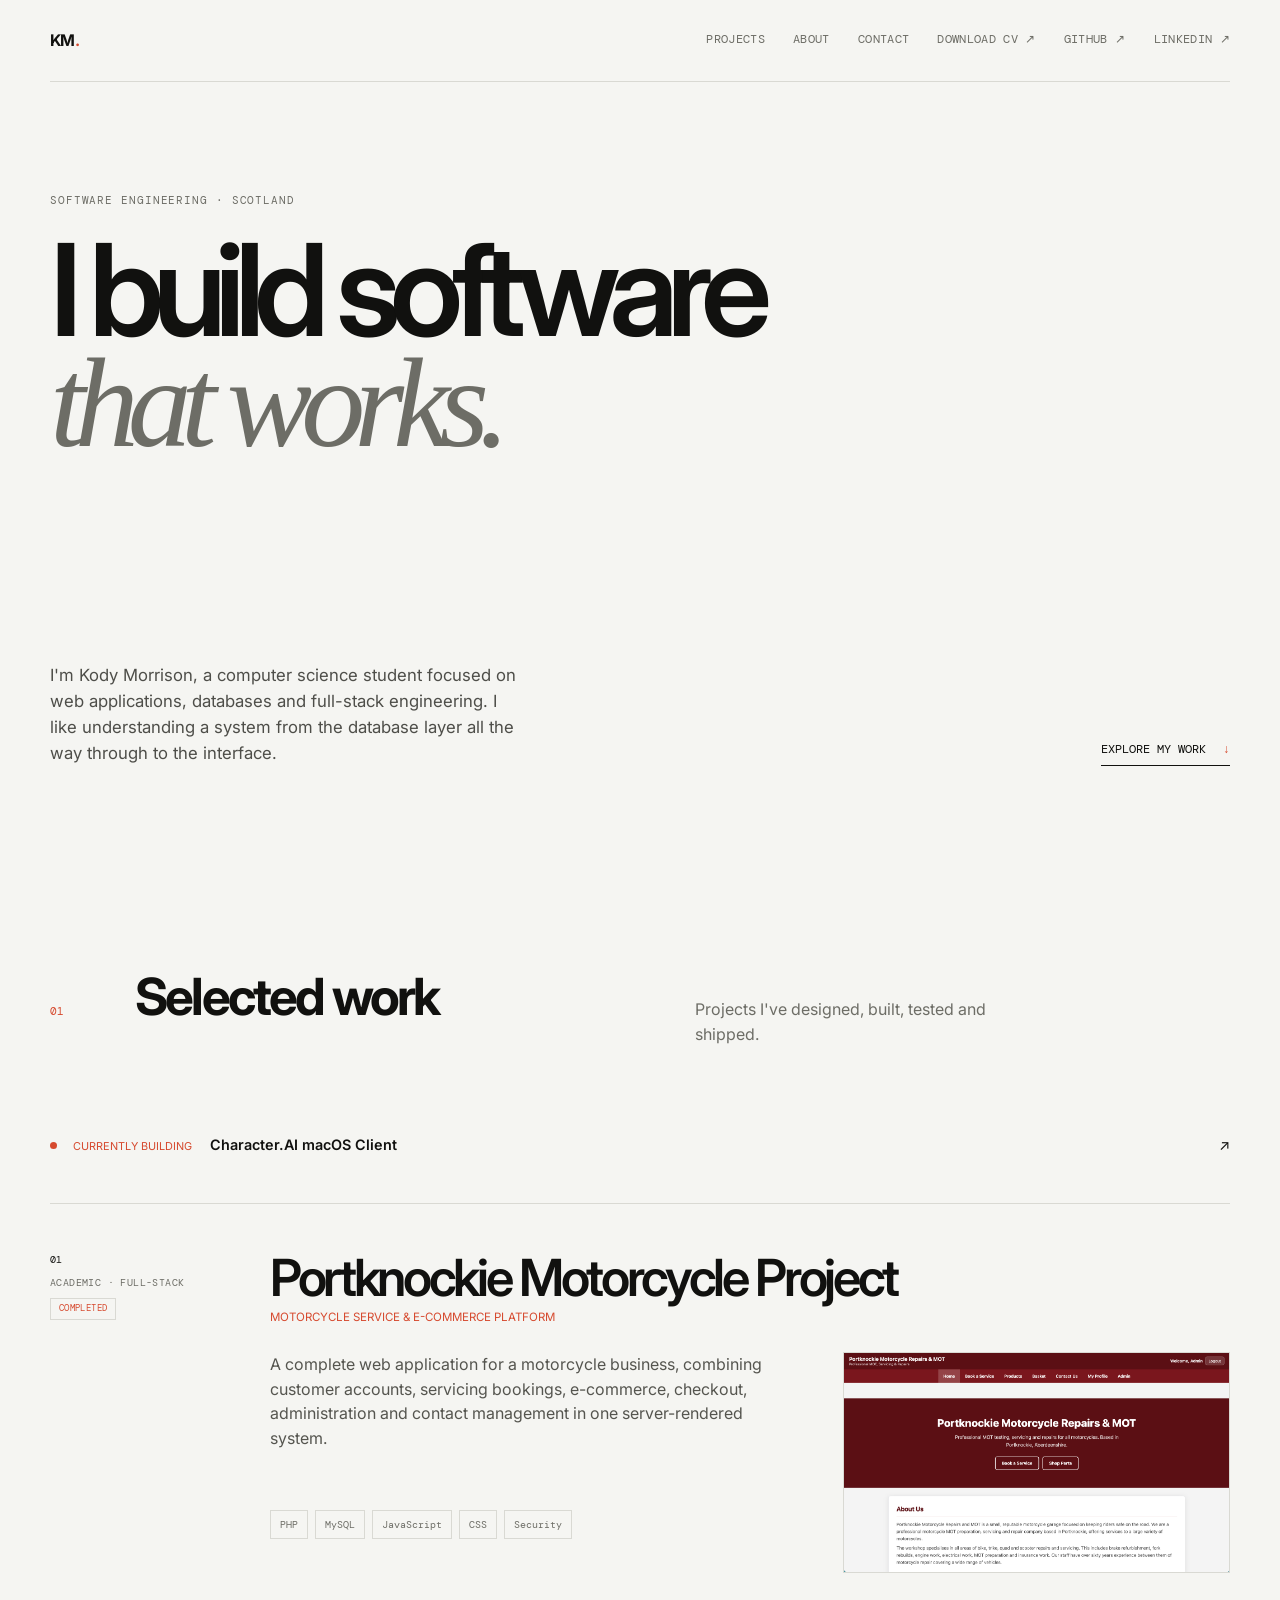
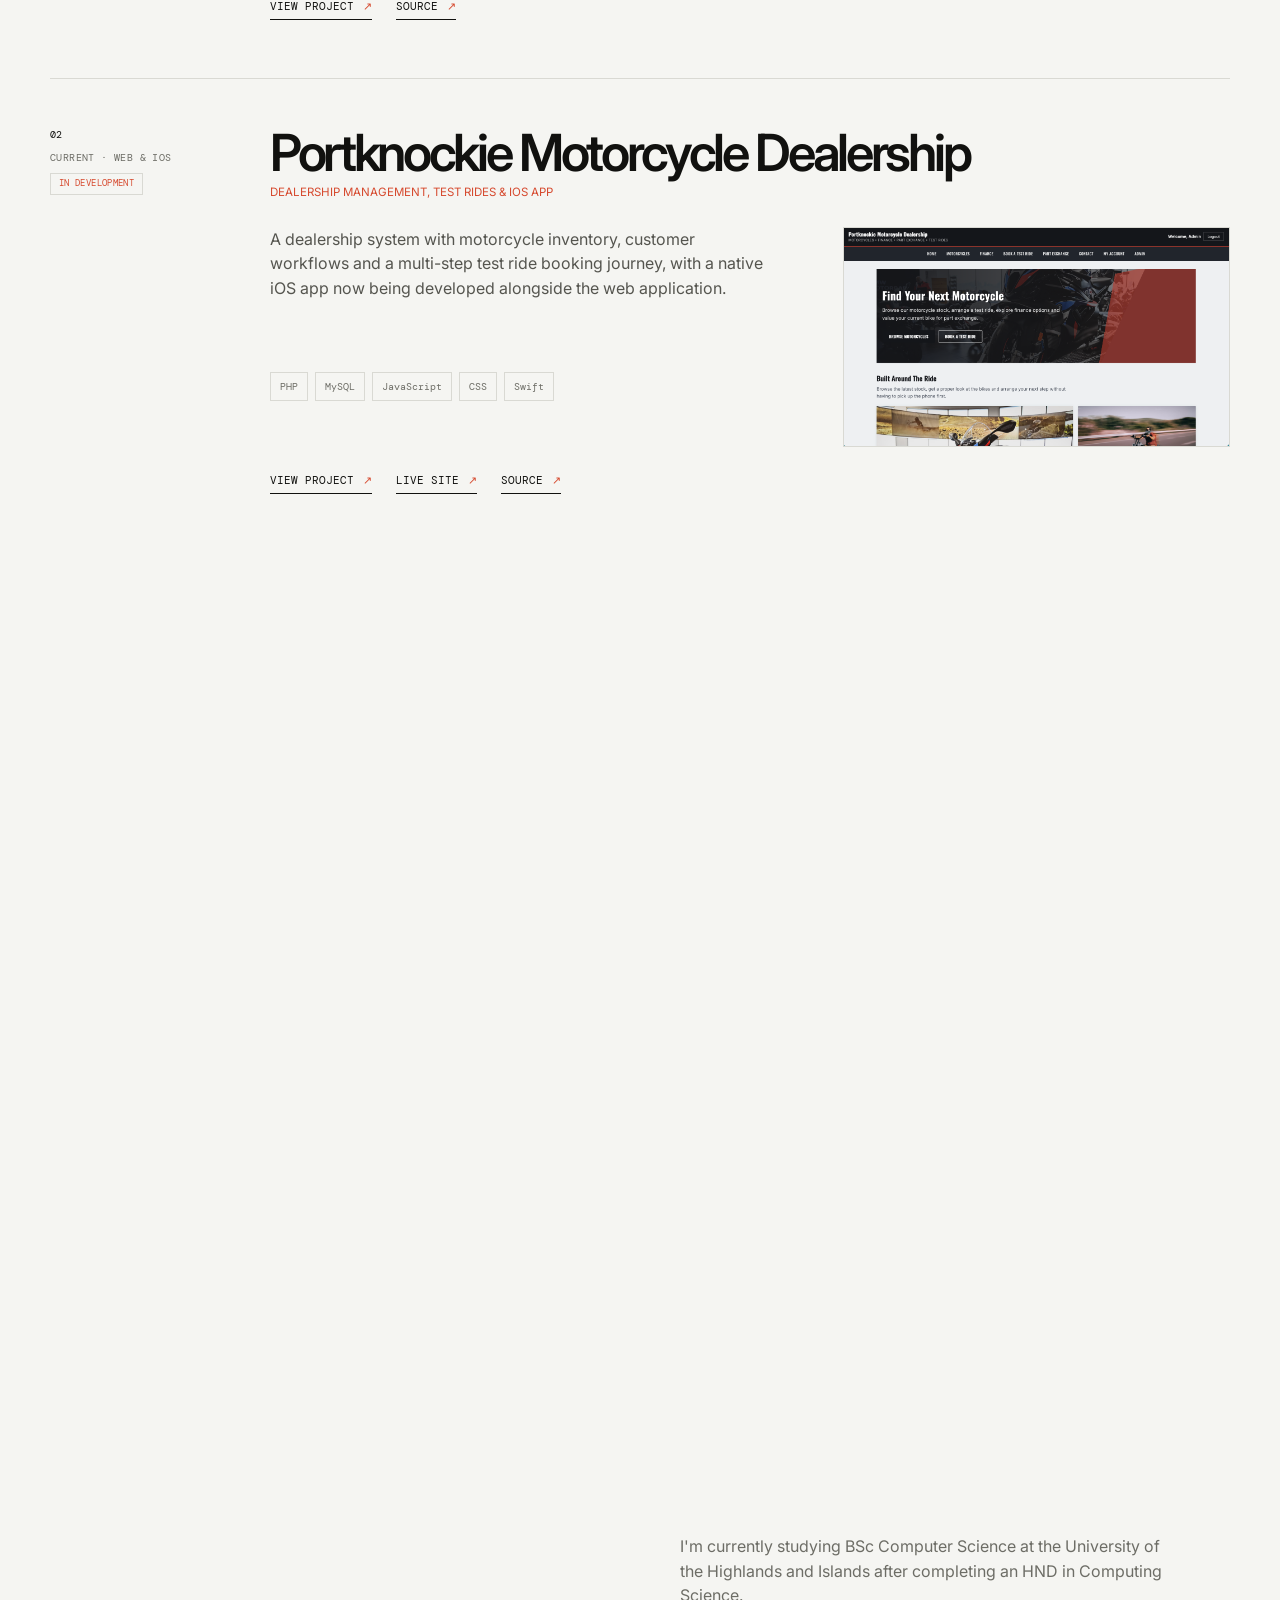
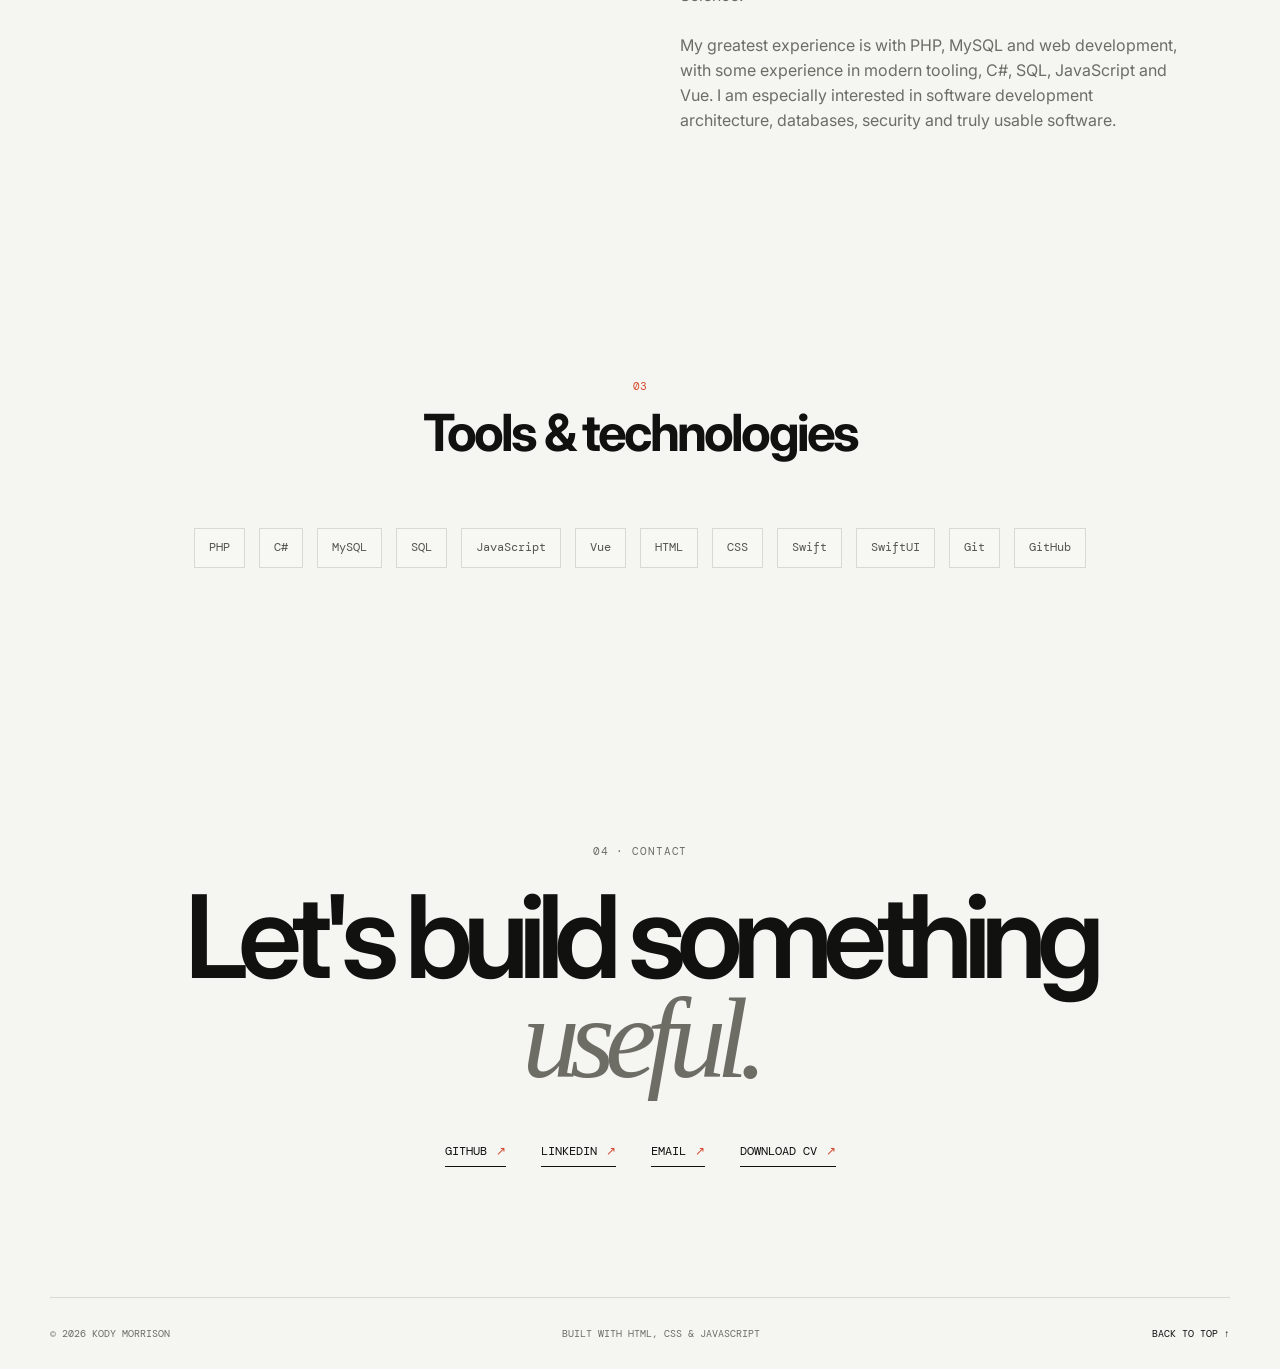
==== index.html @ 8e92238e "Set Character.AI client as current project" ====
<!doctype html>
<html lang="en">
<head>
  <meta charset="UTF-8">
  <meta name="viewport" content="width=device-width, initial-scale=1.0">
  <meta name="description" content="Kody Morrison, software engineering student building practical web applications, databases and full-stack systems.">
  <meta name="theme-color" content="#f5f5f2">
  <meta name="robots" content="index, follow">
  <meta property="og:title" content="Kody Morrison | Software Engineering">
  <meta property="og:description" content="Software engineering student building practical web applications, databases and full-stack systems.">
  <meta property="og:type" content="website">
  <meta name="twitter:card" content="summary">
  <title>Kody Morrison | Software Engineering</title>
  <link rel="icon" href="favicon.svg" type="image/svg+xml">
  <link rel="preconnect" href="https://fonts.googleapis.com">
  <link rel="preconnect" href="https://fonts.gstatic.com" crossorigin>
  <link href="https://fonts.googleapis.com/css2?family=DM+Mono:wght@400;500;600&family=Inter:wght@400;500;600;700&display=swap" rel="stylesheet">
  <link rel="stylesheet" href="styles.css">
  <script src="script.js" defer></script>
</head>
<body>
  <header class="site-header">
    <a class="wordmark" href="#top" aria-label="Kody Morrison home">KM<span>.</span></a>
    <nav aria-label="Primary navigation">
      <a href="#projects">Projects</a>
      <a href="#about">About</a>
      <a href="#contact">Contact</a>
      <a href="CV.pdf" download>Download CV ↗</a>
      <a href="https://github.com/KodyMorrison3" target="_blank" rel="noopener noreferrer">GitHub ↗</a>
      <a href="https://www.linkedin.com/in/kody-morrison-03897b329/" target="_blank" rel="noopener noreferrer">LinkedIn ↗</a>
    </nav>
  </header>

  <main id="top">
    <section class="hero" aria-labelledby="intro-title">
      <div>
        <p class="eyebrow reveal reveal-delay-1">Software Engineering · Scotland</p>
        <h1 id="intro-title" class="hero-title">
          <span class="line-reveal"><span>I build software</span></span>
          <span class="line-reveal"><em>that works.</em></span>
        </h1>
      </div>
      <div class="hero-bottom reveal reveal-delay-3">
        <p class="intro">I'm Kody Morrison, a computer science student focused on web applications, databases and full-stack engineering. I like understanding a system from the database layer all the way through to the interface.</p>
        <a class="text-link magnetic" href="#projects">Explore my work <span aria-hidden="true">↓</span></a>
      </div>
    </section>

    <section id="projects" class="projects" aria-labelledby="projects-title">
      <div class="section-heading reveal">
        <span class="section-number">01</span>
        <h2 id="projects-title">Selected work</h2>
        <p>Projects I've designed, built, tested and shipped.</p>
      </div>

      <a class="current-project reveal" href="projects/character-ai-macos-client.html" aria-label="View current project: Character.AI macOS Client">
        <span class="current-dot" aria-hidden="true"></span>
        <div><span class="current-label">Currently building</span><strong>Character.AI macOS Client</strong></div>
        <span class="current-arrow" aria-hidden="true">↗</span>
      </a>

      <div class="project-list">
        <article class="project project-featured reveal">
          <div class="project-meta"><span>01</span><span>Academic · Full-stack</span><span class="project-status">Completed</span></div>
          <div class="project-content">
            <div class="project-heading"><h3>Portknockie Motorcycle Project</h3><p class="project-type">Motorcycle service &amp; e-commerce platform</p></div>
            <div class="project-preview"><img src="screenshots/portknockiemotorcycleproject.png" alt="Screenshot of the Portknockie Motorcycle Project web application" loading="lazy"></div>
            <p class="project-description">A complete web application for a motorcycle business, combining customer accounts, servicing bookings, e-commerce, checkout, administration and contact management in one server-rendered system.</p>
            <div class="tags"><span>PHP</span><span>MySQL</span><span>JavaScript</span><span>CSS</span><span>Security</span></div>
            <div class="project-links"><a class="magnetic" href="projects/portknockie-motorcycle-project.html">View project <span aria-hidden="true">↗</span></a><a href="https://github.com/KodyMorrison3/PortknockieMotorcycleProject" target="_blank" rel="noopener noreferrer">Source <span aria-hidden="true">↗</span></a></div>
          </div>
        </article>

        <article class="project reveal">
          <div class="project-meta"><span>02</span><span>Current · Web &amp; iOS</span><span class="project-status">In development</span></div>
          <div class="project-content">
            <div class="project-heading"><h3>Portknockie Motorcycle Dealership</h3><p class="project-type">Dealership management, test rides &amp; iOS app</p></div>
            <div class="project-preview"><img src="screenshots/Screenshot%202026-09-04%20at%2019.36.52.png" alt="Screenshot of the Portknockie Motorcycle Dealership web application" loading="lazy"></div>
            <p class="project-description">A dealership system with motorcycle inventory, customer workflows and a multi-step test ride booking journey, with a native iOS app now being developed alongside the web application.</p>
            <div class="tags"><span>PHP</span><span>MySQL</span><span>JavaScript</span><span>CSS</span><span>Swift</span></div>
            <div class="project-links"><a class="magnetic" href="projects/portknockie-motorcycle-dealership.html">View project <span aria-hidden="true">↗</span></a><a href="https://portknockiemotorcycledealership.freedev.app" target="_blank" rel="noopener noreferrer">Live site <span aria-hidden="true">↗</span></a><a href="https://github.com/KodyMorrison3/PortknockieMotorcycleDealership" target="_blank" rel="noopener noreferrer">Source <span aria-hidden="true">↗</span></a></div>
          </div>
        </article>

        <article class="project reveal">
          <div class="project-meta"><span>03</span><span>Current · Native macOS</span><span class="project-status">In development</span></div>
          <div class="project-content">
            <div class="project-heading"><h3>Character.AI macOS Client</h3><p class="project-type">Native Swift / SwiftUI desktop client</p></div>
            <div class="project-preview"><div class="screenshot-placeholder"><span>Native macOS client</span><small>Currently in development</small></div></div>
            <p class="project-description">A native macOS client for Character.AI, built in Swift and SwiftUI with a separate networking and data layer. The project is focused on understanding and implementing the current backend protocol rather than wrapping the web client.</p>
            <div class="tags"><span>Swift</span><span>SwiftUI</span><span>macOS</span><span>Networking</span></div>
            <div class="project-links"><a class="magnetic" href="projects/character-ai-macos-client.html">View project <span aria-hidden="true">↗</span></a></div>
          </div>
        </article>
      </div>
    </section>

    <section id="about" class="about" aria-labelledby="about-title">
      <div class="section-heading reveal"><span class="section-number">02</span><h2 id="about-title">About</h2></div>
      <div class="about-grid"><p class="about-lead reveal">Computer science student with a practical approach to software engineering.</p><div class="about-copy reveal reveal-delay-1"><p>I'm currently studying BSc Computer Science at the University of the Highlands and Islands after completing an HND in Computing Science.</p><p>My greatest experience is with PHP, MySQL and web development, with some experience in modern tooling, C#, SQL, JavaScript and Vue. I am especially interested in software development architecture, databases, security and truly usable software.</p></div></div>
    </section>

    <section class="stack" aria-labelledby="stack-title">
      <div class="section-heading reveal"><span class="section-number">03</span><h2 id="stack-title">Tools &amp; technologies</h2></div>
      <div class="stack-list reveal"><span>PHP</span><span>C#</span><span>MySQL</span><span>SQL</span><span>JavaScript</span><span>Vue</span><span>HTML</span><span>CSS</span><span>Swift</span><span>SwiftUI</span><span>Git</span><span>GitHub</span></div>
    </section>

    <section id="contact" class="contact" aria-labelledby="contact-title">
      <p class="eyebrow reveal">04 · Contact</p>
      <h2 id="contact-title" class="reveal">Let's build something<br><em>useful.</em></h2>
      <div class="contact-links reveal"><a class="magnetic" href="https://github.com/KodyMorrison3" target="_blank" rel="noopener noreferrer">GitHub <span aria-hidden="true">↗</span></a><a class="magnetic" href="https://www.linkedin.com/in/kody-morrison-03897b329/" target="_blank" rel="noopener noreferrer">LinkedIn <span aria-hidden="true">↗</span></a><a class="magnetic" href="mailto:kodymorrison3@gmail.com">Email <span aria-hidden="true">↗</span></a><a class="magnetic" href="CV.pdf" download>Download CV <span aria-hidden="true">↗</span></a></div>
    </section>
  </main>

  <footer><span>© 2026 Kody Morrison</span><span>Built with HTML, CSS &amp; JavaScript</span><a href="#top">Back to top ↑</a></footer>
</body>
</html>
---- styles.css ----
:root {
  --bg: #f5f5f2;
  --surface: #fff;
  --text: #11110f;
  --muted: #6d6d66;
  --line: #d9d9d3;
  --accent: #d64a2f;
  --max: 1180px;
  --ease: cubic-bezier(.22, 1, .36, 1);
}

* { box-sizing: border-box; }
html { scroll-behavior: smooth; }
body { margin: 0; overflow-x: hidden; background: var(--bg); color: var(--text); font-family: Inter, system-ui, sans-serif; line-height: 1.55; }
a { color: inherit; text-decoration: none; }
a:focus-visible { outline: 2px solid var(--accent); outline-offset: 5px; }
img { max-width: 100%; }
.site-header { position: relative; z-index: 10; width: min(var(--max), calc(100% - 48px)); margin: 0 auto; padding: 28px 0; display: flex; justify-content: space-between; align-items: center; border-bottom: 1px solid var(--line); }
.wordmark { font-size: 1rem; font-weight: 700; letter-spacing: -.04em; transition: opacity .3s ease; }.wordmark:hover { opacity: .55; }.wordmark span,.text-link span,.project-type,.project-links span,.section-number,.contact-links span { color: var(--accent); }
nav { display: flex; gap: 28px; font-family: "DM Mono", monospace; font-size: .72rem; text-transform: uppercase; letter-spacing: .03em; } nav a { position: relative; color: var(--muted); transition: color .3s ease; } nav a::after { content: ""; position: absolute; right: 0; bottom: -7px; left: 0; height: 1px; background: var(--accent); transform: scaleX(0); transform-origin: right; transition: transform .4s var(--ease); } nav a:hover { color: var(--text); } nav a:hover::after { transform: scaleX(1); transform-origin: left; }
main { width: min(var(--max), calc(100% - 48px)); margin: 0 auto; }.hero { min-height: 86vh; padding: 110px 0 90px; display: flex; flex-direction: column; justify-content: space-between; }.eyebrow,.section-number,.project-meta,.tags,.stack-list,.text-link,.project-links,.contact-links { font-family: "DM Mono", monospace; }.eyebrow { margin: 0 0 26px; color: var(--muted); font-size: .7rem; text-transform: uppercase; letter-spacing: .08em; }.hero-title { max-width: 1000px; margin: 0 0 80px; font-size: clamp(4rem, 10vw, 9.5rem); line-height: .86; letter-spacing: -.085em; font-weight: 600; }.hero-title em,.contact h2 em { color: var(--muted); font-family: Georgia, serif; font-weight: 400; }.line-reveal { display: block; overflow: hidden; }.line-reveal > span,.line-reveal > em { display: inline-block; transform: translateY(60%); animation: title-in .65s .25s var(--ease) forwards; }.line-reveal:nth-child(2) > em { animation-delay: .35s; }.hero-bottom { display: grid; grid-template-columns: minmax(280px, 480px) auto; gap: 40px; align-items: end; }.intro { max-width: 470px; margin: 0; color: #4e4e49; font-size: 1.05rem; }.text-link { justify-self: end; border-bottom: 1px solid var(--text); padding-bottom: 6px; font-size: .75rem; text-transform: uppercase; transition: opacity .3s ease; }.text-link:hover { opacity: .55; }.text-link span { display: inline-block; margin-left: 10px; transition: transform .3s var(--ease); }.text-link:hover span { transform: translateY(2px); }
.projects,.about,.stack { padding: 115px 0; }.section-heading { display: grid; grid-template-columns: 60px 1fr 1fr; gap: 25px; align-items: baseline; margin-bottom: 70px; }.section-number { font-size: .68rem; }.section-heading h2 { margin: 0; font-size: clamp(2rem, 4vw, 3.4rem); line-height: 1; letter-spacing: -.055em; }.section-heading > p { max-width: 310px; margin: 0; color: var(--muted); }
.stack .section-heading { grid-template-columns: 1fr; gap: 12px; text-align: center; }
.stack .section-heading .section-number { display: inline-block; }
.project { position: relative; padding: 48px 0 58px; display: grid; grid-template-columns: 180px 1fr; gap: 40px; border-top: 1px solid var(--line); transition: padding-left .65s var(--ease); }.project::before { content: ""; position: absolute; top: -1px; left: 0; width: 0; height: 1px; background: var(--accent); transition: width .65s var(--ease); }.project:hover { padding-left: 14px; }.project:hover::before { width: 100%; }.project:last-child { border-bottom: 1px solid var(--line); }.project-meta { display: flex; flex-direction: column; gap: 8px; color: var(--muted); font-size: .62rem; text-transform: uppercase; letter-spacing: .04em; transition: transform .65s var(--ease); }.project:hover .project-meta { transform: translateX(3px); }.project-meta span:first-child { color: var(--text); }.project-content { display: grid; grid-template-columns: 1.3fr 1fr; gap: 25px 70px; }.project-heading { grid-column: 1 / -1; }.project h3 { margin: 0 0 7px; font-size: clamp(2rem, 4vw, 3.5rem); line-height: .98; letter-spacing: -.065em; font-weight: 600; transition: transform .65s var(--ease); }.project:hover h3 { transform: translateX(4px); }.project-type { margin: 0; font-size: .72rem; text-transform: uppercase; }.project-description { max-width: 500px; margin: 0; color: #55554f; }.tags { display: flex; flex-wrap: wrap; gap: 7px; align-content: start; }.tags span { padding: 6px 9px; border: 1px solid var(--line); color: var(--muted); font-size: .62rem; transition: color .45s ease, background-color .45s ease, border-color .45s ease, transform .55s var(--ease); cursor: default; }.tags span:hover { color: var(--bg); background-color: var(--text); border-color: var(--text); transform: translateY(-2px); }.project-links { align-self: end; }.project-links a { display: inline-flex; gap: 9px; border-bottom: 1px solid var(--text); padding-bottom: 4px; font-size: .68rem; text-transform: uppercase; transition: opacity .35s ease; }.project-links a:hover { opacity: .55; }.project-links span { display: inline-block; transition: transform .5s var(--ease); }.project-links a:hover span { transform: translate(3px, -3px); }
.about-grid { display: grid; grid-template-columns: 1fr 1fr; gap: 80px; }.about-lead { max-width: 520px; margin: 0; font-size: clamp(1.8rem, 3.2vw, 3rem); line-height: 1.08; letter-spacing: -.045em; }.about-copy { max-width: 500px; color: var(--muted); }.about-copy p + p { margin-top: 25px; }.stack-list { display: flex; flex-wrap: wrap; gap: 10px 14px; justify-content: center; padding-top: 0; border-top: none; }.stack-list span { position: relative; margin: 0; padding: 10px 14px; color: #55554f; font-size: .72rem; transition: color .3s ease, transform .3s ease; cursor: default; border: 1px solid var(--line); background: rgba(255,255,255,0.2); }.stack-list span::after { content: none; }.stack-list span:hover { color: var(--text); transform: translateY(-2px); }
.contact { padding: 160px 0 130px; text-align: center; }.contact h2 { margin: 0 auto 55px; font-size: clamp(3.8rem, 9vw, 8.5rem); line-height: .86; letter-spacing: -.085em; font-weight: 600; }.contact-links { display: flex; justify-content: center; gap: 35px; font-size: .72rem; text-transform: uppercase; }.contact-links a { display: inline-flex; gap: 9px; border-bottom: 1px solid var(--text); padding-bottom: 5px; transition: opacity .3s ease; }.contact-links a:hover { opacity: .55; }.contact-links span { display: inline-block; transition: transform .25s var(--ease); }.contact-links a:hover span { transform: translate(1px, -1px); }footer { width: min(var(--max), calc(100% - 48px)); margin: 0 auto; padding: 28px 0; display: flex; justify-content: space-between; border-top: 1px solid var(--line); color: var(--muted); font-family: "DM Mono", monospace; font-size: .62rem; text-transform: uppercase; }footer a { color: var(--text); transition: opacity .35s ease; }footer a:hover { opacity: .55; }
.reveal { opacity: 0; transform: translateY(12px); transition: opacity .45s var(--ease), transform .45s var(--ease); }.reveal.is-visible { opacity: 1; transform: translateY(0); }.reveal-delay-1 { animation: fade-up .45s .12s var(--ease) forwards; }.reveal-delay-3 { animation: fade-up .45s .28s var(--ease) forwards; }@keyframes title-in { to { transform: translateY(0); } }@keyframes fade-up { to { opacity: 1; transform: translateY(0); } }
.current-project { display:flex; align-items:center; gap:16px; margin-bottom:28px; padding:18px 0; font-size:.68rem; text-transform:uppercase; }.current-dot{width:7px;height:7px;border-radius:50%;background:var(--accent);flex:none}.current-project div{display:flex;align-items:baseline;gap:18px;flex:1}.current-label{color:var(--accent)}.current-project strong{font-family:Inter,sans-serif;font-size:.9rem;font-weight:600;text-transform:none}.current-arrow{font-size:.9rem}.project-preview{grid-column:2;grid-row:2/4;overflow:hidden;background:var(--surface)}.project-preview img{display:block;width:100%;height:100%;min-height:220px;max-height:360px;object-fit:cover;object-position:center;border:1px solid var(--line);transition:transform .45s var(--ease)}.project:hover .project-preview img{transform:scale(1.01)}.screenshot-placeholder{min-height:360px;border:1px dashed #bdbdb5;background:var(--surface);display:flex;flex-direction:column;align-items:center;justify-content:center;text-align:center;color:var(--muted);font-family:"DM Mono",monospace;font-size:.7rem;letter-spacing:.05em}.screenshot-placeholder.small{min-height:220px}.screenshot-placeholder small{margin-top:8px;font-size:.58rem;color:#999991}.project-links{display:flex;gap:24px}
.case-study{width:min(var(--max),calc(100% - 48px));margin:0 auto}.case-hero{padding:120px 0 90px}.case-hero h1{max-width:1000px;margin:0 0 45px;font-size:clamp(4rem,9vw,8.5rem);line-height:.88;letter-spacing:-.08em;font-weight:600}.case-hero h1 em{color:var(--muted);font-family:Georgia,serif;font-weight:400}.case-intro{max-width:650px;margin:0 0 35px;font-size:1.15rem;color:#4e4e49}.case-meta{display:flex;flex-wrap:wrap;gap:8px}.case-meta span{padding:7px 10px;border:1px solid var(--line);color:var(--muted);font-size:.62rem}.case-screenshot{padding:0 0 110px}.case-screenshot .case-image{display:block;width:100%;height:auto;max-height:680px;object-fit:cover;border:1px solid var(--line);background:var(--surface)}.case-section{padding:115px 0}.case-grid{display:grid;grid-template-columns:1fr 1fr;gap:80px}.case-lead{max-width:520px;margin:0;font-size:clamp(1.8rem,3.2vw,3rem);line-height:1.08;letter-spacing:-.045em}.case-grid>div{max-width:540px;color:var(--muted)}.case-grid p{margin-top:0}.case-grid p+p{margin-top:25px}.case-list{margin:0;padding:0;list-style:none;border-top:1px solid var(--line)}.case-list li{padding:15px 0;border-bottom:1px solid var(--line);font-family:"DM Mono",monospace;font-size:.72rem;text-transform:uppercase}.case-actions{display:flex;gap:30px;margin-top:65px}.case-actions a{border-bottom:1px solid var(--text);padding-bottom:5px;font-size:.68rem;text-transform:uppercase}.case-end{padding-bottom:150px}
.case-status,.project-status{display:inline-flex;align-items:center;width:max-content;border:1px solid var(--line);padding:5px 8px;color:var(--accent);font-family:"DM Mono",monospace;font-size:.58rem;line-height:1;text-transform:uppercase;letter-spacing:.04em}.case-status{margin-top:25px}.case-status-active{background:var(--text);border-color:var(--text)}
@media (prefers-reduced-motion:reduce){html{scroll-behavior:auto}*,*::before,*::after{animation-duration:.01ms!important;animation-iteration-count:1!important;transition-duration:.01ms!important}.reveal{opacity:1;transform:none}}
@media (hover:none){.project:hover{padding-left:0}.project:hover::before{width:0}.project:hover h3,.project:hover .project-meta{transform:none}.project:hover .project-preview img{transform:none}.tags span:hover,.stack-list span:hover{transform:none}.tags span:hover{color:var(--muted);background:transparent;border-color:var(--line)} }
@media (max-width:760px){.site-header,main,footer,.case-study{width:min(100% - 32px,var(--max))}.site-header{align-items:flex-start}.site-header nav{gap:10px;flex-wrap:wrap;justify-content:flex-end;max-width:78%;font-size:.62rem}.hero{min-height:84vh;padding:75px 0 60px}.hero-title{margin-bottom:55px;font-size:clamp(3.5rem,17vw,6.3rem)}.hero-bottom,.about-grid,.case-grid{grid-template-columns:1fr;gap:30px}.text-link{justify-self:start}.projects,.about,.stack,.case-section{padding:75px 0}.section-heading{grid-template-columns:42px 1fr;gap:12px;margin-bottom:45px}.section-heading>p{grid-column:2}.current-project{align-items:flex-start}.current-project div{display:block}.current-project strong{display:block;margin-top:4px}.project{grid-template-columns:1fr;gap:20px;padding:35px 0 45px}.project-content{grid-template-columns:1fr;gap:22px}.project-heading{grid-column:auto}.project h3{font-size:2.45rem}.project-preview{grid-column:auto;grid-row:auto}.project-preview img{width:100%;height:auto;min-height:0;max-height:none;object-fit:contain}.project-status{margin-top:2px}.project-links{align-self:start}.contact{padding:100px 0 80px}.contact h2{font-size:clamp(3.5rem,15vw,6rem)}.contact-links{flex-wrap:wrap;gap:22px}.contact-links a,.case-actions a{min-height:36px;align-items:center}.footer{flex-wrap:wrap}.case-hero{padding:75px 0 60px}.case-hero h1{font-size:clamp(3.5rem,15vw,6rem);margin-bottom:35px}.case-screenshot{padding-bottom:75px}.case-screenshot .case-image{max-height:none}.case-actions{flex-wrap:wrap;margin-top:45px}.case-end{padding-bottom:95px}footer{flex-wrap:wrap;gap:14px}}
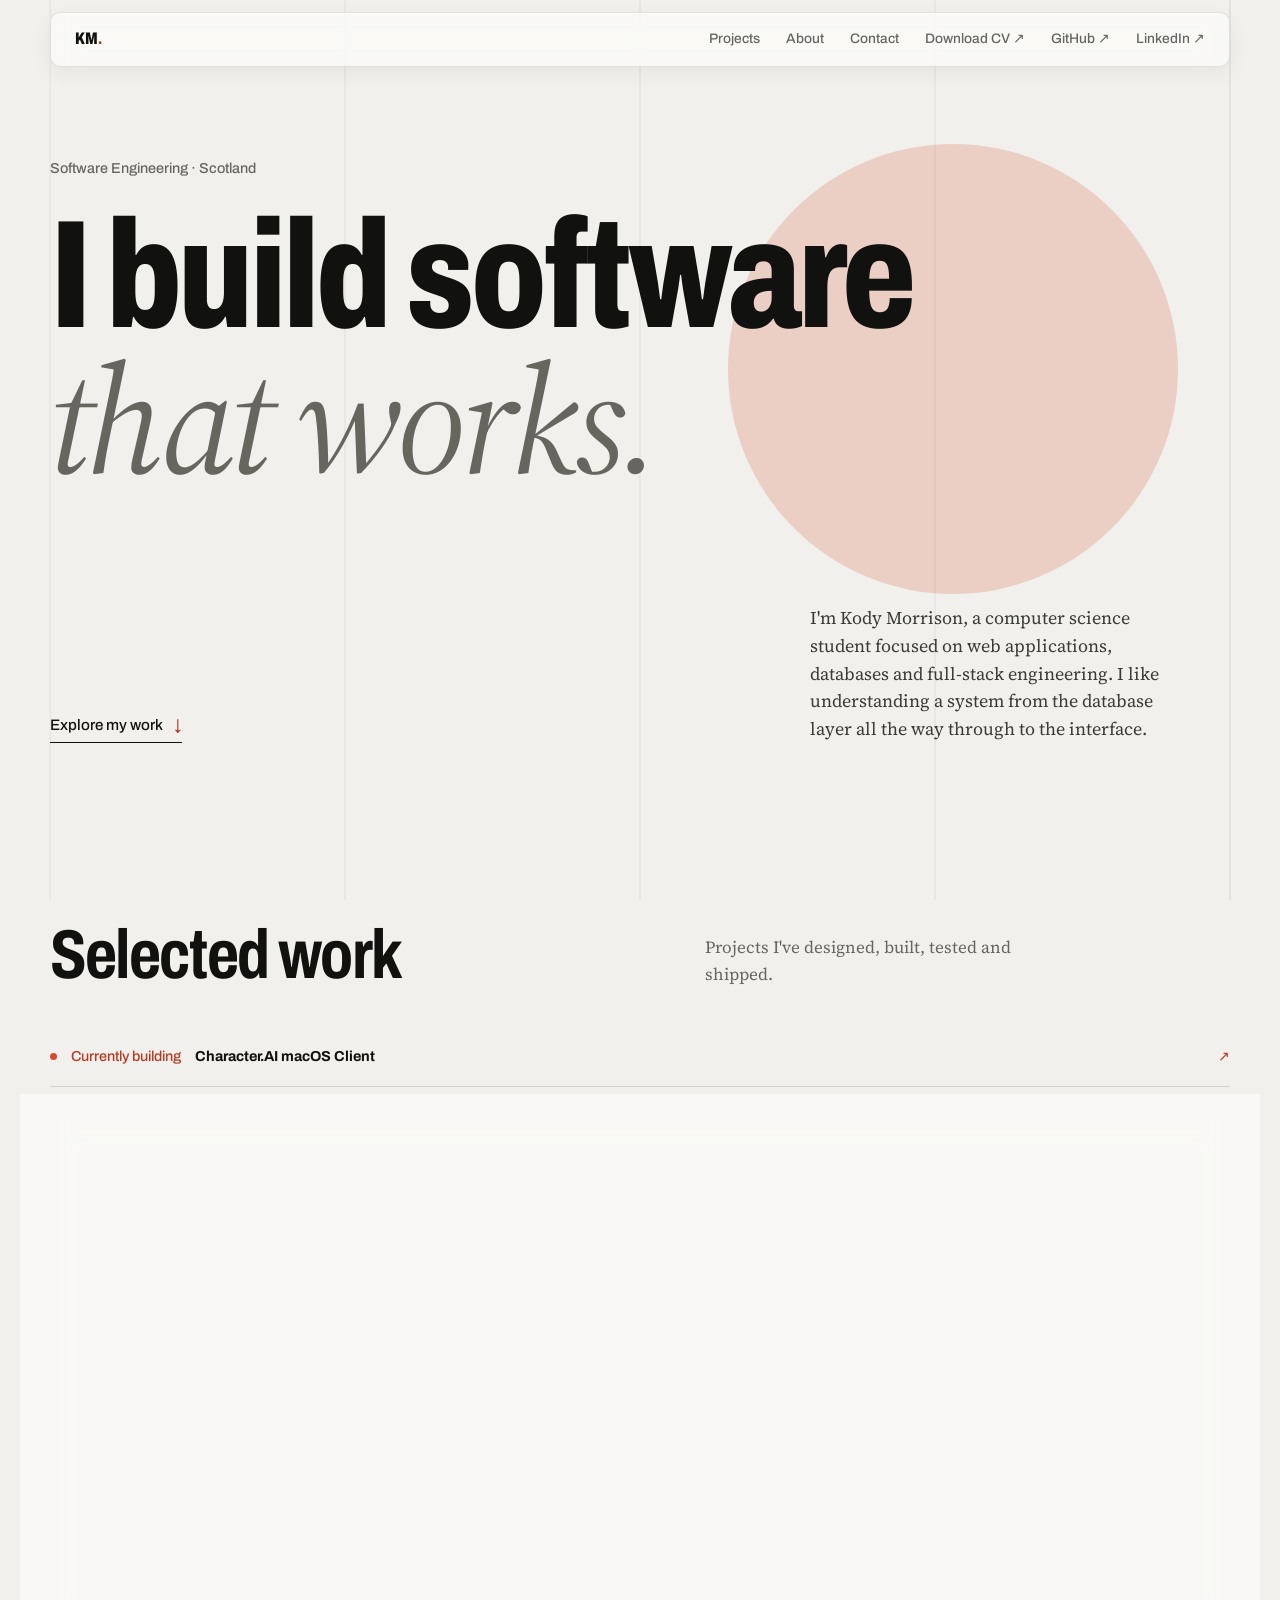
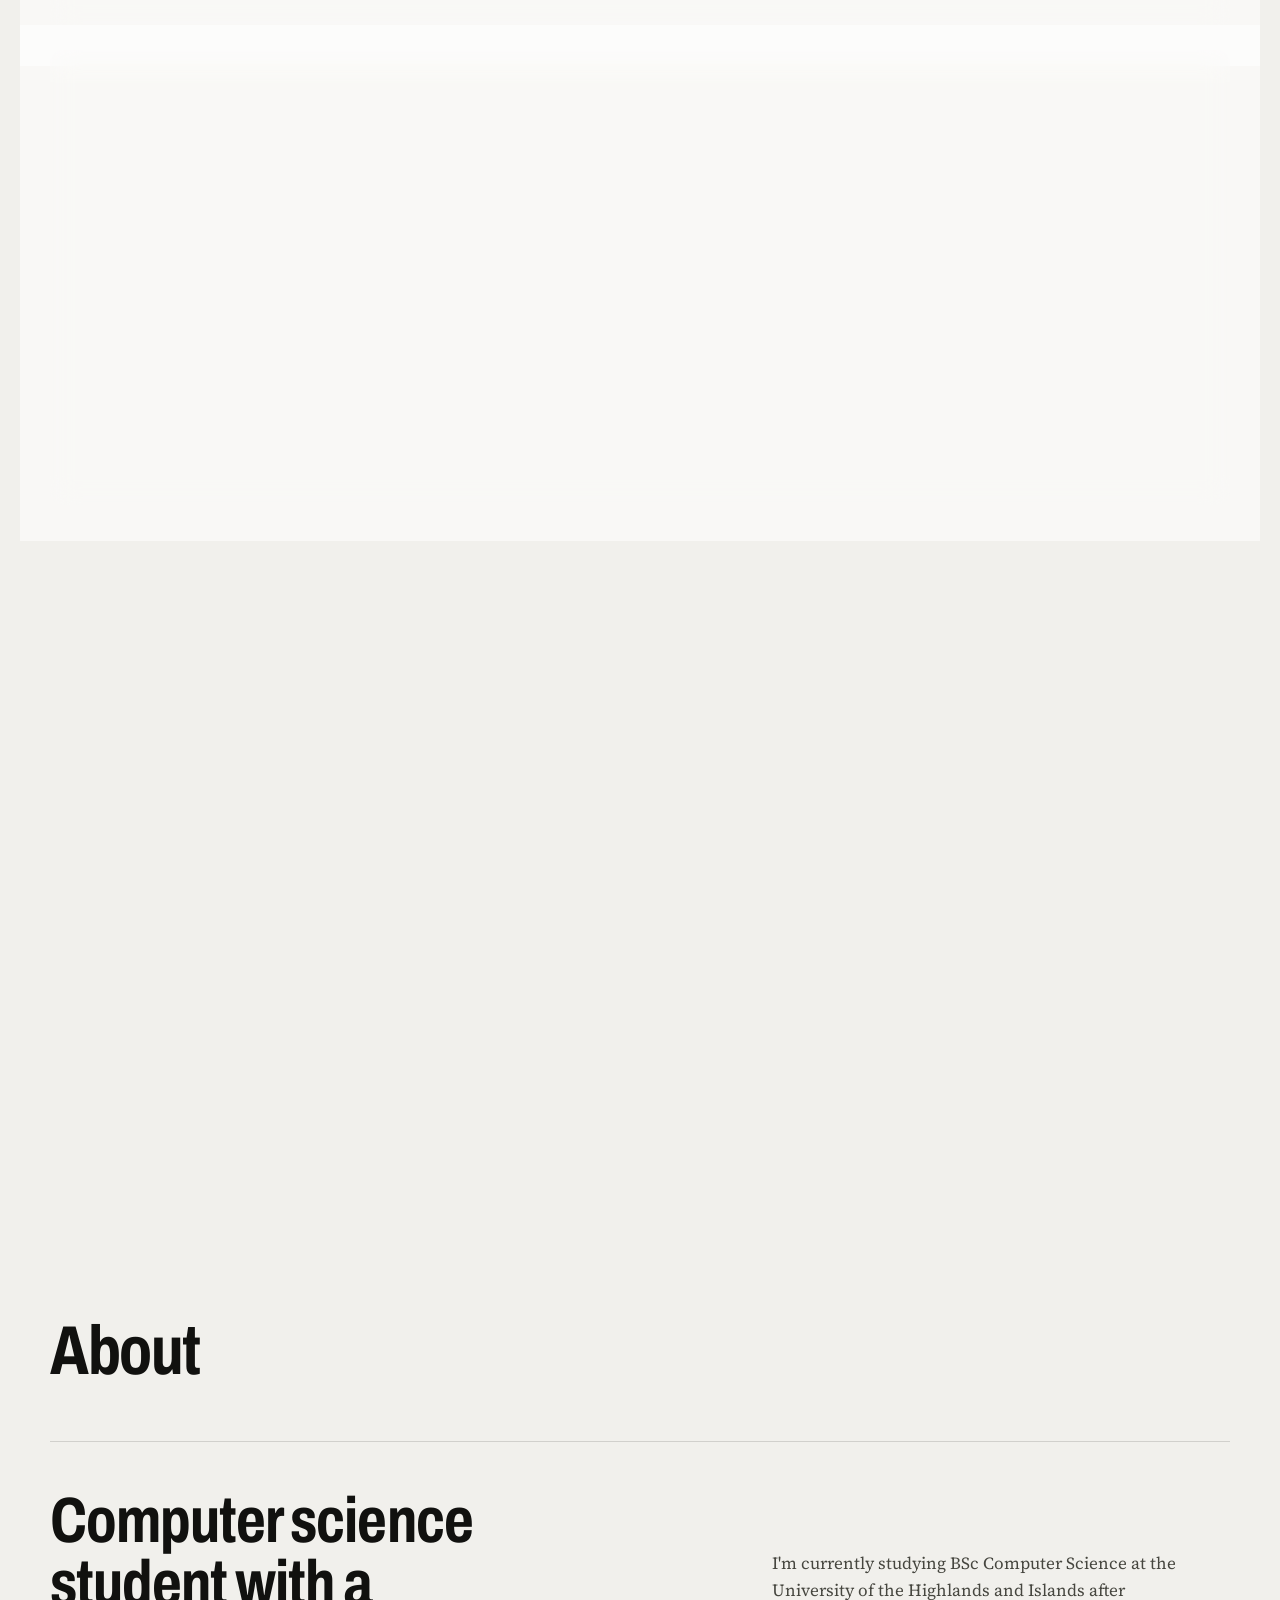
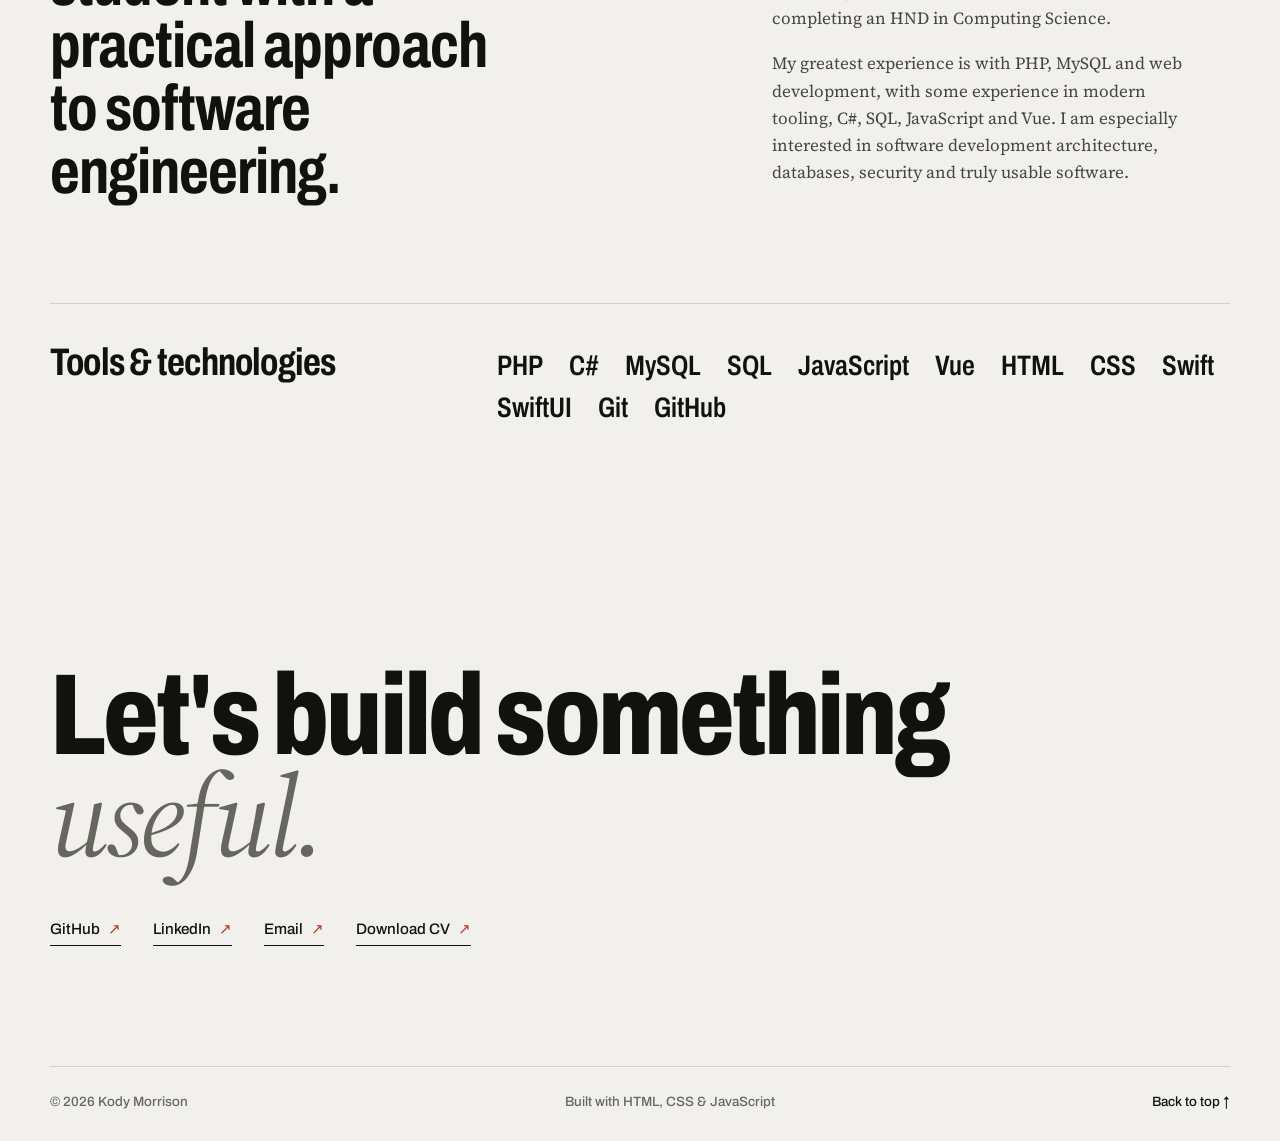
==== commit 89f2d27c: "Refresh portfolio visual system This commit updates the portfolio with a softer neutral palette, new" ====
--- a/index.html
+++ b/index.html
@@ -4,7 +4,7 @@
   <meta charset="UTF-8">
   <meta name="viewport" content="width=device-width, initial-scale=1.0">
   <meta name="description" content="Kody Morrison, software engineering student building practical web applications, databases and full-stack systems.">
-  <meta name="theme-color" content="#f5f5f2">
+  <meta name="theme-color" content="#f1f0ec">
   <meta name="robots" content="index, follow">
   <meta property="og:title" content="Kody Morrison | Software Engineering">
   <meta property="og:description" content="Software engineering student building practical web applications, databases and full-stack systems.">
@@ -14,7 +14,7 @@
   <link rel="icon" href="favicon.svg" type="image/svg+xml">
   <link rel="preconnect" href="https://fonts.googleapis.com">
   <link rel="preconnect" href="https://fonts.gstatic.com" crossorigin>
-  <link href="https://fonts.googleapis.com/css2?family=DM+Mono:wght@400;500;600&family=Inter:wght@400;500;600;700&display=swap" rel="stylesheet">
+  <link href="https://fonts.googleapis.com/css2?family=Archivo:wdth,wght@62..125,400..900&family=Source+Serif+4:opsz,wght@8..60,400&display=swap" rel="stylesheet">
   <link rel="stylesheet" href="styles.css">
   <script src="script.js" defer></script>
 </head>
@@ -42,13 +42,12 @@
       </div>
       <div class="hero-bottom reveal reveal-delay-3">
         <p class="intro">I'm Kody Morrison, a computer science student focused on web applications, databases and full-stack engineering. I like understanding a system from the database layer all the way through to the interface.</p>
-        <a class="text-link magnetic" href="#projects">Explore my work <span aria-hidden="true">↓</span></a>
+        <a class="text-link" href="#projects">Explore my work <span aria-hidden="true">↓</span></a>
       </div>
     </section>
 
     <section id="projects" class="projects" aria-labelledby="projects-title">
       <div class="section-heading reveal">
-        <span class="section-number">01</span>
         <h2 id="projects-title">Selected work</h2>
         <p>Projects I've designed, built, tested and shipped.</p>
       </div>
@@ -61,54 +60,53 @@
 
       <div class="project-list">
         <article class="project project-featured reveal">
-          <div class="project-meta"><span>01</span><span>Academic · Full-stack</span><span class="project-status">Completed</span></div>
+          <div class="project-meta"><span>Academic · Full-stack</span><span class="project-status">Completed</span></div>
           <div class="project-content">
             <div class="project-heading"><h3>Portknockie Motorcycle Project</h3><p class="project-type">Motorcycle service &amp; e-commerce platform</p></div>
             <div class="project-preview"><img src="screenshots/portknockiemotorcycleproject.png" alt="Screenshot of the Portknockie Motorcycle Project web application" loading="lazy"></div>
             <p class="project-description">A complete web application for a motorcycle business, combining customer accounts, servicing bookings, e-commerce, checkout, administration and contact management in one server-rendered system.</p>
             <div class="tags"><span>PHP</span><span>MySQL</span><span>JavaScript</span><span>CSS</span><span>Security</span></div>
-            <div class="project-links"><a class="magnetic" href="projects/portknockie-motorcycle-project.html">View project <span aria-hidden="true">↗</span></a><a href="https://github.com/KodyMorrison3/PortknockieMotorcycleProject" target="_blank" rel="noopener noreferrer">Source <span aria-hidden="true">↗</span></a></div>
+            <div class="project-links"><a href="projects/portknockie-motorcycle-project.html">View project <span aria-hidden="true">↗</span></a><a href="https://github.com/KodyMorrison3/PortknockieMotorcycleProject" target="_blank" rel="noopener noreferrer">Source <span aria-hidden="true">↗</span></a></div>
           </div>
         </article>
 
         <article class="project reveal">
-          <div class="project-meta"><span>02</span><span>Current · Web &amp; iOS</span><span class="project-status">In development</span></div>
+          <div class="project-meta"><span>Current · Web &amp; iOS</span><span class="project-status">In development</span></div>
           <div class="project-content">
             <div class="project-heading"><h3>Portknockie Motorcycle Dealership</h3><p class="project-type">Dealership management, test rides &amp; iOS app</p></div>
             <div class="project-preview"><img src="screenshots/Screenshot%202026-09-04%20at%2019.36.52.png" alt="Screenshot of the Portknockie Motorcycle Dealership web application" loading="lazy"></div>
             <p class="project-description">A dealership system with motorcycle inventory, customer workflows and a multi-step test ride booking journey, with a native iOS app now being developed alongside the web application.</p>
             <div class="tags"><span>PHP</span><span>MySQL</span><span>JavaScript</span><span>CSS</span><span>Swift</span></div>
-            <div class="project-links"><a class="magnetic" href="projects/portknockie-motorcycle-dealership.html">View project <span aria-hidden="true">↗</span></a><a href="https://portknockiemotorcycledealership.freedev.app" target="_blank" rel="noopener noreferrer">Live site <span aria-hidden="true">↗</span></a><a href="https://github.com/KodyMorrison3/PortknockieMotorcycleDealership" target="_blank" rel="noopener noreferrer">Source <span aria-hidden="true">↗</span></a></div>
+            <div class="project-links"><a href="projects/portknockie-motorcycle-dealership.html">View project <span aria-hidden="true">↗</span></a><a href="https://portknockiemotorcycledealership.freedev.app" target="_blank" rel="noopener noreferrer">Live site <span aria-hidden="true">↗</span></a><a href="https://github.com/KodyMorrison3/PortknockieMotorcycleDealership" target="_blank" rel="noopener noreferrer">Source <span aria-hidden="true">↗</span></a></div>
           </div>
         </article>
 
         <article class="project reveal">
-          <div class="project-meta"><span>03</span><span>Current · Native macOS</span><span class="project-status">In development</span></div>
+          <div class="project-meta"><span>Current · Native macOS</span><span class="project-status">In development</span></div>
           <div class="project-content">
             <div class="project-heading"><h3>Character.AI macOS Client</h3><p class="project-type">Native Swift / SwiftUI desktop client</p></div>
             <div class="project-preview"><div class="screenshot-placeholder"><span>Native macOS client</span><small>Currently in development</small></div></div>
             <p class="project-description">A native macOS client for Character.AI, built in Swift and SwiftUI with a separate networking and data layer. The project is focused on understanding and implementing the current backend protocol rather than wrapping the web client.</p>
             <div class="tags"><span>Swift</span><span>SwiftUI</span><span>macOS</span><span>Networking</span></div>
-            <div class="project-links"><a class="magnetic" href="projects/character-ai-macos-client.html">View project <span aria-hidden="true">↗</span></a></div>
+            <div class="project-links"><a href="projects/character-ai-macos-client.html">View project <span aria-hidden="true">↗</span></a></div>
           </div>
         </article>
       </div>
     </section>
 
     <section id="about" class="about" aria-labelledby="about-title">
-      <div class="section-heading reveal"><span class="section-number">02</span><h2 id="about-title">About</h2></div>
+      <div class="section-heading reveal"><h2 id="about-title">About</h2></div>
       <div class="about-grid"><p class="about-lead reveal">Computer science student with a practical approach to software engineering.</p><div class="about-copy reveal reveal-delay-1"><p>I'm currently studying BSc Computer Science at the University of the Highlands and Islands after completing an HND in Computing Science.</p><p>My greatest experience is with PHP, MySQL and web development, with some experience in modern tooling, C#, SQL, JavaScript and Vue. I am especially interested in software development architecture, databases, security and truly usable software.</p></div></div>
     </section>
 
     <section class="stack" aria-labelledby="stack-title">
-      <div class="section-heading reveal"><span class="section-number">03</span><h2 id="stack-title">Tools &amp; technologies</h2></div>
+      <div class="section-heading reveal"><h2 id="stack-title">Tools &amp; technologies</h2></div>
       <div class="stack-list reveal"><span>PHP</span><span>C#</span><span>MySQL</span><span>SQL</span><span>JavaScript</span><span>Vue</span><span>HTML</span><span>CSS</span><span>Swift</span><span>SwiftUI</span><span>Git</span><span>GitHub</span></div>
     </section>
 
     <section id="contact" class="contact" aria-labelledby="contact-title">
-      <p class="eyebrow reveal">04 · Contact</p>
       <h2 id="contact-title" class="reveal">Let's build something<br><em>useful.</em></h2>
-      <div class="contact-links reveal"><a class="magnetic" href="https://github.com/KodyMorrison3" target="_blank" rel="noopener noreferrer">GitHub <span aria-hidden="true">↗</span></a><a class="magnetic" href="https://www.linkedin.com/in/kody-morrison-03897b329/" target="_blank" rel="noopener noreferrer">LinkedIn <span aria-hidden="true">↗</span></a><a class="magnetic" href="mailto:kodymorrison3@gmail.com">Email <span aria-hidden="true">↗</span></a><a class="magnetic" href="CV.pdf" download>Download CV <span aria-hidden="true">↗</span></a></div>
+      <div class="contact-links reveal"><a href="https://github.com/KodyMorrison3" target="_blank" rel="noopener noreferrer">GitHub <span aria-hidden="true">↗</span></a><a href="https://www.linkedin.com/in/kody-morrison-03897b329/" target="_blank" rel="noopener noreferrer">LinkedIn <span aria-hidden="true">↗</span></a><a href="mailto:kodymorrison3@gmail.com">Email <span aria-hidden="true">↗</span></a><a href="CV.pdf" download>Download CV <span aria-hidden="true">↗</span></a></div>
     </section>
   </main>
 
--- a/styles.css
+++ b/styles.css
@@ -1,34 +1,347 @@
+/* ==========================================================================
+   Kody Morrison — portfolio
+   Direction: restrained glass as a material, used in two places only
+   (the header and the project cards). Everything else is flat type on a
+   ruled page.
+
+   Type:    Archivo (condensed, bold) for headings and interface text,
+            Source Serif 4 for reading text.
+   Backdrop: a fixed ruled grid plus one flat tinted disc. The grid is what
+            makes the glass legible: lines stay crisp outside a panel and
+            dissolve inside it.
+   ========================================================================== */
+
 :root {
-  --bg: #f5f5f2;
+  --bg: #f1f0ec;
   --surface: #fff;
   --text: #11110f;
-  --muted: #6d6d66;
-  --line: #d9d9d3;
-  --accent: #d64a2f;
+  --muted: #66665f;
+  --line: rgba(17, 17, 15, .14);
+  --grid: rgba(17, 17, 15, .07);
+  --accent: #d64a2f;       /* fills, dot, underlines */
+  --accent-ink: #b53a22;   /* accent for small text (AA on the page background) */
+  --accent-tint: rgba(214, 74, 47, .2);
   --max: 1180px;
   --ease: cubic-bezier(.22, 1, .36, 1);
+
+  --display: "Archivo", "Helvetica Neue", Arial, sans-serif;
+  --body: "Source Serif 4", Georgia, "Times New Roman", serif;
+
+  /* glass: low contrast, thin edge, barely-there shadow */
+  --glass-bg: rgba(255, 255, 255, .55);
+  --glass-edge: rgba(17, 17, 15, .1);
+  --glass-blur: blur(14px) saturate(120%);
+  --glass-shadow: inset 0 1px 0 rgba(255, 255, 255, .5), 0 6px 20px rgba(17, 17, 15, .05);
+
+  --r-panel: 14px;
+  --r-media: 8px;
+  --r-chip: 3px;
 }
 
 * { box-sizing: border-box; }
-html { scroll-behavior: smooth; }
-body { margin: 0; overflow-x: hidden; background: var(--bg); color: var(--text); font-family: Inter, system-ui, sans-serif; line-height: 1.55; }
+html { scroll-behavior: smooth; scroll-padding-top: 90px; }
+body {
+  margin: 0;
+  overflow-x: hidden;
+  background: var(--bg);
+  color: var(--text);
+  font-family: var(--body);
+  font-size: 1.0625rem;
+  line-height: 1.6;
+}
 a { color: inherit; text-decoration: none; }
 a:focus-visible { outline: 2px solid var(--accent); outline-offset: 5px; }
 img { max-width: 100%; }
-.site-header { position: relative; z-index: 10; width: min(var(--max), calc(100% - 48px)); margin: 0 auto; padding: 28px 0; display: flex; justify-content: space-between; align-items: center; border-bottom: 1px solid var(--line); }
-.wordmark { font-size: 1rem; font-weight: 700; letter-spacing: -.04em; transition: opacity .3s ease; }.wordmark:hover { opacity: .55; }.wordmark span,.text-link span,.project-type,.project-links span,.section-number,.contact-links span { color: var(--accent); }
-nav { display: flex; gap: 28px; font-family: "DM Mono", monospace; font-size: .72rem; text-transform: uppercase; letter-spacing: .03em; } nav a { position: relative; color: var(--muted); transition: color .3s ease; } nav a::after { content: ""; position: absolute; right: 0; bottom: -7px; left: 0; height: 1px; background: var(--accent); transform: scaleX(0); transform-origin: right; transition: transform .4s var(--ease); } nav a:hover { color: var(--text); } nav a:hover::after { transform: scaleX(1); transform-origin: left; }
-main { width: min(var(--max), calc(100% - 48px)); margin: 0 auto; }.hero { min-height: 86vh; padding: 110px 0 90px; display: flex; flex-direction: column; justify-content: space-between; }.eyebrow,.section-number,.project-meta,.tags,.stack-list,.text-link,.project-links,.contact-links { font-family: "DM Mono", monospace; }.eyebrow { margin: 0 0 26px; color: var(--muted); font-size: .7rem; text-transform: uppercase; letter-spacing: .08em; }.hero-title { max-width: 1000px; margin: 0 0 80px; font-size: clamp(4rem, 10vw, 9.5rem); line-height: .86; letter-spacing: -.085em; font-weight: 600; }.hero-title em,.contact h2 em { color: var(--muted); font-family: Georgia, serif; font-weight: 400; }.line-reveal { display: block; overflow: hidden; }.line-reveal > span,.line-reveal > em { display: inline-block; transform: translateY(60%); animation: title-in .65s .25s var(--ease) forwards; }.line-reveal:nth-child(2) > em { animation-delay: .35s; }.hero-bottom { display: grid; grid-template-columns: minmax(280px, 480px) auto; gap: 40px; align-items: end; }.intro { max-width: 470px; margin: 0; color: #4e4e49; font-size: 1.05rem; }.text-link { justify-self: end; border-bottom: 1px solid var(--text); padding-bottom: 6px; font-size: .75rem; text-transform: uppercase; transition: opacity .3s ease; }.text-link:hover { opacity: .55; }.text-link span { display: inline-block; margin-left: 10px; transition: transform .3s var(--ease); }.text-link:hover span { transform: translateY(2px); }
-.projects,.about,.stack { padding: 115px 0; }.section-heading { display: grid; grid-template-columns: 60px 1fr 1fr; gap: 25px; align-items: baseline; margin-bottom: 70px; }.section-number { font-size: .68rem; }.section-heading h2 { margin: 0; font-size: clamp(2rem, 4vw, 3.4rem); line-height: 1; letter-spacing: -.055em; }.section-heading > p { max-width: 310px; margin: 0; color: var(--muted); }
-.stack .section-heading { grid-template-columns: 1fr; gap: 12px; text-align: center; }
-.stack .section-heading .section-number { display: inline-block; }
-.project { position: relative; padding: 48px 0 58px; display: grid; grid-template-columns: 180px 1fr; gap: 40px; border-top: 1px solid var(--line); transition: padding-left .65s var(--ease); }.project::before { content: ""; position: absolute; top: -1px; left: 0; width: 0; height: 1px; background: var(--accent); transition: width .65s var(--ease); }.project:hover { padding-left: 14px; }.project:hover::before { width: 100%; }.project:last-child { border-bottom: 1px solid var(--line); }.project-meta { display: flex; flex-direction: column; gap: 8px; color: var(--muted); font-size: .62rem; text-transform: uppercase; letter-spacing: .04em; transition: transform .65s var(--ease); }.project:hover .project-meta { transform: translateX(3px); }.project-meta span:first-child { color: var(--text); }.project-content { display: grid; grid-template-columns: 1.3fr 1fr; gap: 25px 70px; }.project-heading { grid-column: 1 / -1; }.project h3 { margin: 0 0 7px; font-size: clamp(2rem, 4vw, 3.5rem); line-height: .98; letter-spacing: -.065em; font-weight: 600; transition: transform .65s var(--ease); }.project:hover h3 { transform: translateX(4px); }.project-type { margin: 0; font-size: .72rem; text-transform: uppercase; }.project-description { max-width: 500px; margin: 0; color: #55554f; }.tags { display: flex; flex-wrap: wrap; gap: 7px; align-content: start; }.tags span { padding: 6px 9px; border: 1px solid var(--line); color: var(--muted); font-size: .62rem; transition: color .45s ease, background-color .45s ease, border-color .45s ease, transform .55s var(--ease); cursor: default; }.tags span:hover { color: var(--bg); background-color: var(--text); border-color: var(--text); transform: translateY(-2px); }.project-links { align-self: end; }.project-links a { display: inline-flex; gap: 9px; border-bottom: 1px solid var(--text); padding-bottom: 4px; font-size: .68rem; text-transform: uppercase; transition: opacity .35s ease; }.project-links a:hover { opacity: .55; }.project-links span { display: inline-block; transition: transform .5s var(--ease); }.project-links a:hover span { transform: translate(3px, -3px); }
-.about-grid { display: grid; grid-template-columns: 1fr 1fr; gap: 80px; }.about-lead { max-width: 520px; margin: 0; font-size: clamp(1.8rem, 3.2vw, 3rem); line-height: 1.08; letter-spacing: -.045em; }.about-copy { max-width: 500px; color: var(--muted); }.about-copy p + p { margin-top: 25px; }.stack-list { display: flex; flex-wrap: wrap; gap: 10px 14px; justify-content: center; padding-top: 0; border-top: none; }.stack-list span { position: relative; margin: 0; padding: 10px 14px; color: #55554f; font-size: .72rem; transition: color .3s ease, transform .3s ease; cursor: default; border: 1px solid var(--line); background: rgba(255,255,255,0.2); }.stack-list span::after { content: none; }.stack-list span:hover { color: var(--text); transform: translateY(-2px); }
-.contact { padding: 160px 0 130px; text-align: center; }.contact h2 { margin: 0 auto 55px; font-size: clamp(3.8rem, 9vw, 8.5rem); line-height: .86; letter-spacing: -.085em; font-weight: 600; }.contact-links { display: flex; justify-content: center; gap: 35px; font-size: .72rem; text-transform: uppercase; }.contact-links a { display: inline-flex; gap: 9px; border-bottom: 1px solid var(--text); padding-bottom: 5px; transition: opacity .3s ease; }.contact-links a:hover { opacity: .55; }.contact-links span { display: inline-block; transition: transform .25s var(--ease); }.contact-links a:hover span { transform: translate(1px, -1px); }footer { width: min(var(--max), calc(100% - 48px)); margin: 0 auto; padding: 28px 0; display: flex; justify-content: space-between; border-top: 1px solid var(--line); color: var(--muted); font-family: "DM Mono", monospace; font-size: .62rem; text-transform: uppercase; }footer a { color: var(--text); transition: opacity .35s ease; }footer a:hover { opacity: .55; }
-.reveal { opacity: 0; transform: translateY(12px); transition: opacity .45s var(--ease), transform .45s var(--ease); }.reveal.is-visible { opacity: 1; transform: translateY(0); }.reveal-delay-1 { animation: fade-up .45s .12s var(--ease) forwards; }.reveal-delay-3 { animation: fade-up .45s .28s var(--ease) forwards; }@keyframes title-in { to { transform: translateY(0); } }@keyframes fade-up { to { opacity: 1; transform: translateY(0); } }
-.current-project { display:flex; align-items:center; gap:16px; margin-bottom:28px; padding:18px 0; font-size:.68rem; text-transform:uppercase; }.current-dot{width:7px;height:7px;border-radius:50%;background:var(--accent);flex:none}.current-project div{display:flex;align-items:baseline;gap:18px;flex:1}.current-label{color:var(--accent)}.current-project strong{font-family:Inter,sans-serif;font-size:.9rem;font-weight:600;text-transform:none}.current-arrow{font-size:.9rem}.project-preview{grid-column:2;grid-row:2/4;overflow:hidden;background:var(--surface)}.project-preview img{display:block;width:100%;height:100%;min-height:220px;max-height:360px;object-fit:cover;object-position:center;border:1px solid var(--line);transition:transform .45s var(--ease)}.project:hover .project-preview img{transform:scale(1.01)}.screenshot-placeholder{min-height:360px;border:1px dashed #bdbdb5;background:var(--surface);display:flex;flex-direction:column;align-items:center;justify-content:center;text-align:center;color:var(--muted);font-family:"DM Mono",monospace;font-size:.7rem;letter-spacing:.05em}.screenshot-placeholder.small{min-height:220px}.screenshot-placeholder small{margin-top:8px;font-size:.58rem;color:#999991}.project-links{display:flex;gap:24px}
-.case-study{width:min(var(--max),calc(100% - 48px));margin:0 auto}.case-hero{padding:120px 0 90px}.case-hero h1{max-width:1000px;margin:0 0 45px;font-size:clamp(4rem,9vw,8.5rem);line-height:.88;letter-spacing:-.08em;font-weight:600}.case-hero h1 em{color:var(--muted);font-family:Georgia,serif;font-weight:400}.case-intro{max-width:650px;margin:0 0 35px;font-size:1.15rem;color:#4e4e49}.case-meta{display:flex;flex-wrap:wrap;gap:8px}.case-meta span{padding:7px 10px;border:1px solid var(--line);color:var(--muted);font-size:.62rem}.case-screenshot{padding:0 0 110px}.case-screenshot .case-image{display:block;width:100%;height:auto;max-height:680px;object-fit:cover;border:1px solid var(--line);background:var(--surface)}.case-section{padding:115px 0}.case-grid{display:grid;grid-template-columns:1fr 1fr;gap:80px}.case-lead{max-width:520px;margin:0;font-size:clamp(1.8rem,3.2vw,3rem);line-height:1.08;letter-spacing:-.045em}.case-grid>div{max-width:540px;color:var(--muted)}.case-grid p{margin-top:0}.case-grid p+p{margin-top:25px}.case-list{margin:0;padding:0;list-style:none;border-top:1px solid var(--line)}.case-list li{padding:15px 0;border-bottom:1px solid var(--line);font-family:"DM Mono",monospace;font-size:.72rem;text-transform:uppercase}.case-actions{display:flex;gap:30px;margin-top:65px}.case-actions a{border-bottom:1px solid var(--text);padding-bottom:5px;font-size:.68rem;text-transform:uppercase}.case-end{padding-bottom:150px}
-.case-status,.project-status{display:inline-flex;align-items:center;width:max-content;border:1px solid var(--line);padding:5px 8px;color:var(--accent);font-family:"DM Mono",monospace;font-size:.58rem;line-height:1;text-transform:uppercase;letter-spacing:.04em}.case-status{margin-top:25px}.case-status-active{background:var(--text);border-color:var(--text)}
-@media (prefers-reduced-motion:reduce){html{scroll-behavior:auto}*,*::before,*::after{animation-duration:.01ms!important;animation-iteration-count:1!important;transition-duration:.01ms!important}.reveal{opacity:1;transform:none}}
-@media (hover:none){.project:hover{padding-left:0}.project:hover::before{width:0}.project:hover h3,.project:hover .project-meta{transform:none}.project:hover .project-preview img{transform:none}.tags span:hover,.stack-list span:hover{transform:none}.tags span:hover{color:var(--muted);background:transparent;border-color:var(--line)} }
-@media (max-width:760px){.site-header,main,footer,.case-study{width:min(100% - 32px,var(--max))}.site-header{align-items:flex-start}.site-header nav{gap:10px;flex-wrap:wrap;justify-content:flex-end;max-width:78%;font-size:.62rem}.hero{min-height:84vh;padding:75px 0 60px}.hero-title{margin-bottom:55px;font-size:clamp(3.5rem,17vw,6.3rem)}.hero-bottom,.about-grid,.case-grid{grid-template-columns:1fr;gap:30px}.text-link{justify-self:start}.projects,.about,.stack,.case-section{padding:75px 0}.section-heading{grid-template-columns:42px 1fr;gap:12px;margin-bottom:45px}.section-heading>p{grid-column:2}.current-project{align-items:flex-start}.current-project div{display:block}.current-project strong{display:block;margin-top:4px}.project{grid-template-columns:1fr;gap:20px;padding:35px 0 45px}.project-content{grid-template-columns:1fr;gap:22px}.project-heading{grid-column:auto}.project h3{font-size:2.45rem}.project-preview{grid-column:auto;grid-row:auto}.project-preview img{width:100%;height:auto;min-height:0;max-height:none;object-fit:contain}.project-status{margin-top:2px}.project-links{align-self:start}.contact{padding:100px 0 80px}.contact h2{font-size:clamp(3.5rem,15vw,6rem)}.contact-links{flex-wrap:wrap;gap:22px}.contact-links a,.case-actions a{min-height:36px;align-items:center}.footer{flex-wrap:wrap}.case-hero{padding:75px 0 60px}.case-hero h1{font-size:clamp(3.5rem,15vw,6rem);margin-bottom:35px}.case-screenshot{padding-bottom:75px}.case-screenshot .case-image{max-height:none}.case-actions{flex-wrap:wrap;margin-top:45px}.case-end{padding-bottom:95px}footer{flex-wrap:wrap;gap:14px}}
+::selection { background: var(--accent); color: #fff; }
+
+/* interface text: Archivo, sentence case, no monospace */
+.wordmark, nav, .eyebrow, .text-link, .current-project, .project-meta, .project-status,
+.tags, .project-links, .contact-links, footer, .case-meta, .case-list, .case-actions, .case-status {
+  font-family: var(--display);
+  font-stretch: 100%;
+}
+
+/* --------------------------------------------------------------------------
+   Backdrop: column rules + one flat tinted disc
+   -------------------------------------------------------------------------- */
+body::before,
+body::after { content: ""; position: fixed; z-index: -1; pointer-events: none; }
+
+/* Column rules that match the content column (four equal columns), so the
+   structure behind the glass is the page's own layout. */
+body::before {
+  top: 0;
+  bottom: 0;
+  left: 50%;
+  width: min(var(--max), calc(100% - 48px));
+  transform: translateX(-50%);
+  background-image: linear-gradient(90deg, var(--grid) 1px, transparent 1px);
+  background-size: 25% 100%;
+  border-right: 1px solid var(--grid);
+}
+body::after {
+  width: min(50vmin, 520px);
+  aspect-ratio: 1;
+  top: 16vh;
+  right: 8vw;
+  border-radius: 50%;
+  background: var(--accent-tint);
+}
+
+/* --------------------------------------------------------------------------
+   Glass (header + project cards only)
+   -------------------------------------------------------------------------- */
+.site-header,
+.project {
+  background: var(--glass-bg);
+  border: 1px solid var(--glass-edge);
+  -webkit-backdrop-filter: var(--glass-blur);
+  backdrop-filter: var(--glass-blur);
+  box-shadow: var(--glass-shadow);
+}
+@supports not ((backdrop-filter: blur(1px)) or (-webkit-backdrop-filter: blur(1px))) {
+  .site-header, .project { background: rgba(249, 249, 246, .94); }
+}
+
+/* --------------------------------------------------------------------------
+   Header
+   -------------------------------------------------------------------------- */
+.site-header {
+  position: sticky;
+  top: 12px;
+  z-index: 50;
+  width: min(var(--max), calc(100% - 48px));
+  margin: 12px auto 0;
+  padding: 13px 24px;
+  display: flex;
+  justify-content: space-between;
+  align-items: center;
+  border-radius: 10px;
+}
+.wordmark { font-size: 1.05rem; font-weight: 800; font-stretch: 75%; letter-spacing: -.01em; transition: opacity .3s ease; }
+.wordmark:hover { opacity: .55; }
+.wordmark span, .text-link span, .project-type, .project-links span, .contact-links span, .case-actions span { color: var(--accent-ink); }
+
+nav { display: flex; gap: 26px; font-size: .86rem; font-weight: 500; }
+nav a { position: relative; color: var(--muted); transition: color .3s ease; }
+nav a::after { content: ""; position: absolute; right: 0; bottom: -6px; left: 0; height: 1px; background: var(--accent); transform: scaleX(0); transform-origin: right; transition: transform .4s var(--ease); }
+nav a:hover { color: var(--text); }
+nav a:hover::after { transform: scaleX(1); transform-origin: left; }
+
+main { width: min(var(--max), calc(100% - 48px)); margin: 0 auto; }
+
+/* --------------------------------------------------------------------------
+   Headings
+   -------------------------------------------------------------------------- */
+h1, h2, h3, .about-lead, .case-lead { font-family: var(--display); font-stretch: 75%; font-weight: 700; }
+
+/* --------------------------------------------------------------------------
+   Hero: title left, link bottom-left, intro bottom-right
+   -------------------------------------------------------------------------- */
+.hero { min-height: 84vh; padding: 90px 0 80px; display: flex; flex-direction: column; justify-content: space-between; }
+.eyebrow { margin: 0 0 28px; color: var(--muted); font-size: .9rem; font-weight: 500; }
+.hero-title { max-width: 1000px; margin: 0 0 80px; font-size: clamp(4.4rem, 12vw, 10.5rem); line-height: .88; letter-spacing: -.025em; font-weight: 800; }
+.hero-title em,
+.contact h2 em { color: var(--muted); font-family: var(--body); font-stretch: 100%; font-weight: 400; letter-spacing: -.03em; }
+.line-reveal { display: block; overflow: hidden; padding-bottom: .06em; }
+.line-reveal > span,
+.line-reveal > em { display: inline-block; transform: translateY(60%); animation: title-in .65s .25s var(--ease) forwards; }
+.line-reveal:nth-child(2) > em { animation-delay: .35s; }
+
+.hero-bottom { display: grid; grid-template-columns: minmax(0, 1fr) minmax(260px, 420px); gap: 40px; align-items: end; }
+.intro { max-width: 40ch; margin: 0; color: #3b3b36; font-size: 1.12rem; line-height: 1.55; }
+.text-link { order: -1; justify-self: start; border-bottom: 1px solid var(--text); padding-bottom: 5px; font-size: .95rem; font-weight: 500; transition: opacity .3s ease; }
+.text-link:hover { opacity: .55; }
+.text-link span { display: inline-block; margin-left: 8px; }
+
+/* --------------------------------------------------------------------------
+   Section scaffolding
+   -------------------------------------------------------------------------- */
+.projects, .about { padding: 100px 0; }
+
+.section-heading { display: grid; grid-template-columns: minmax(0, 1.2fr) minmax(0, 1fr); gap: 25px; align-items: end; margin-bottom: 56px; }
+.section-heading h2 { margin: 0; font-size: clamp(2.6rem, 5.4vw, 4.8rem); line-height: .95; letter-spacing: -.02em; }
+.section-heading > p { max-width: 34ch; margin: 0; color: var(--muted); }
+
+/* --------------------------------------------------------------------------
+   Projects
+   -------------------------------------------------------------------------- */
+.current-project { display: flex; align-items: center; gap: 14px; margin-bottom: 32px; padding: 0 0 18px; border-bottom: 1px solid var(--line); font-size: .9rem; transition: opacity .3s ease; }
+.current-project:hover { opacity: .65; }
+.current-dot { width: 7px; height: 7px; border-radius: 50%; background: var(--accent); flex: none; }
+.current-project div { display: flex; align-items: baseline; gap: 14px; flex: 1; }
+.current-label { color: var(--accent-ink); font-weight: 500; }
+.current-project strong { font-weight: 700; }
+.current-arrow { color: var(--accent-ink); }
+
+.project-list { display: flex; flex-direction: column; gap: 20px; }
+
+.project {
+  display: grid;
+  grid-template-columns: 150px 1fr;
+  gap: 36px;
+  padding: 36px;
+  border-radius: var(--r-panel);
+}
+.project-meta { display: flex; flex-direction: column; align-items: flex-start; gap: 10px; color: var(--muted); font-size: .84rem; font-weight: 500; }
+
+.project-content { display: grid; grid-template-columns: 1.3fr 1fr; gap: 24px 48px; }
+.project-featured .project-content { grid-template-columns: 1fr 1.25fr; }
+.project-heading { grid-column: 1 / -1; }
+.project h3 { margin: 0 0 8px; font-size: clamp(2.2rem, 4.4vw, 3.6rem); line-height: .98; letter-spacing: -.015em; }
+.project-type { margin: 0; font-family: var(--display); font-size: .9rem; font-weight: 500; }
+.project-description { max-width: 46ch; margin: 0; color: #46463f; }
+
+/* chips: flat, hairline, not interactive so no hover */
+.tags { display: flex; flex-wrap: wrap; gap: 6px; align-content: start; }
+.tags span { padding: 4px 9px; border: 1px solid var(--line); border-radius: var(--r-chip); color: var(--muted); font-size: .78rem; font-weight: 500; }
+
+.project-links { display: flex; flex-wrap: wrap; gap: 24px; align-self: end; }
+.project-links a { display: inline-flex; gap: 8px; border-bottom: 1px solid var(--text); padding-bottom: 3px; font-size: .88rem; font-weight: 500; transition: opacity .3s ease; }
+.project-links a:hover { opacity: .55; }
+
+.project-preview { grid-column: 2; grid-row: 2 / 4; overflow: hidden; border-radius: var(--r-media); background: var(--surface); }
+.project-preview img { display: block; width: 100%; height: 100%; min-height: 220px; max-height: 360px; object-fit: cover; object-position: center; border: 1px solid var(--line); border-radius: var(--r-media); }
+
+.project-status { display: inline-flex; align-items: center; width: max-content; border: 1px solid var(--line); border-radius: var(--r-chip); padding: 4px 8px; color: var(--accent-ink); font-size: .76rem; font-weight: 600; line-height: 1.2; }
+
+.screenshot-placeholder { min-height: 360px; border: 1px dashed rgba(17, 17, 15, .28); border-radius: var(--r-media); background: rgba(255, 255, 255, .5); display: flex; flex-direction: column; align-items: center; justify-content: center; text-align: center; color: var(--muted); font-family: var(--display); font-size: .9rem; font-weight: 500; }
+.screenshot-placeholder.small { min-height: 220px; }
+.screenshot-placeholder small { margin-top: 6px; font-size: .78rem; color: #8d8d85; }
+
+/* --------------------------------------------------------------------------
+   About: lead takes the wide column, copy sits low in the narrow one
+   -------------------------------------------------------------------------- */
+.about-grid { display: grid; grid-template-columns: minmax(0, 7fr) minmax(0, 5fr); gap: 80px; align-items: end; padding-top: 48px; border-top: 1px solid var(--line); }
+.about-lead { max-width: 15ch; margin: 0; font-size: clamp(2.4rem, 5vw, 4.4rem); line-height: .98; letter-spacing: -.015em; font-weight: 700; }
+.about-copy { max-width: 48ch; color: #46463f; }
+.about-copy p { margin-top: 0; }
+.about-copy p + p { margin-top: 1.1em; }
+
+/* --------------------------------------------------------------------------
+   Stack: set as type, not as boxes. Heading left, list right.
+   -------------------------------------------------------------------------- */
+.stack { display: grid; grid-template-columns: minmax(0, 1fr) minmax(0, 2fr); gap: 25px 80px; align-items: baseline; padding: 40px 0 100px; border-top: 1px solid var(--line); margin-top: 0; }
+.stack .section-heading { display: block; margin: 0; }
+.stack .section-heading h2 { font-size: clamp(1.8rem, 3vw, 2.6rem); }
+.stack-list { display: flex; flex-wrap: wrap; gap: 8px 26px; font-family: var(--display); font-stretch: 75%; font-size: clamp(1.35rem, 2.2vw, 1.8rem); font-weight: 600; line-height: 1.2; letter-spacing: 0; color: var(--text); }
+
+/* --------------------------------------------------------------------------
+   Contact + footer: left-aligned, no panel
+   -------------------------------------------------------------------------- */
+.contact { padding: 140px 0 120px; }
+.contact h2 { margin: 0 0 48px; font-size: clamp(3.6rem, 9vw, 8rem); line-height: .88; letter-spacing: -.025em; font-weight: 800; }
+.contact-links { display: flex; flex-wrap: wrap; gap: 14px 32px; font-size: .95rem; font-weight: 500; }
+.contact-links a { display: inline-flex; gap: 8px; border-bottom: 1px solid var(--text); padding-bottom: 4px; transition: opacity .3s ease; }
+.contact-links a:hover { opacity: .55; }
+
+footer { width: min(var(--max), calc(100% - 48px)); margin: 0 auto; padding: 24px 0 28px; display: flex; justify-content: space-between; gap: 14px; border-top: 1px solid var(--line); color: var(--muted); font-size: .84rem; font-weight: 500; }
+footer a { color: var(--text); transition: opacity .3s ease; }
+footer a:hover { opacity: .55; }
+
+/* --------------------------------------------------------------------------
+   Reveal (class names used by script.js)
+   -------------------------------------------------------------------------- */
+.reveal { opacity: 0; transform: translateY(12px); transition: opacity .45s var(--ease), transform .45s var(--ease); }
+.reveal.is-visible { opacity: 1; transform: translateY(0); }
+.reveal-delay-1 { animation: fade-up .45s .12s var(--ease) forwards; }
+.reveal-delay-3 { animation: fade-up .45s .28s var(--ease) forwards; }
+@keyframes title-in { to { transform: translateY(0); } }
+@keyframes fade-up { to { opacity: 1; transform: translateY(0); } }
+
+/* --------------------------------------------------------------------------
+   Case-study pages (flat; the header is the only glass)
+   -------------------------------------------------------------------------- */
+.case-study { width: min(var(--max), calc(100% - 48px)); margin: 0 auto; }
+.case-hero { padding: 100px 0 70px; }
+.case-hero h1 { max-width: 1000px; margin: 0 0 40px; font-size: clamp(4rem, 10vw, 9rem); line-height: .88; letter-spacing: -.025em; font-weight: 800; }
+.case-hero h1 em { color: var(--muted); font-family: var(--body); font-stretch: 100%; font-weight: 400; letter-spacing: -.03em; }
+.case-intro { max-width: 46ch; margin: 0 0 32px; font-size: 1.2rem; color: #3b3b36; }
+.case-meta { display: flex; flex-wrap: wrap; gap: 6px; }
+.case-meta span { padding: 4px 9px; border: 1px solid var(--line); border-radius: var(--r-chip); color: var(--muted); font-size: .78rem; font-weight: 500; }
+
+.case-screenshot { padding: 0 0 100px; }
+.case-screenshot .case-image { display: block; width: 100%; height: auto; max-height: 680px; object-fit: cover; border: 1px solid var(--line); border-radius: var(--r-media); background: var(--surface); }
+
+.case-section { padding: 90px 0; }
+.case-grid { display: grid; grid-template-columns: minmax(0, 7fr) minmax(0, 5fr); gap: 80px; }
+.case-lead { max-width: 16ch; margin: 0; font-size: clamp(2.2rem, 4.4vw, 3.8rem); line-height: 1; letter-spacing: -.015em; }
+.case-grid > div { max-width: 48ch; color: #46463f; }
+.case-grid p { margin-top: 0; }
+.case-grid p + p { margin-top: 1.1em; }
+
+.case-list { margin: 0; padding: 0; list-style: none; border-top: 1px solid var(--line); }
+.case-list li { padding: 14px 0; border-bottom: 1px solid var(--line); font-size: .92rem; font-weight: 500; }
+
+.case-actions { display: flex; gap: 28px; margin-top: 60px; }
+.case-actions a { border-bottom: 1px solid var(--text); padding-bottom: 4px; font-size: .9rem; font-weight: 500; }
+.case-end { padding-bottom: 140px; }
+
+.case-status { display: inline-flex; align-items: center; width: max-content; margin-top: 24px; border: 1px solid var(--line); border-radius: var(--r-chip); padding: 4px 8px; color: var(--accent-ink); font-size: .76rem; font-weight: 600; line-height: 1.2; }
+.case-status-active { background: var(--text); border-color: var(--text); }
+
+/* --------------------------------------------------------------------------
+   Preferences + fallbacks
+   -------------------------------------------------------------------------- */
+@media (prefers-reduced-motion: reduce) {
+  html { scroll-behavior: auto; }
+  *, *::before, *::after { animation-duration: .01ms !important; animation-iteration-count: 1 !important; transition-duration: .01ms !important; }
+  .reveal { opacity: 1; transform: none; }
+}
+@media (prefers-reduced-transparency: reduce) {
+  .site-header, .project { background: rgba(249, 249, 246, .96); -webkit-backdrop-filter: none; backdrop-filter: none; }
+}
+
+/* --------------------------------------------------------------------------
+   Responsive
+   -------------------------------------------------------------------------- */
+@media (max-width: 980px) {
+  .project { grid-template-columns: 1fr; gap: 20px; }
+  .project-meta { flex-direction: row; flex-wrap: wrap; align-items: center; gap: 12px; }
+  .about-grid, .case-grid { gap: 40px; }
+  .stack { grid-template-columns: 1fr; }
+}
+
+@media (max-width: 760px) {
+  body::after { top: 12vh; right: -14vw; width: 56vmin; }
+
+  .site-header, main, footer, .case-study { width: min(100% - 32px, var(--max)); }
+  .site-header { position: relative; top: 0; margin-top: 8px; padding: 13px 16px; align-items: flex-start; }
+  .site-header nav { gap: 8px 16px; flex-wrap: wrap; justify-content: flex-end; max-width: 78%; font-size: .8rem; }
+
+  .hero { min-height: 80vh; padding: 64px 0 50px; }
+  .hero-title { margin-bottom: 55px; font-size: clamp(3.8rem, 20vw, 7rem); }
+  .hero-bottom, .about-grid, .case-grid { grid-template-columns: 1fr; gap: 28px; }
+  .text-link { order: 0; }
+
+  .projects, .about { padding: 64px 0; }
+  .case-section { padding: 56px 0; }
+  .section-heading { grid-template-columns: 1fr; gap: 14px; margin-bottom: 36px; }
+
+  .current-project { align-items: flex-start; }
+  .current-dot { margin-top: 7px; }
+  .current-project div { display: block; }
+  .current-project strong { display: block; margin-top: 2px; }
+
+  .project { padding: 24px 20px 28px; }
+  .project-content, .project-featured .project-content { grid-template-columns: 1fr; gap: 22px; }
+  .project-heading { grid-column: auto; }
+  .project h3 { font-size: 2.6rem; }
+  .project-preview { grid-column: auto; grid-row: auto; }
+  .project-preview img { width: 100%; height: auto; min-height: 0; max-height: none; object-fit: contain; }
+  .project-links { align-self: start; }
+
+  .stack { padding-bottom: 64px; }
+  .contact { padding: 90px 0 80px; }
+  .contact h2 { font-size: clamp(3.8rem, 19vw, 6.5rem); }
+  .contact-links a, .case-actions a { min-height: 36px; align-items: center; }
+
+  footer { flex-wrap: wrap; }
+
+  .case-hero { padding: 64px 0 46px; }
+  .case-hero h1 { font-size: clamp(3.8rem, 19vw, 6.5rem); margin-bottom: 32px; }
+  .case-screenshot { padding-bottom: 60px; }
+  .case-screenshot .case-image { max-height: none; }
+  .case-actions { flex-wrap: wrap; margin-top: 40px; }
+  .case-end { padding-bottom: 90px; }
+}
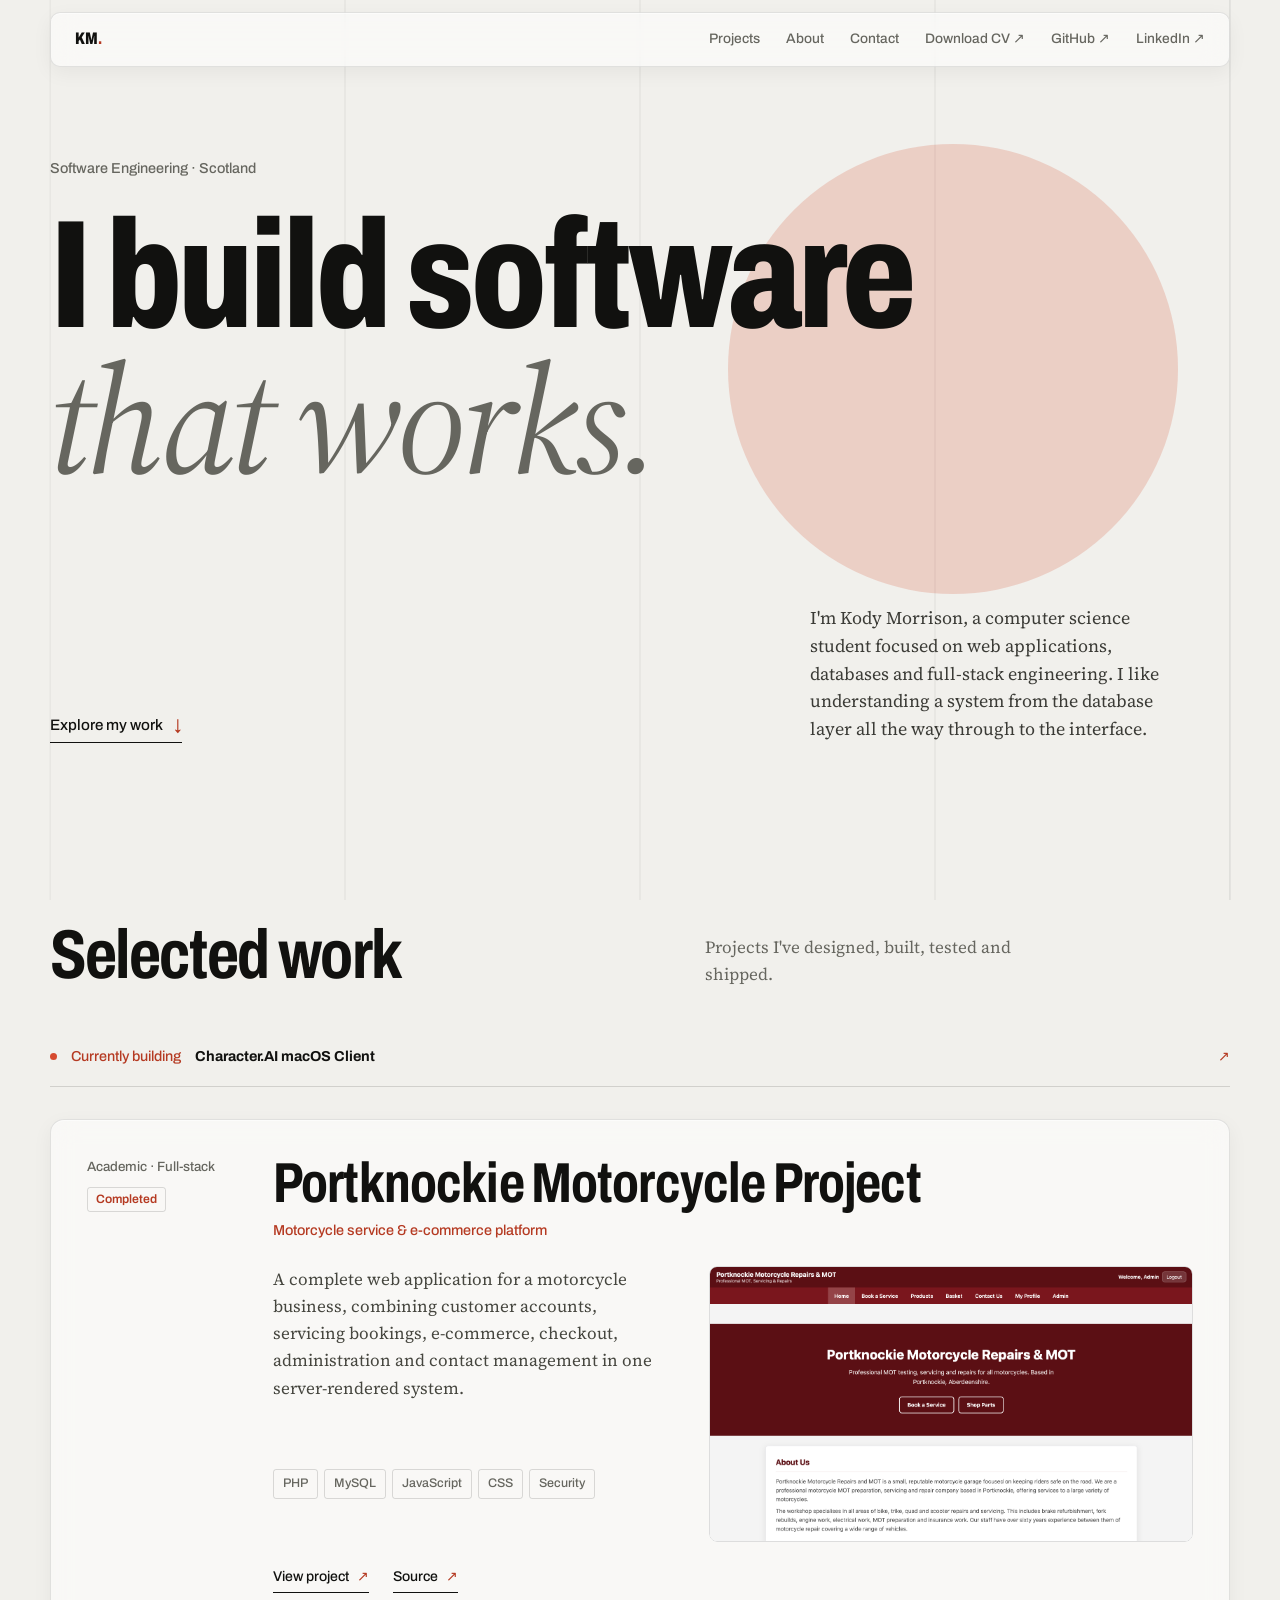
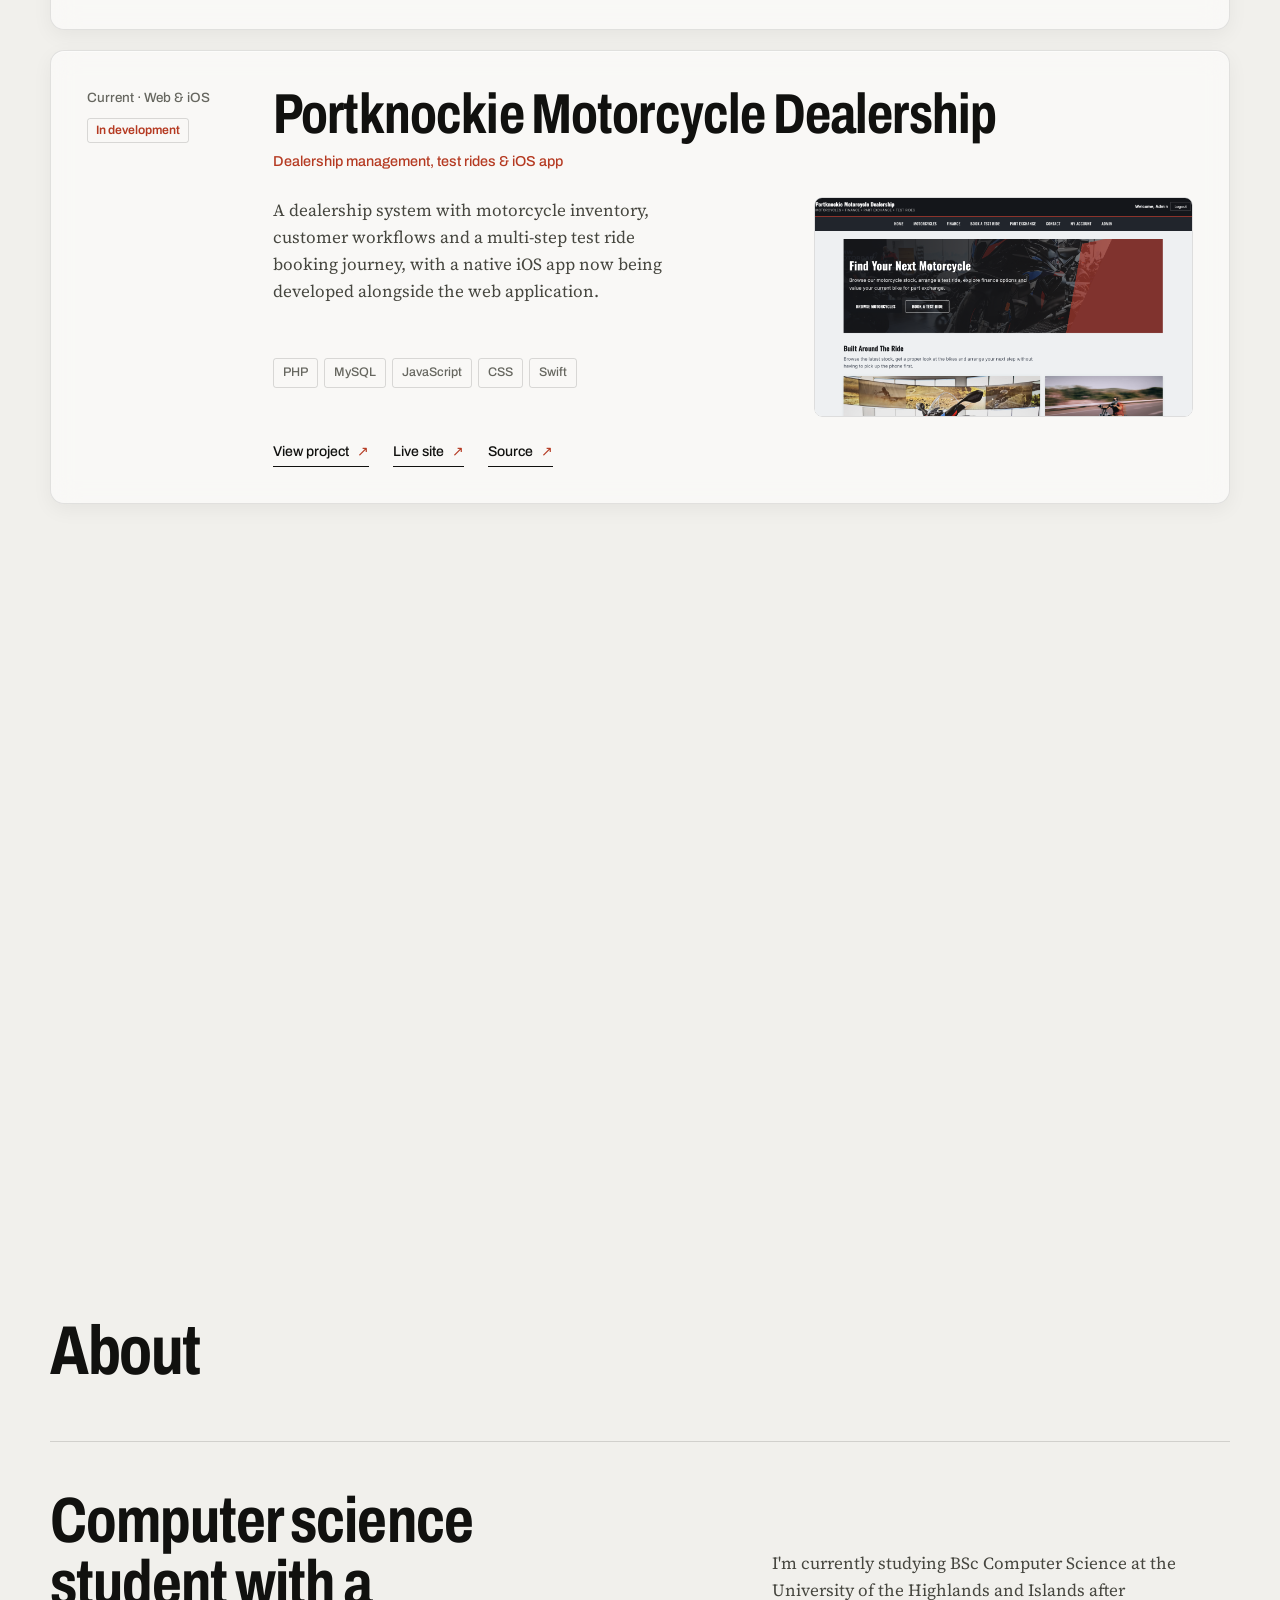
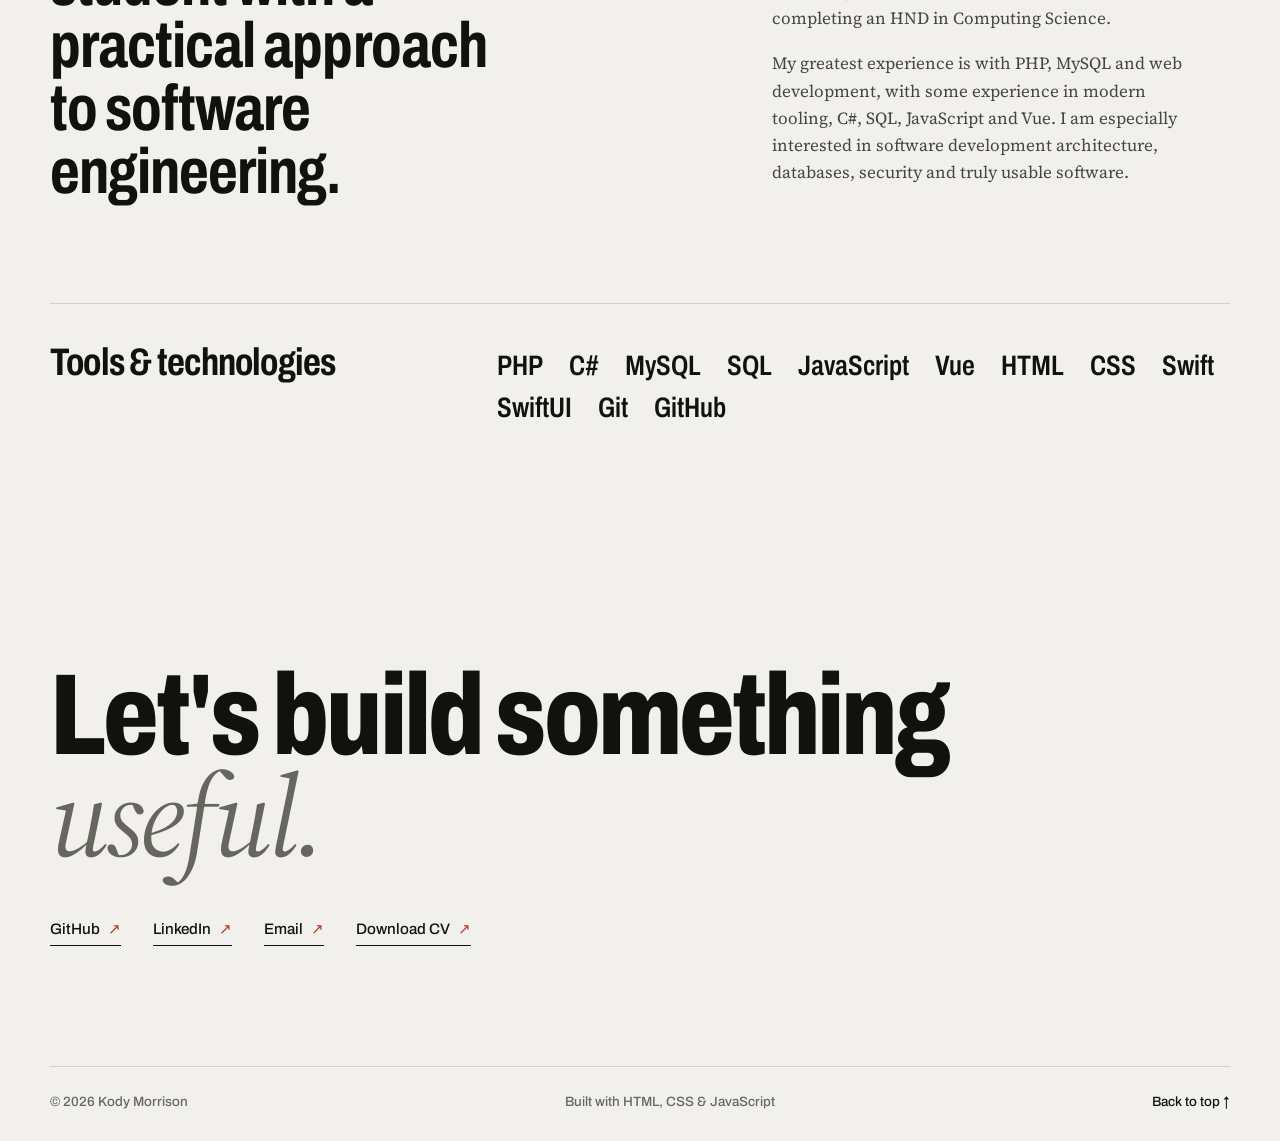
==== commit e60a068b: "Update Character.AI client portfolio summary" ====
--- a/index.html
+++ b/index.html
@@ -86,8 +86,8 @@
           <div class="project-content">
             <div class="project-heading"><h3>Character.AI macOS Client</h3><p class="project-type">Native Swift / SwiftUI desktop client</p></div>
             <div class="project-preview"><div class="screenshot-placeholder"><span>Native macOS client</span><small>Currently in development</small></div></div>
-            <p class="project-description">A native macOS client for Character.AI, built in Swift and SwiftUI with a separate networking and data layer. The project is focused on understanding and implementing the current backend protocol rather than wrapping the web client.</p>
-            <div class="tags"><span>Swift</span><span>SwiftUI</span><span>macOS</span><span>Networking</span></div>
+            <p class="project-description">A native SwiftUI client for Character.AI with streamed conversations, message candidates, editing and pinning, character discovery, profiles and feed features. REST and WebSocket services sit behind a separate networking layer, with ongoing work focused on reliability, rendering and image performance.</p>
+            <div class="tags"><span>Swift</span><span>SwiftUI</span><span>REST</span><span>WebSockets</span><span>Swift Concurrency</span></div>
             <div class="project-links"><a href="projects/character-ai-macos-client.html">View project <span aria-hidden="true">↗</span></a></div>
           </div>
         </article>
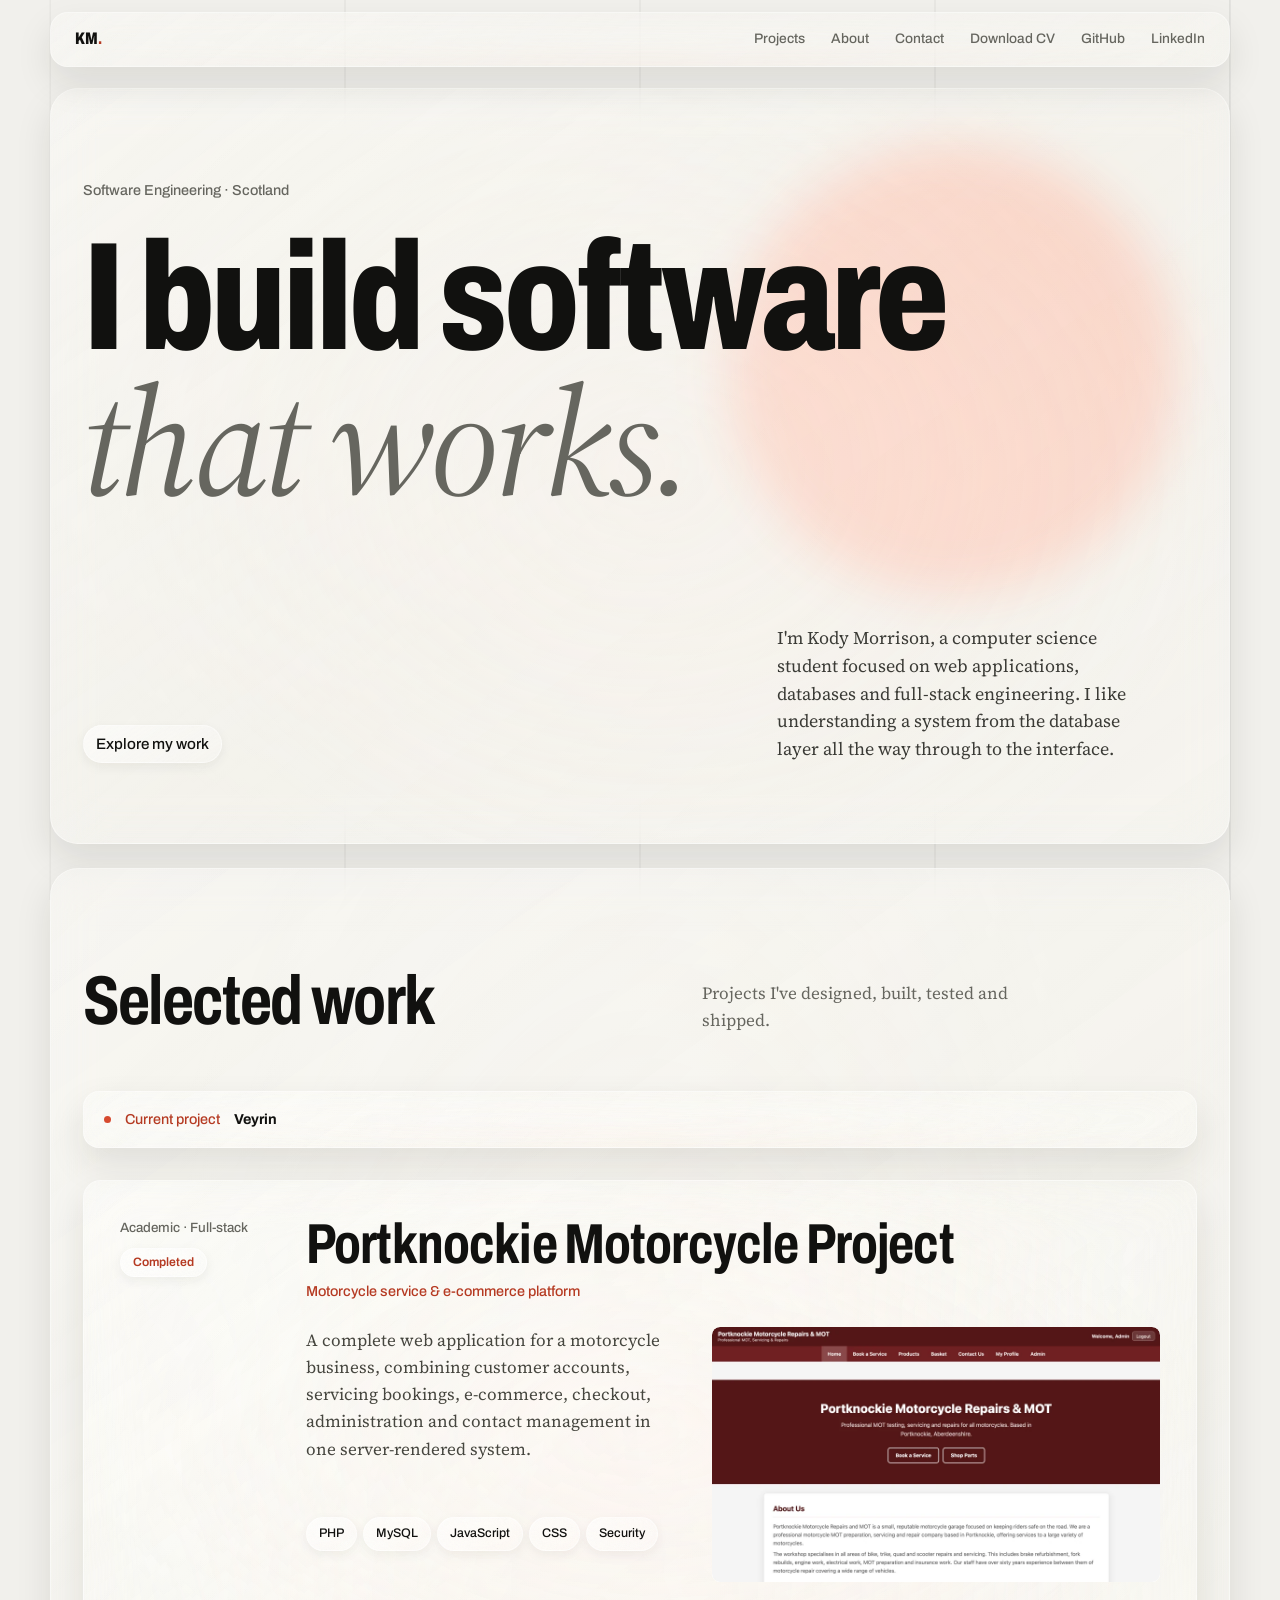
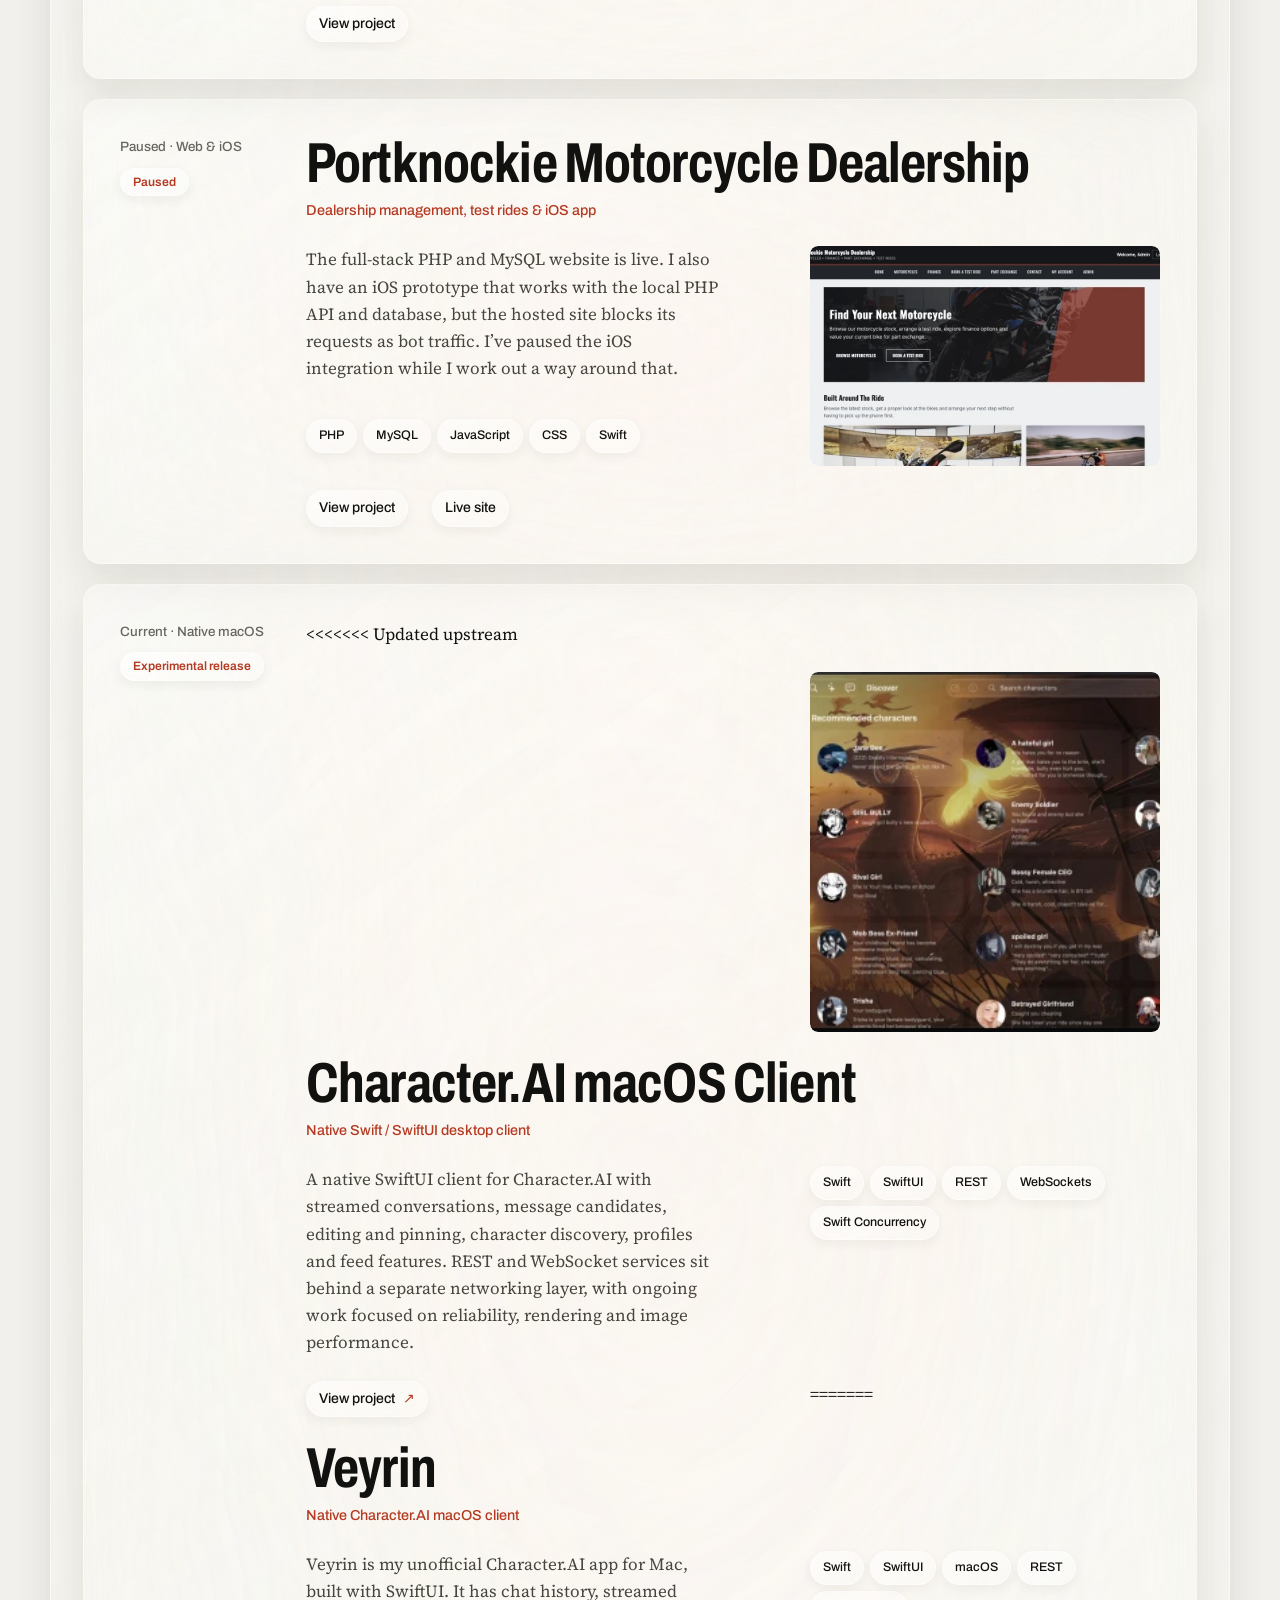
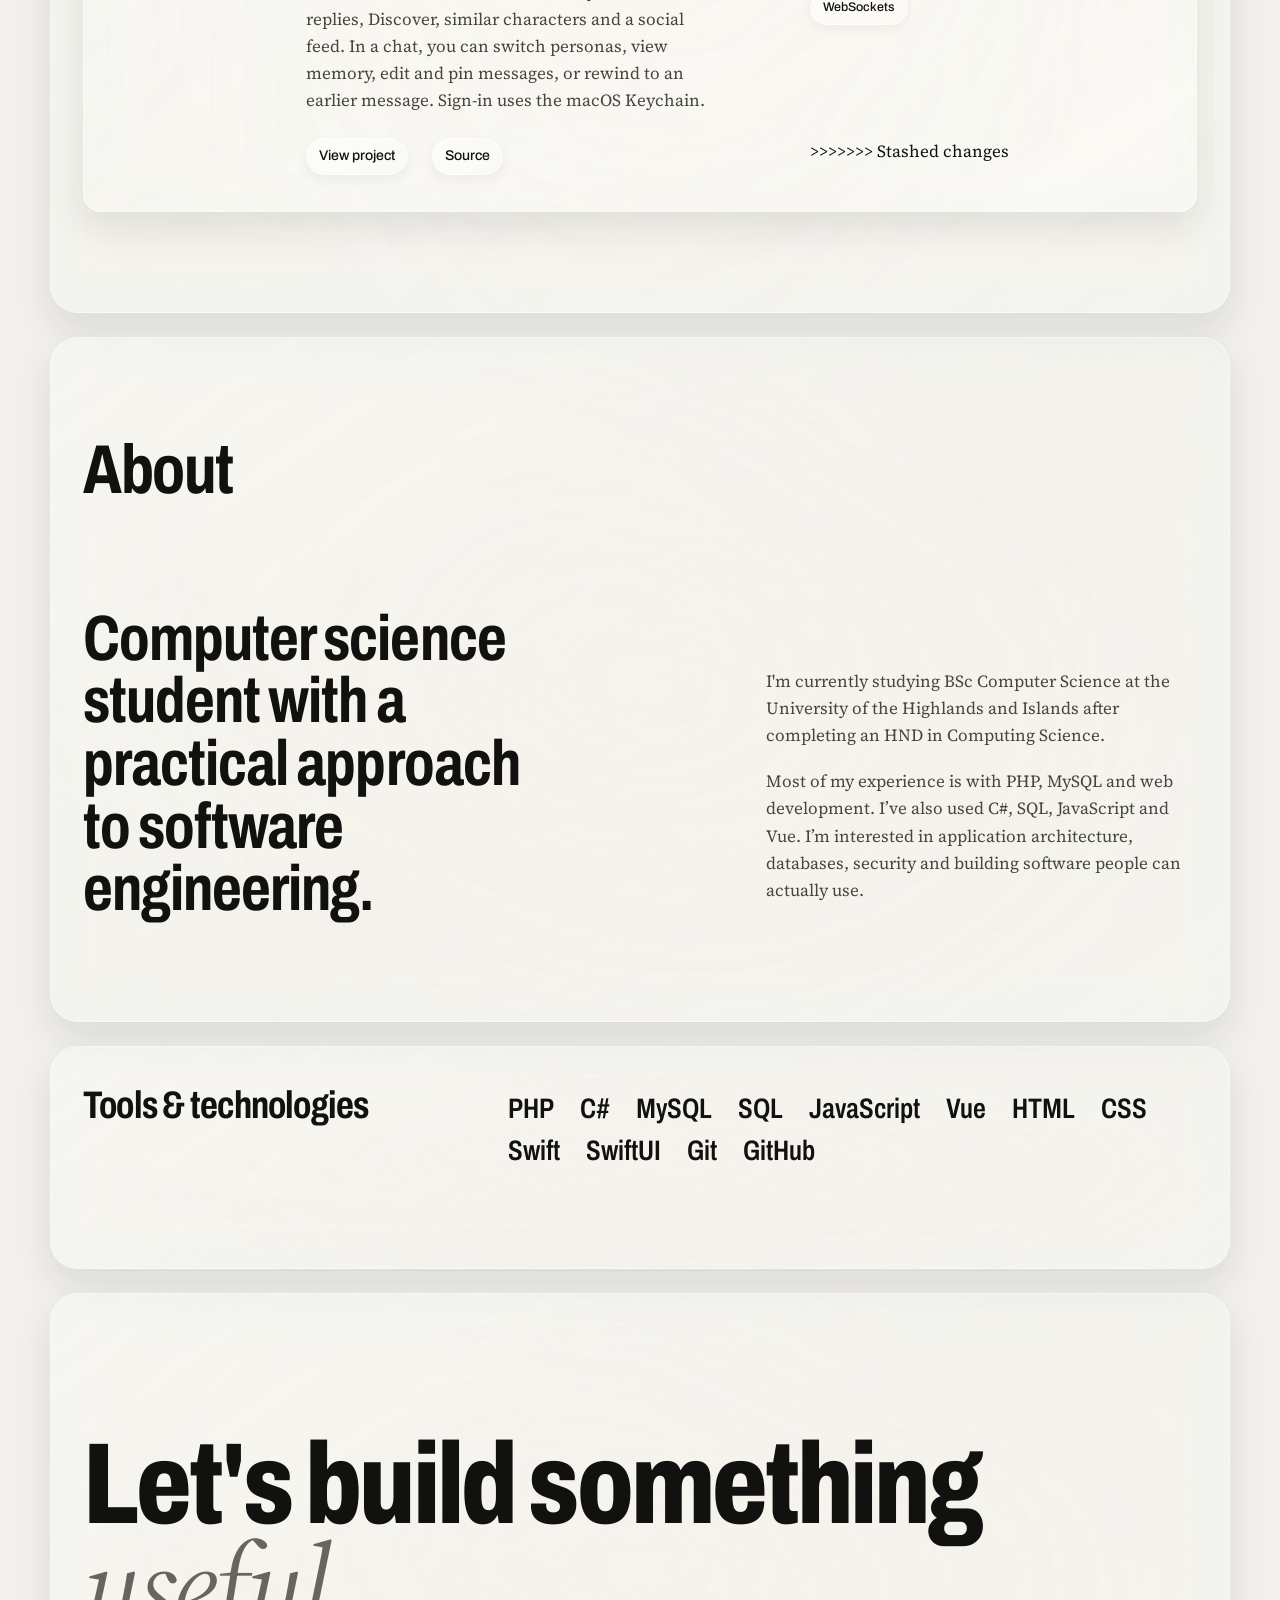
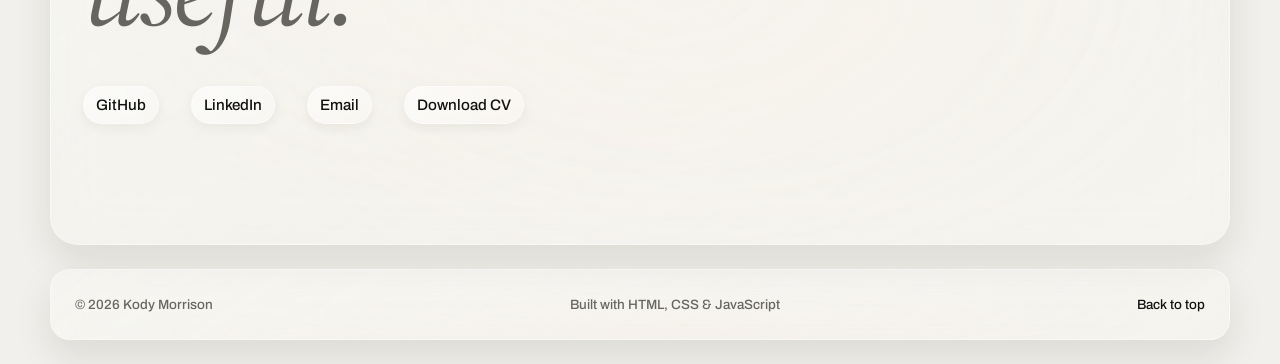
==== commit 27caf866: "Refresh portfolio visuals and project content Introduce liquid-glass styling and responsive project " ====
--- a/index.html
+++ b/index.html
@@ -15,7 +15,7 @@
   <link rel="preconnect" href="https://fonts.googleapis.com">
   <link rel="preconnect" href="https://fonts.gstatic.com" crossorigin>
   <link href="https://fonts.googleapis.com/css2?family=Archivo:wdth,wght@62..125,400..900&family=Source+Serif+4:opsz,wght@8..60,400&display=swap" rel="stylesheet">
-  <link rel="stylesheet" href="styles.css">
+  <link rel="stylesheet" href="styles.css?v=20261022-6">
   <script src="script.js" defer></script>
 </head>
 <body>
@@ -25,9 +25,9 @@
       <a href="#projects">Projects</a>
       <a href="#about">About</a>
       <a href="#contact">Contact</a>
-      <a href="CV.pdf" download>Download CV ↗</a>
-      <a href="https://github.com/KodyMorrison3" target="_blank" rel="noopener noreferrer">GitHub ↗</a>
-      <a href="https://www.linkedin.com/in/kody-morrison-03897b329/" target="_blank" rel="noopener noreferrer">LinkedIn ↗</a>
+      <a href="Kody_Morrison_CV.pdf" download>Download CV</a>
+      <a href="https://github.com/KodyMorrison3" target="_blank" rel="noopener noreferrer">GitHub</a>
+      <a href="https://www.linkedin.com/in/kody-morrison-03897b329/" target="_blank" rel="noopener noreferrer">LinkedIn</a>
     </nav>
   </header>
 
@@ -42,7 +42,7 @@
       </div>
       <div class="hero-bottom reveal reveal-delay-3">
         <p class="intro">I'm Kody Morrison, a computer science student focused on web applications, databases and full-stack engineering. I like understanding a system from the database layer all the way through to the interface.</p>
-        <a class="text-link" href="#projects">Explore my work <span aria-hidden="true">↓</span></a>
+        <a class="text-link" href="#projects">Explore my work</a>
       </div>
     </section>
 
@@ -52,10 +52,9 @@
         <p>Projects I've designed, built, tested and shipped.</p>
       </div>
 
-      <a class="current-project reveal" href="projects/character-ai-macos-client.html" aria-label="View current project: Character.AI macOS Client">
+      <a class="current-project reveal" href="projects/character-ai-macos-client.html" aria-label="View current project: Veyrin">
         <span class="current-dot" aria-hidden="true"></span>
-        <div><span class="current-label">Currently building</span><strong>Character.AI macOS Client</strong></div>
-        <span class="current-arrow" aria-hidden="true">↗</span>
+        <div><span class="current-label">Current project</span><strong>Veyrin</strong></div>
       </a>
 
       <div class="project-list">
@@ -63,32 +62,40 @@
           <div class="project-meta"><span>Academic · Full-stack</span><span class="project-status">Completed</span></div>
           <div class="project-content">
             <div class="project-heading"><h3>Portknockie Motorcycle Project</h3><p class="project-type">Motorcycle service &amp; e-commerce platform</p></div>
-            <div class="project-preview"><img src="screenshots/portknockiemotorcycleproject.png" alt="Screenshot of the Portknockie Motorcycle Project web application" loading="lazy"></div>
+            <div class="project-preview"><img src="screenshots/portknockie-project-960.webp" srcset="screenshots/portknockie-project-480.webp 480w, screenshots/portknockie-project-960.webp 960w, screenshots/portknockie-project-1600.webp 1600w, screenshots/portknockie-project-2400.webp 2400w" sizes="(max-width: 760px) calc(100vw - 112px), (max-width: 980px) calc(43.5vw - 101px), (max-width: 1280px) calc(50vw - 156px), 448px" width="2750" height="1564" alt="Screenshot of the Portknockie Motorcycle Project web application" loading="lazy" decoding="async"></div>
             <p class="project-description">A complete web application for a motorcycle business, combining customer accounts, servicing bookings, e-commerce, checkout, administration and contact management in one server-rendered system.</p>
             <div class="tags"><span>PHP</span><span>MySQL</span><span>JavaScript</span><span>CSS</span><span>Security</span></div>
-            <div class="project-links"><a href="projects/portknockie-motorcycle-project.html">View project <span aria-hidden="true">↗</span></a><a href="https://github.com/KodyMorrison3/PortknockieMotorcycleProject" target="_blank" rel="noopener noreferrer">Source <span aria-hidden="true">↗</span></a></div>
+            <div class="project-links"><a href="projects/portknockie-motorcycle-project.html">View project</a></div>
           </div>
         </article>
 
         <article class="project reveal">
-          <div class="project-meta"><span>Current · Web &amp; iOS</span><span class="project-status">In development</span></div>
+          <div class="project-meta"><span>Paused · Web &amp; iOS</span><span class="project-status">Paused</span></div>
           <div class="project-content">
             <div class="project-heading"><h3>Portknockie Motorcycle Dealership</h3><p class="project-type">Dealership management, test rides &amp; iOS app</p></div>
-            <div class="project-preview"><img src="screenshots/Screenshot%202026-09-04%20at%2019.36.52.png" alt="Screenshot of the Portknockie Motorcycle Dealership web application" loading="lazy"></div>
-            <p class="project-description">A dealership system with motorcycle inventory, customer workflows and a multi-step test ride booking journey, with a native iOS app now being developed alongside the web application.</p>
+            <div class="project-preview"><img src="screenshots/dealership-960.webp" srcset="screenshots/dealership-480.webp 480w, screenshots/dealership-960.webp 960w, screenshots/dealership-1600.webp 1600w, screenshots/dealership-2400.webp 2400w" sizes="(max-width: 760px) calc(100vw - 112px), (max-width: 980px) calc(43.5vw - 101px), (max-width: 1280px) calc(36vw - 81px), 379px" width="2750" height="1560" alt="Screenshot of the Portknockie Motorcycle Dealership web application" loading="lazy" decoding="async"></div>
+            <p class="project-description">The full-stack PHP and MySQL website is live. I also have an iOS prototype that works with the local PHP API and database, but the hosted site blocks its requests as bot traffic. I’ve paused the iOS integration while I work out a way around that.</p>
             <div class="tags"><span>PHP</span><span>MySQL</span><span>JavaScript</span><span>CSS</span><span>Swift</span></div>
-            <div class="project-links"><a href="projects/portknockie-motorcycle-dealership.html">View project <span aria-hidden="true">↗</span></a><a href="https://portknockiemotorcycledealership.freedev.app" target="_blank" rel="noopener noreferrer">Live site <span aria-hidden="true">↗</span></a><a href="https://github.com/KodyMorrison3/PortknockieMotorcycleDealership" target="_blank" rel="noopener noreferrer">Source <span aria-hidden="true">↗</span></a></div>
+            <div class="project-links"><a href="projects/portknockie-motorcycle-dealership.html">View project</a><a href="https://portknockiemotorcycledealership.freedev.app" target="_blank" rel="noopener noreferrer">Live site</a></div>
           </div>
         </article>
 
         <article class="project reveal">
-          <div class="project-meta"><span>Current · Native macOS</span><span class="project-status">In development</span></div>
+          <div class="project-meta"><span>Current · Native macOS</span><span class="project-status">Experimental release</span></div>
           <div class="project-content">
+<<<<<<< Updated upstream
             <div class="project-heading"><h3>Character.AI macOS Client</h3><p class="project-type">Native Swift / SwiftUI desktop client</p></div>
             <div class="project-preview"><div class="screenshot-placeholder"><span>Native macOS client</span><small>Currently in development</small></div></div>
             <p class="project-description">A native SwiftUI client for Character.AI with streamed conversations, message candidates, editing and pinning, character discovery, profiles and feed features. REST and WebSocket services sit behind a separate networking layer, with ongoing work focused on reliability, rendering and image performance.</p>
             <div class="tags"><span>Swift</span><span>SwiftUI</span><span>REST</span><span>WebSockets</span><span>Swift Concurrency</span></div>
             <div class="project-links"><a href="projects/character-ai-macos-client.html">View project <span aria-hidden="true">↗</span></a></div>
+=======
+            <div class="project-heading"><h3>Veyrin</h3><p class="project-type">Native Character.AI macOS client</p></div>
+            <div class="project-preview"><img src="screenshots/veyrin-browsing-960.webp" srcset="screenshots/veyrin-browsing-480.webp 480w, screenshots/veyrin-browsing-960.webp 960w, screenshots/veyrin-browsing-1440.webp 1440w, screenshots/veyrin-browsing-1800.webp 1800w" sizes="(max-width: 760px) calc(100vw - 112px), (max-width: 980px) calc(43.5vw - 101px), (max-width: 1280px) calc(36vw - 81px), 379px" width="1800" height="998" alt="Veyrin's native macOS Discover screen showing Character.AI character recommendations" loading="lazy" decoding="async"></div>
+            <p class="project-description">Veyrin is my unofficial Character.AI app for Mac, built with SwiftUI. It has chat history, streamed replies, Discover, similar characters and a social feed. In a chat, you can switch personas, view memory, edit and pin messages, or rewind to an earlier message. Sign-in uses the macOS Keychain.</p>
+            <div class="tags"><span>Swift</span><span>SwiftUI</span><span>macOS</span><span>REST</span><span>WebSockets</span></div>
+            <div class="project-links"><a href="projects/character-ai-macos-client.html">View project</a><a href="https://github.com/KodyMorrison3/Veyrin" target="_blank" rel="noopener noreferrer">Source</a></div>
+>>>>>>> Stashed changes
           </div>
         </article>
       </div>
@@ -96,7 +103,7 @@
 
     <section id="about" class="about" aria-labelledby="about-title">
       <div class="section-heading reveal"><h2 id="about-title">About</h2></div>
-      <div class="about-grid"><p class="about-lead reveal">Computer science student with a practical approach to software engineering.</p><div class="about-copy reveal reveal-delay-1"><p>I'm currently studying BSc Computer Science at the University of the Highlands and Islands after completing an HND in Computing Science.</p><p>My greatest experience is with PHP, MySQL and web development, with some experience in modern tooling, C#, SQL, JavaScript and Vue. I am especially interested in software development architecture, databases, security and truly usable software.</p></div></div>
+      <div class="about-grid"><p class="about-lead reveal">Computer science student with a practical approach to software engineering.</p><div class="about-copy reveal reveal-delay-1"><p>I'm currently studying BSc Computer Science at the University of the Highlands and Islands after completing an HND in Computing Science.</p><p>Most of my experience is with PHP, MySQL and web development. I’ve also used C#, SQL, JavaScript and Vue. I’m interested in application architecture, databases, security and building software people can actually use.</p></div></div>
     </section>
 
     <section class="stack" aria-labelledby="stack-title">
@@ -106,10 +113,10 @@
 
     <section id="contact" class="contact" aria-labelledby="contact-title">
       <h2 id="contact-title" class="reveal">Let's build something<br><em>useful.</em></h2>
-      <div class="contact-links reveal"><a href="https://github.com/KodyMorrison3" target="_blank" rel="noopener noreferrer">GitHub <span aria-hidden="true">↗</span></a><a href="https://www.linkedin.com/in/kody-morrison-03897b329/" target="_blank" rel="noopener noreferrer">LinkedIn <span aria-hidden="true">↗</span></a><a href="mailto:kodymorrison3@gmail.com">Email <span aria-hidden="true">↗</span></a><a href="CV.pdf" download>Download CV <span aria-hidden="true">↗</span></a></div>
+      <div class="contact-links reveal"><a href="https://github.com/KodyMorrison3" target="_blank" rel="noopener noreferrer">GitHub</a><a href="https://www.linkedin.com/in/kody-morrison-03897b329/" target="_blank" rel="noopener noreferrer">LinkedIn</a><a href="mailto:kodymorrison3@gmail.com">Email</a><a href="Kody_Morrison_CV.pdf" download>Download CV</a></div>
     </section>
   </main>
 
-  <footer><span>© 2026 Kody Morrison</span><span>Built with HTML, CSS &amp; JavaScript</span><a href="#top">Back to top ↑</a></footer>
+  <footer><span>© 2026 Kody Morrison</span><span>Built with HTML, CSS &amp; JavaScript</span><a href="#top">Back to top</a></footer>
 </body>
 </html>
--- a/styles.css
+++ b/styles.css
@@ -27,15 +27,25 @@
   --display: "Archivo", "Helvetica Neue", Arial, sans-serif;
   --body: "Source Serif 4", Georgia, "Times New Roman", serif;
 
-  /* glass: low contrast, thin edge, barely-there shadow */
-  --glass-bg: rgba(255, 255, 255, .55);
-  --glass-edge: rgba(17, 17, 15, .1);
-  --glass-blur: blur(14px) saturate(120%);
-  --glass-shadow: inset 0 1px 0 rgba(255, 255, 255, .5), 0 6px 20px rgba(17, 17, 15, .05);
-
-  --r-panel: 14px;
+  --glass-bg: rgba(249, 248, 244, .2);
+  --glass-edge: rgba(255, 255, 255, .42);
+  --glass-blur: blur(26px) saturate(165%);
+  --glass-shadow: 0 16px 36px rgba(32, 28, 23, .1);
+
+  --r-panel: 18px;
   --r-media: 8px;
   --r-chip: 3px;
+}
+
+@property --glass-x {
+  syntax: "<length>";
+  inherits: true;
+  initial-value: 0px;
+}
+@property --glass-y {
+  syntax: "<length>";
+  inherits: true;
+  initial-value: 0px;
 }
 
 * { box-sizing: border-box; }
@@ -89,40 +99,104 @@
 }
 
 /* --------------------------------------------------------------------------
-   Glass (header + project cards only)
-   -------------------------------------------------------------------------- */
-.site-header,
-.project {
-  background: var(--glass-bg);
+   Liquid glass surfaces
+   -------------------------------------------------------------------------- */
+.site-header, .hero, .projects, .about, .stack, .contact, footer,
+.current-project, .project, .case-hero, .case-screenshot, .case-section {
+  position: relative;
+  isolation: isolate;
+  background: linear-gradient(145deg, rgba(255, 255, 255, .18), rgba(255, 255, 255, .04) 52%, rgba(255, 255, 255, .12)), var(--glass-bg);
   border: 1px solid var(--glass-edge);
   -webkit-backdrop-filter: var(--glass-blur);
   backdrop-filter: var(--glass-blur);
   box-shadow: var(--glass-shadow);
 }
+.site-header::before, .hero::before, .projects::before, .about::before,
+.stack::before, .contact::before, footer::before, .current-project::before,
+.project::before, .case-hero::before, .case-screenshot::before, .case-section::before {
+  content: "";
+  position: absolute;
+  inset: 0;
+  z-index: 0;
+  pointer-events: none;
+  border-radius: inherit;
+  background:
+    radial-gradient(ellipse 70% 90% at calc(50% + var(--glass-x, 0px)) calc(50% + var(--glass-y, 0px)), rgba(255, 255, 255, .3), transparent 72%),
+    radial-gradient(ellipse 65% 75% at calc(50% + var(--glass-x, 0px) + 36px) calc(50% + var(--glass-y, 0px) + 24px), rgba(255, 190, 160, .1), transparent 74%),
+    linear-gradient(135deg, rgba(255, 255, 255, .14), transparent 48%, rgba(255, 255, 255, .05));
+  mix-blend-mode: screen;
+  opacity: .72;
+  transition: opacity .35s ease, --glass-x .18s ease-out, --glass-y .18s ease-out;
+}
+.site-header > *, .hero > *, .projects > *, .about > *, .stack > *,
+.contact > *, footer > *, .current-project > *, .project > *,
+.case-hero > *, .case-screenshot > *, .case-section > * {
+  position: relative;
+  z-index: 1;
+}
+@media (hover: hover) and (pointer: fine) {
+  .site-header:hover::before, .hero:hover::before, .projects:hover::before,
+  .about:hover::before, .stack:hover::before, .contact:hover::before,
+  footer:hover::before, .current-project:hover::before, .project:hover::before,
+  .case-hero:hover::before, .case-screenshot:hover::before, .case-section:hover::before { opacity: 1; }
+}
+.tags span, .project-status, .case-meta span, .case-status,
+.project-links a, .contact-links a, .case-actions a, .text-link {
+  border: 1px solid var(--glass-edge);
+  border-radius: 999px;
+  background: rgba(255, 255, 255, .3);
+  -webkit-backdrop-filter: blur(14px) saturate(150%);
+  backdrop-filter: blur(14px) saturate(150%);
+  box-shadow: inset 0 1px 0 rgba(255, 255, 255, .75), 0 4px 12px rgba(32, 28, 23, .06);
+}
 @supports not ((backdrop-filter: blur(1px)) or (-webkit-backdrop-filter: blur(1px))) {
-  .site-header, .project { background: rgba(249, 249, 246, .94); }
+  .site-header, .hero, .projects, .about, .stack, .contact, footer,
+  .current-project, .project, .case-hero, .case-screenshot, .case-section {
+    background: rgba(249, 249, 246, .96);
+  }
 }
 
 /* --------------------------------------------------------------------------
    Header
    -------------------------------------------------------------------------- */
 .site-header {
-  position: sticky;
+  position: fixed;
   top: 12px;
+  left: 50%;
+  transform: translateX(-50%);
   z-index: 50;
   width: min(var(--max), calc(100% - 48px));
-  margin: 12px auto 0;
+  margin: 0 auto;
   padding: 13px 24px;
   display: flex;
   justify-content: space-between;
   align-items: center;
-  border-radius: 10px;
+  border-radius: 18px;
+}
+.hero, .case-hero {
+  border-radius: 28px;
+  margin: 88px 0 24px;
+  padding-right: 32px;
+  padding-left: 32px;
+}
+.projects, .about, .stack, .contact {
+  margin: 24px 0;
+  padding-right: 32px;
+  padding-left: 32px;
+  border-radius: 28px;
+}
+.case-section, .case-screenshot {
+  margin: 24px 0;
+  padding-right: 32px;
+  padding-left: 32px;
+  border-radius: 28px;
 }
 .wordmark { font-size: 1.05rem; font-weight: 800; font-stretch: 75%; letter-spacing: -.01em; transition: opacity .3s ease; }
 .wordmark:hover { opacity: .55; }
 .wordmark span, .text-link span, .project-type, .project-links span, .contact-links span, .case-actions span { color: var(--accent-ink); }
 
 nav { display: flex; gap: 26px; font-size: .86rem; font-weight: 500; }
+nav, .hero, .case-study { scroll-margin-top: 128px; }
 nav a { position: relative; color: var(--muted); transition: color .3s ease; }
 nav a::after { content: ""; position: absolute; right: 0; bottom: -6px; left: 0; height: 1px; background: var(--accent); transform: scaleX(0); transform-origin: right; transition: transform .4s var(--ease); }
 nav a:hover { color: var(--text); }
@@ -138,7 +212,7 @@
 /* --------------------------------------------------------------------------
    Hero: title left, link bottom-left, intro bottom-right
    -------------------------------------------------------------------------- */
-.hero { min-height: 84vh; padding: 90px 0 80px; display: flex; flex-direction: column; justify-content: space-between; }
+.hero { min-height: 84vh; padding: 90px 32px 80px; display: flex; flex-direction: column; justify-content: space-between; }
 .eyebrow { margin: 0 0 28px; color: var(--muted); font-size: .9rem; font-weight: 500; }
 .hero-title { max-width: 1000px; margin: 0 0 80px; font-size: clamp(4.4rem, 12vw, 10.5rem); line-height: .88; letter-spacing: -.025em; font-weight: 800; }
 .hero-title em,
@@ -157,7 +231,7 @@
 /* --------------------------------------------------------------------------
    Section scaffolding
    -------------------------------------------------------------------------- */
-.projects, .about { padding: 100px 0; }
+.projects, .about { padding: 100px 32px; }
 
 .section-heading { display: grid; grid-template-columns: minmax(0, 1.2fr) minmax(0, 1fr); gap: 25px; align-items: end; margin-bottom: 56px; }
 .section-heading h2 { margin: 0; font-size: clamp(2.6rem, 5.4vw, 4.8rem); line-height: .95; letter-spacing: -.02em; }
@@ -166,7 +240,7 @@
 /* --------------------------------------------------------------------------
    Projects
    -------------------------------------------------------------------------- */
-.current-project { display: flex; align-items: center; gap: 14px; margin-bottom: 32px; padding: 0 0 18px; border-bottom: 1px solid var(--line); font-size: .9rem; transition: opacity .3s ease; }
+.current-project { display: flex; align-items: center; gap: 14px; margin-bottom: 32px; padding: 16px 20px; border-radius: 16px; font-size: .9rem; transition: opacity .3s ease; }
 .current-project:hover { opacity: .65; }
 .current-dot { width: 7px; height: 7px; border-radius: 50%; background: var(--accent); flex: none; }
 .current-project div { display: flex; align-items: baseline; gap: 14px; flex: 1; }
@@ -212,7 +286,7 @@
 /* --------------------------------------------------------------------------
    About: lead takes the wide column, copy sits low in the narrow one
    -------------------------------------------------------------------------- */
-.about-grid { display: grid; grid-template-columns: minmax(0, 7fr) minmax(0, 5fr); gap: 80px; align-items: end; padding-top: 48px; border-top: 1px solid var(--line); }
+.about-grid { display: grid; grid-template-columns: minmax(0, 7fr) minmax(0, 5fr); gap: 80px; align-items: end; padding-top: 48px; }
 .about-lead { max-width: 15ch; margin: 0; font-size: clamp(2.4rem, 5vw, 4.4rem); line-height: .98; letter-spacing: -.015em; font-weight: 700; }
 .about-copy { max-width: 48ch; color: #46463f; }
 .about-copy p { margin-top: 0; }
@@ -221,7 +295,7 @@
 /* --------------------------------------------------------------------------
    Stack: set as type, not as boxes. Heading left, list right.
    -------------------------------------------------------------------------- */
-.stack { display: grid; grid-template-columns: minmax(0, 1fr) minmax(0, 2fr); gap: 25px 80px; align-items: baseline; padding: 40px 0 100px; border-top: 1px solid var(--line); margin-top: 0; }
+.stack { display: grid; grid-template-columns: minmax(0, 1fr) minmax(0, 2fr); gap: 25px 80px; align-items: baseline; padding: 40px 32px 100px; }
 .stack .section-heading { display: block; margin: 0; }
 .stack .section-heading h2 { font-size: clamp(1.8rem, 3vw, 2.6rem); }
 .stack-list { display: flex; flex-wrap: wrap; gap: 8px 26px; font-family: var(--display); font-stretch: 75%; font-size: clamp(1.35rem, 2.2vw, 1.8rem); font-weight: 600; line-height: 1.2; letter-spacing: 0; color: var(--text); }
@@ -229,13 +303,13 @@
 /* --------------------------------------------------------------------------
    Contact + footer: left-aligned, no panel
    -------------------------------------------------------------------------- */
-.contact { padding: 140px 0 120px; }
+.contact { padding: 140px 32px 120px; }
 .contact h2 { margin: 0 0 48px; font-size: clamp(3.6rem, 9vw, 8rem); line-height: .88; letter-spacing: -.025em; font-weight: 800; }
 .contact-links { display: flex; flex-wrap: wrap; gap: 14px 32px; font-size: .95rem; font-weight: 500; }
 .contact-links a { display: inline-flex; gap: 8px; border-bottom: 1px solid var(--text); padding-bottom: 4px; transition: opacity .3s ease; }
 .contact-links a:hover { opacity: .55; }
 
-footer { width: min(var(--max), calc(100% - 48px)); margin: 0 auto; padding: 24px 0 28px; display: flex; justify-content: space-between; gap: 14px; border-top: 1px solid var(--line); color: var(--muted); font-size: .84rem; font-weight: 500; }
+footer { width: min(var(--max), calc(100% - 48px)); margin: 24px auto; padding: 24px; display: flex; justify-content: space-between; gap: 14px; border-radius: 20px; color: var(--muted); font-size: .84rem; font-weight: 500; }
 footer a { color: var(--text); transition: opacity .3s ease; }
 footer a:hover { opacity: .55; }
 
@@ -253,18 +327,19 @@
    Case-study pages (flat; the header is the only glass)
    -------------------------------------------------------------------------- */
 .case-study { width: min(var(--max), calc(100% - 48px)); margin: 0 auto; }
-.case-hero { padding: 100px 0 70px; }
+.case-hero { padding: 100px 32px 70px; }
 .case-hero h1 { max-width: 1000px; margin: 0 0 40px; font-size: clamp(4rem, 10vw, 9rem); line-height: .88; letter-spacing: -.025em; font-weight: 800; }
 .case-hero h1 em { color: var(--muted); font-family: var(--body); font-stretch: 100%; font-weight: 400; letter-spacing: -.03em; }
 .case-intro { max-width: 46ch; margin: 0 0 32px; font-size: 1.2rem; color: #3b3b36; }
 .case-meta { display: flex; flex-wrap: wrap; gap: 6px; }
 .case-meta span { padding: 4px 9px; border: 1px solid var(--line); border-radius: var(--r-chip); color: var(--muted); font-size: .78rem; font-weight: 500; }
 
-.case-screenshot { padding: 0 0 100px; }
-.case-screenshot .case-image { display: block; width: 100%; height: auto; max-height: 680px; object-fit: cover; border: 1px solid var(--line); border-radius: var(--r-media); background: var(--surface); }
-
-.case-section { padding: 90px 0; }
+.case-screenshot { padding: 24px 32px 32px; }
+.case-screenshot .case-image { display: block; width: 100%; height: auto; max-height: 680px; object-fit: cover; border-radius: var(--r-media); background: var(--surface); }
+
+.case-section { padding: 64px 32px; }
 .case-grid { display: grid; grid-template-columns: minmax(0, 7fr) minmax(0, 5fr); gap: 80px; }
+.project-preview img { border: 0; }
 .case-lead { max-width: 16ch; margin: 0; font-size: clamp(2.2rem, 4.4vw, 3.8rem); line-height: 1; letter-spacing: -.015em; }
 .case-grid > div { max-width: 48ch; color: #46463f; }
 .case-grid p { margin-top: 0; }
@@ -279,6 +354,24 @@
 
 .case-status { display: inline-flex; align-items: center; width: max-content; margin-top: 24px; border: 1px solid var(--line); border-radius: var(--r-chip); padding: 4px 8px; color: var(--accent-ink); font-size: .76rem; font-weight: 600; line-height: 1.2; }
 .case-status-active { background: var(--text); border-color: var(--text); }
+.tags span, .project-status, .case-meta span, .case-status,
+.project-links a, .contact-links a, .case-actions a, .text-link {
+  border: 1px solid var(--glass-edge);
+  border-radius: 999px;
+  padding: 6px 12px;
+  background: linear-gradient(145deg, rgba(255, 255, 255, .58), rgba(255, 255, 255, .18));
+  box-shadow: 0 4px 12px rgba(32, 28, 23, .06);
+}
+.tags span, .project-status, .case-meta span, .case-status,
+.project-links a, .contact-links a, .case-actions a, .text-link {
+  border-bottom: 1px solid var(--glass-edge);
+  padding-bottom: 6px;
+}
+.tags span, .project-status, .case-meta span, .case-status { border-color: var(--glass-edge); }
+.tags span, .project-links a, .contact-links a, .case-actions a, .text-link {
+  color: var(--text);
+}
+.case-status-active { background: var(--text); border-color: var(--text); color: #fff; }
 
 /* --------------------------------------------------------------------------
    Preferences + fallbacks
@@ -287,9 +380,19 @@
   html { scroll-behavior: auto; }
   *, *::before, *::after { animation-duration: .01ms !important; animation-iteration-count: 1 !important; transition-duration: .01ms !important; }
   .reveal { opacity: 1; transform: none; }
+  .site-header, .hero, .projects, .about, .stack, .contact, footer,
+  .current-project, .project, .case-hero, .case-screenshot, .case-section {
+    --glass-x: 0px !important;
+    --glass-y: 0px !important;
+  }
 }
 @media (prefers-reduced-transparency: reduce) {
-  .site-header, .project { background: rgba(249, 249, 246, .96); -webkit-backdrop-filter: none; backdrop-filter: none; }
+  .site-header, .hero, .projects, .about, .stack, .contact, footer,
+  .current-project, .project, .case-hero, .case-screenshot, .case-section {
+    background: rgba(249, 249, 246, .96);
+    -webkit-backdrop-filter: none;
+    backdrop-filter: none;
+  }
 }
 
 /* --------------------------------------------------------------------------
@@ -306,16 +409,20 @@
   body::after { top: 12vh; right: -14vw; width: 56vmin; }
 
   .site-header, main, footer, .case-study { width: min(100% - 32px, var(--max)); }
-  .site-header { position: relative; top: 0; margin-top: 8px; padding: 13px 16px; align-items: flex-start; }
+  .hero, .projects, .about, .stack, .contact, .case-hero, .case-screenshot, .case-section { padding-right: 20px; padding-left: 20px; }
+  .site-header { top: 8px; margin-top: 0; padding: 13px 16px; align-items: flex-start; border-radius: 16px; }
   .site-header nav { gap: 8px 16px; flex-wrap: wrap; justify-content: flex-end; max-width: 78%; font-size: .8rem; }
-
-  .hero { min-height: 80vh; padding: 64px 0 50px; }
+  .site-header nav a::after { bottom: -3px; }
+
+  .hero { min-height: 80vh; margin-top: 104px; padding: 64px 20px 50px; }
   .hero-title { margin-bottom: 55px; font-size: clamp(3.8rem, 20vw, 7rem); }
+  .hero { scroll-margin-top: 0; }
+  main, .case-study { scroll-margin-top: 128px; }
   .hero-bottom, .about-grid, .case-grid { grid-template-columns: 1fr; gap: 28px; }
   .text-link { order: 0; }
 
-  .projects, .about { padding: 64px 0; }
-  .case-section { padding: 56px 0; }
+  .projects, .about { padding-top: 64px; padding-bottom: 64px; }
+  .case-section { padding: 56px 20px; }
   .section-heading { grid-template-columns: 1fr; gap: 14px; margin-bottom: 36px; }
 
   .current-project { align-items: flex-start; }
@@ -331,15 +438,15 @@
   .project-preview img { width: 100%; height: auto; min-height: 0; max-height: none; object-fit: contain; }
   .project-links { align-self: start; }
 
-  .stack { padding-bottom: 64px; }
-  .contact { padding: 90px 0 80px; }
+  .stack { padding: 40px 20px 64px; }
+  .contact { padding: 90px 20px 80px; }
   .contact h2 { font-size: clamp(3.8rem, 19vw, 6.5rem); }
   .contact-links a, .case-actions a { min-height: 36px; align-items: center; }
 
   footer { flex-wrap: wrap; }
 
-  .case-hero { padding: 64px 0 46px; }
-  .case-hero h1 { font-size: clamp(3.8rem, 19vw, 6.5rem); margin-bottom: 32px; }
+  .case-hero { margin-top: 104px; padding: 64px 20px 46px; }
+  .case-hero h1 { font-size: clamp(3.4rem, 17.5vw, 6.5rem); margin-bottom: 32px; }
   .case-screenshot { padding-bottom: 60px; }
   .case-screenshot .case-image { max-height: none; }
   .case-actions { flex-wrap: wrap; margin-top: 40px; }
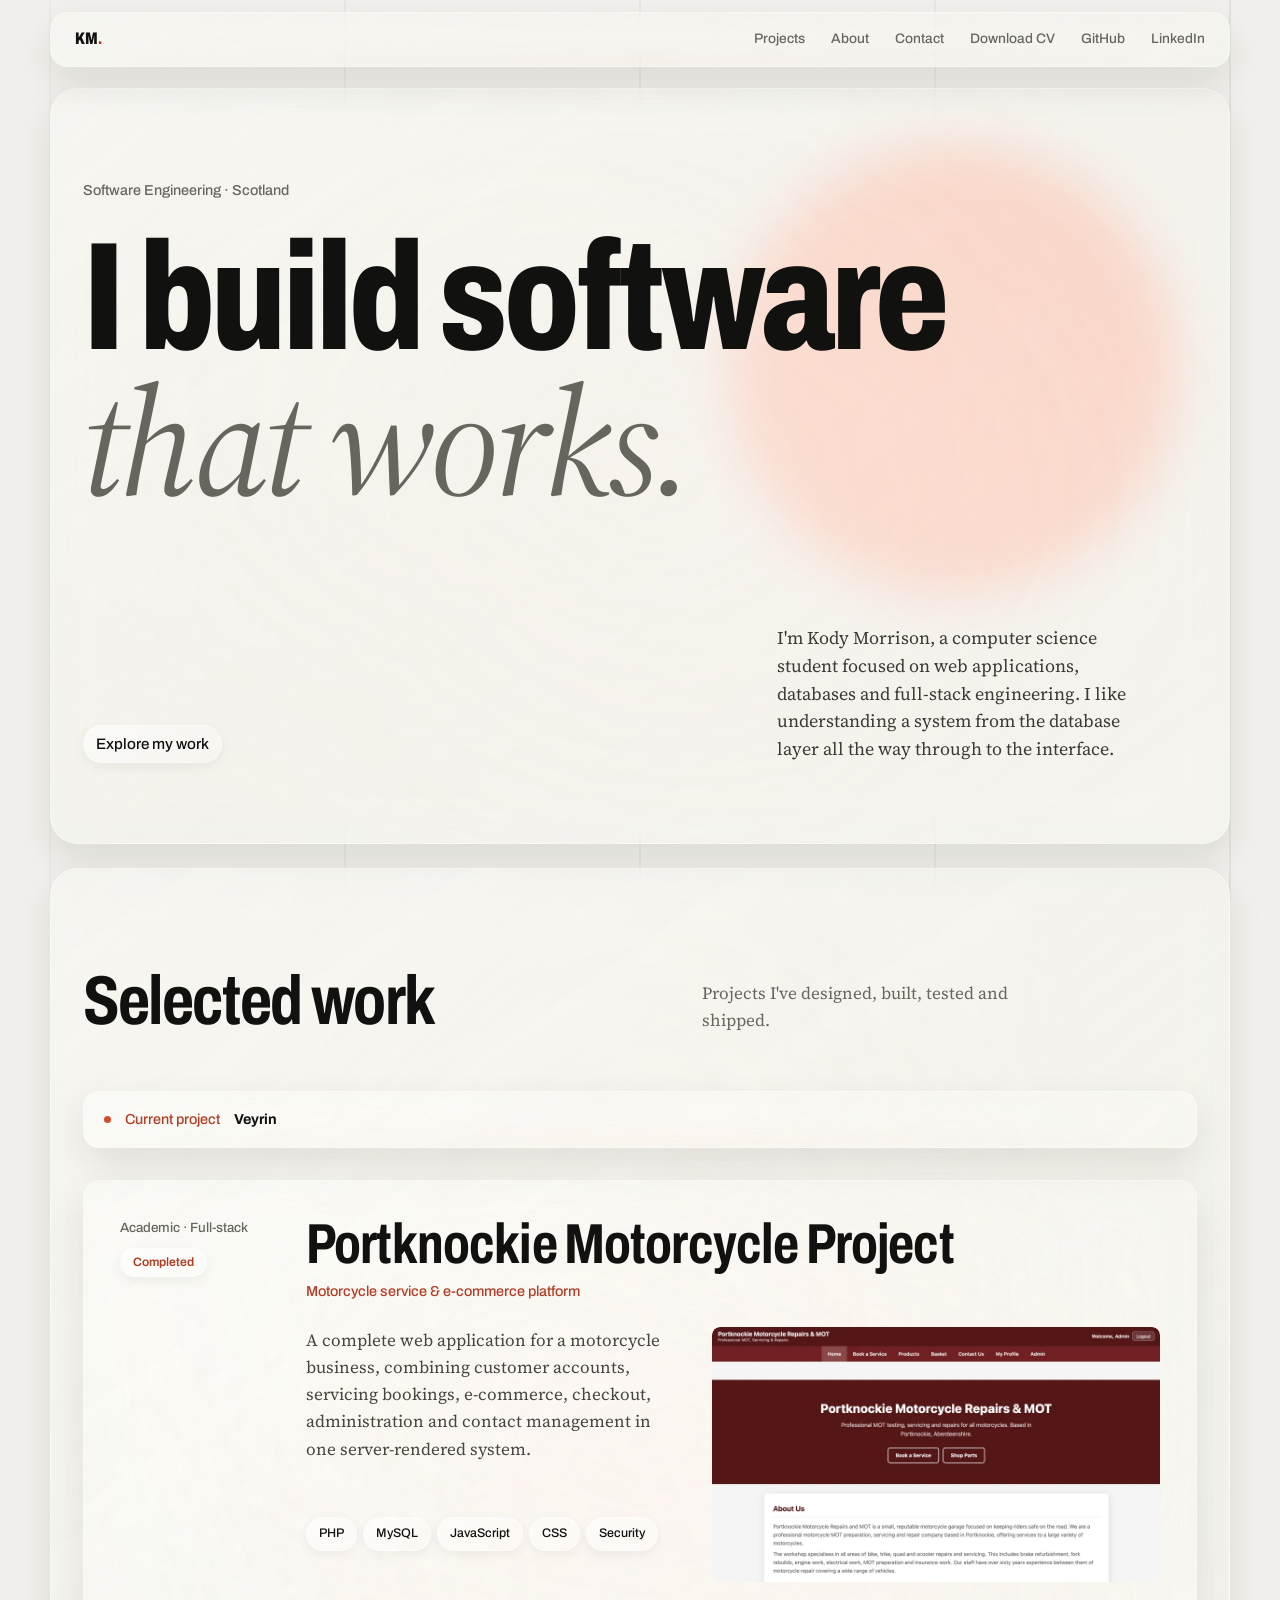
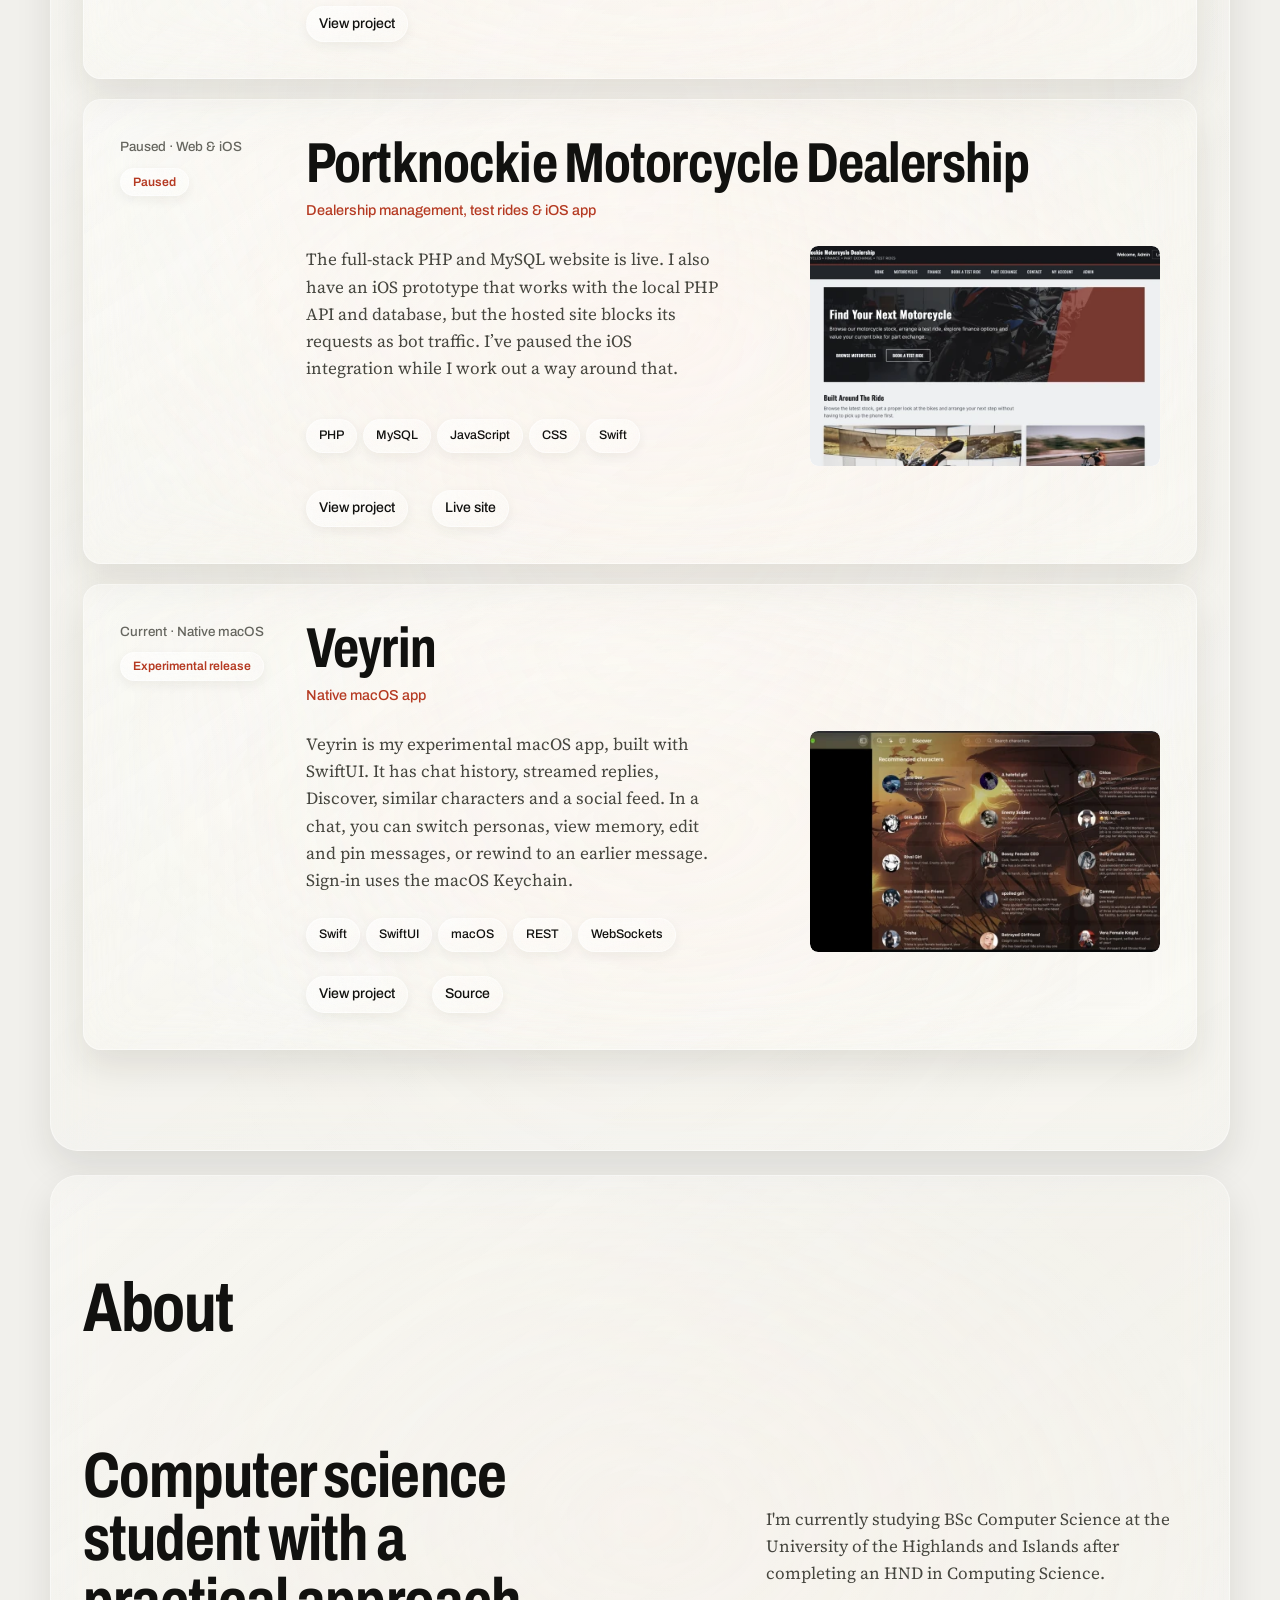
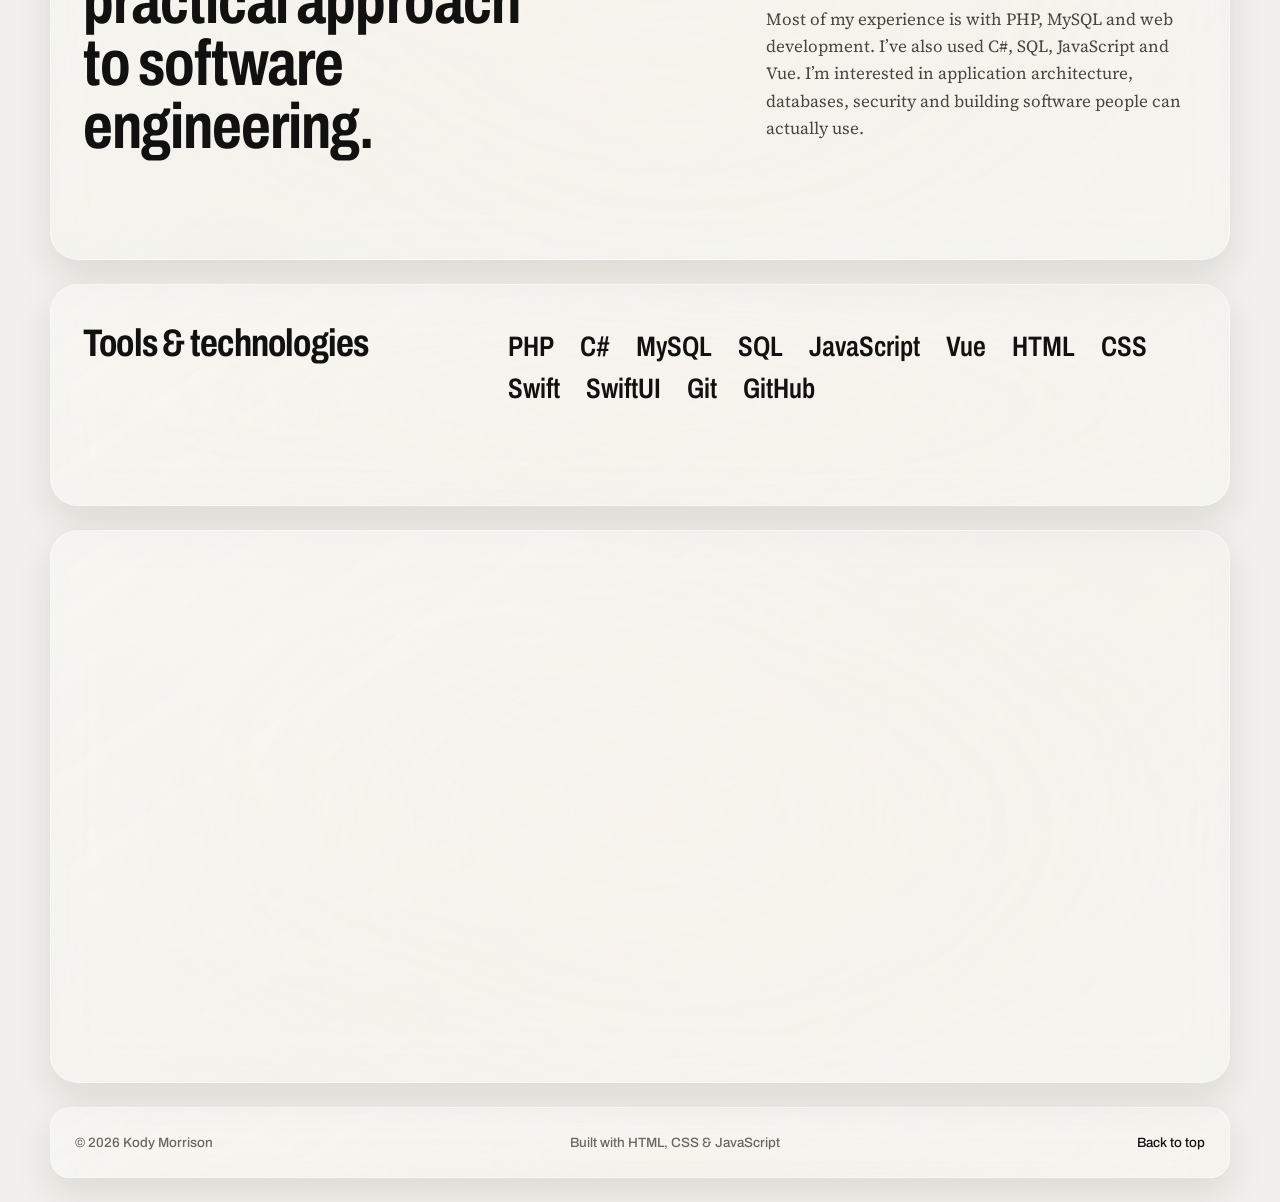
==== commit 17578577: "Update Veyrin project details Present Veyrin as an experimental native macOS app across the portfoli" ====
--- a/index.html
+++ b/index.html
@@ -83,19 +83,11 @@
         <article class="project reveal">
           <div class="project-meta"><span>Current · Native macOS</span><span class="project-status">Experimental release</span></div>
           <div class="project-content">
-<<<<<<< Updated upstream
-            <div class="project-heading"><h3>Character.AI macOS Client</h3><p class="project-type">Native Swift / SwiftUI desktop client</p></div>
-            <div class="project-preview"><div class="screenshot-placeholder"><span>Native macOS client</span><small>Currently in development</small></div></div>
-            <p class="project-description">A native SwiftUI client for Character.AI with streamed conversations, message candidates, editing and pinning, character discovery, profiles and feed features. REST and WebSocket services sit behind a separate networking layer, with ongoing work focused on reliability, rendering and image performance.</p>
-            <div class="tags"><span>Swift</span><span>SwiftUI</span><span>REST</span><span>WebSockets</span><span>Swift Concurrency</span></div>
-            <div class="project-links"><a href="projects/character-ai-macos-client.html">View project <span aria-hidden="true">↗</span></a></div>
-=======
-            <div class="project-heading"><h3>Veyrin</h3><p class="project-type">Native Character.AI macOS client</p></div>
-            <div class="project-preview"><img src="screenshots/veyrin-browsing-960.webp" srcset="screenshots/veyrin-browsing-480.webp 480w, screenshots/veyrin-browsing-960.webp 960w, screenshots/veyrin-browsing-1440.webp 1440w, screenshots/veyrin-browsing-1800.webp 1800w" sizes="(max-width: 760px) calc(100vw - 112px), (max-width: 980px) calc(43.5vw - 101px), (max-width: 1280px) calc(36vw - 81px), 379px" width="1800" height="998" alt="Veyrin's native macOS Discover screen showing Character.AI character recommendations" loading="lazy" decoding="async"></div>
-            <p class="project-description">Veyrin is my unofficial Character.AI app for Mac, built with SwiftUI. It has chat history, streamed replies, Discover, similar characters and a social feed. In a chat, you can switch personas, view memory, edit and pin messages, or rewind to an earlier message. Sign-in uses the macOS Keychain.</p>
+            <div class="project-heading"><h3>Veyrin</h3><p class="project-type">Native macOS app</p></div>
+            <div class="project-preview"><img src="screenshots/veyrin-browsing-960.webp" srcset="screenshots/veyrin-browsing-480.webp 480w, screenshots/veyrin-browsing-960.webp 960w, screenshots/veyrin-browsing-1440.webp 1440w, screenshots/veyrin-browsing-1800.webp 1800w" sizes="(max-width: 760px) calc(100vw - 112px), (max-width: 980px) calc(43.5vw - 101px), (max-width: 1280px) calc(36vw - 81px), 379px" width="1800" height="998" alt="Veyrin Discover screen" loading="lazy" decoding="async"></div>
+            <p class="project-description">Veyrin is my experimental macOS app, built with SwiftUI. It has chat history, streamed replies, Discover, similar characters and a social feed. In a chat, you can switch personas, view memory, edit and pin messages, or rewind to an earlier message. Sign-in uses the macOS Keychain.</p>
             <div class="tags"><span>Swift</span><span>SwiftUI</span><span>macOS</span><span>REST</span><span>WebSockets</span></div>
             <div class="project-links"><a href="projects/character-ai-macos-client.html">View project</a><a href="https://github.com/KodyMorrison3/Veyrin" target="_blank" rel="noopener noreferrer">Source</a></div>
->>>>>>> Stashed changes
           </div>
         </article>
       </div>
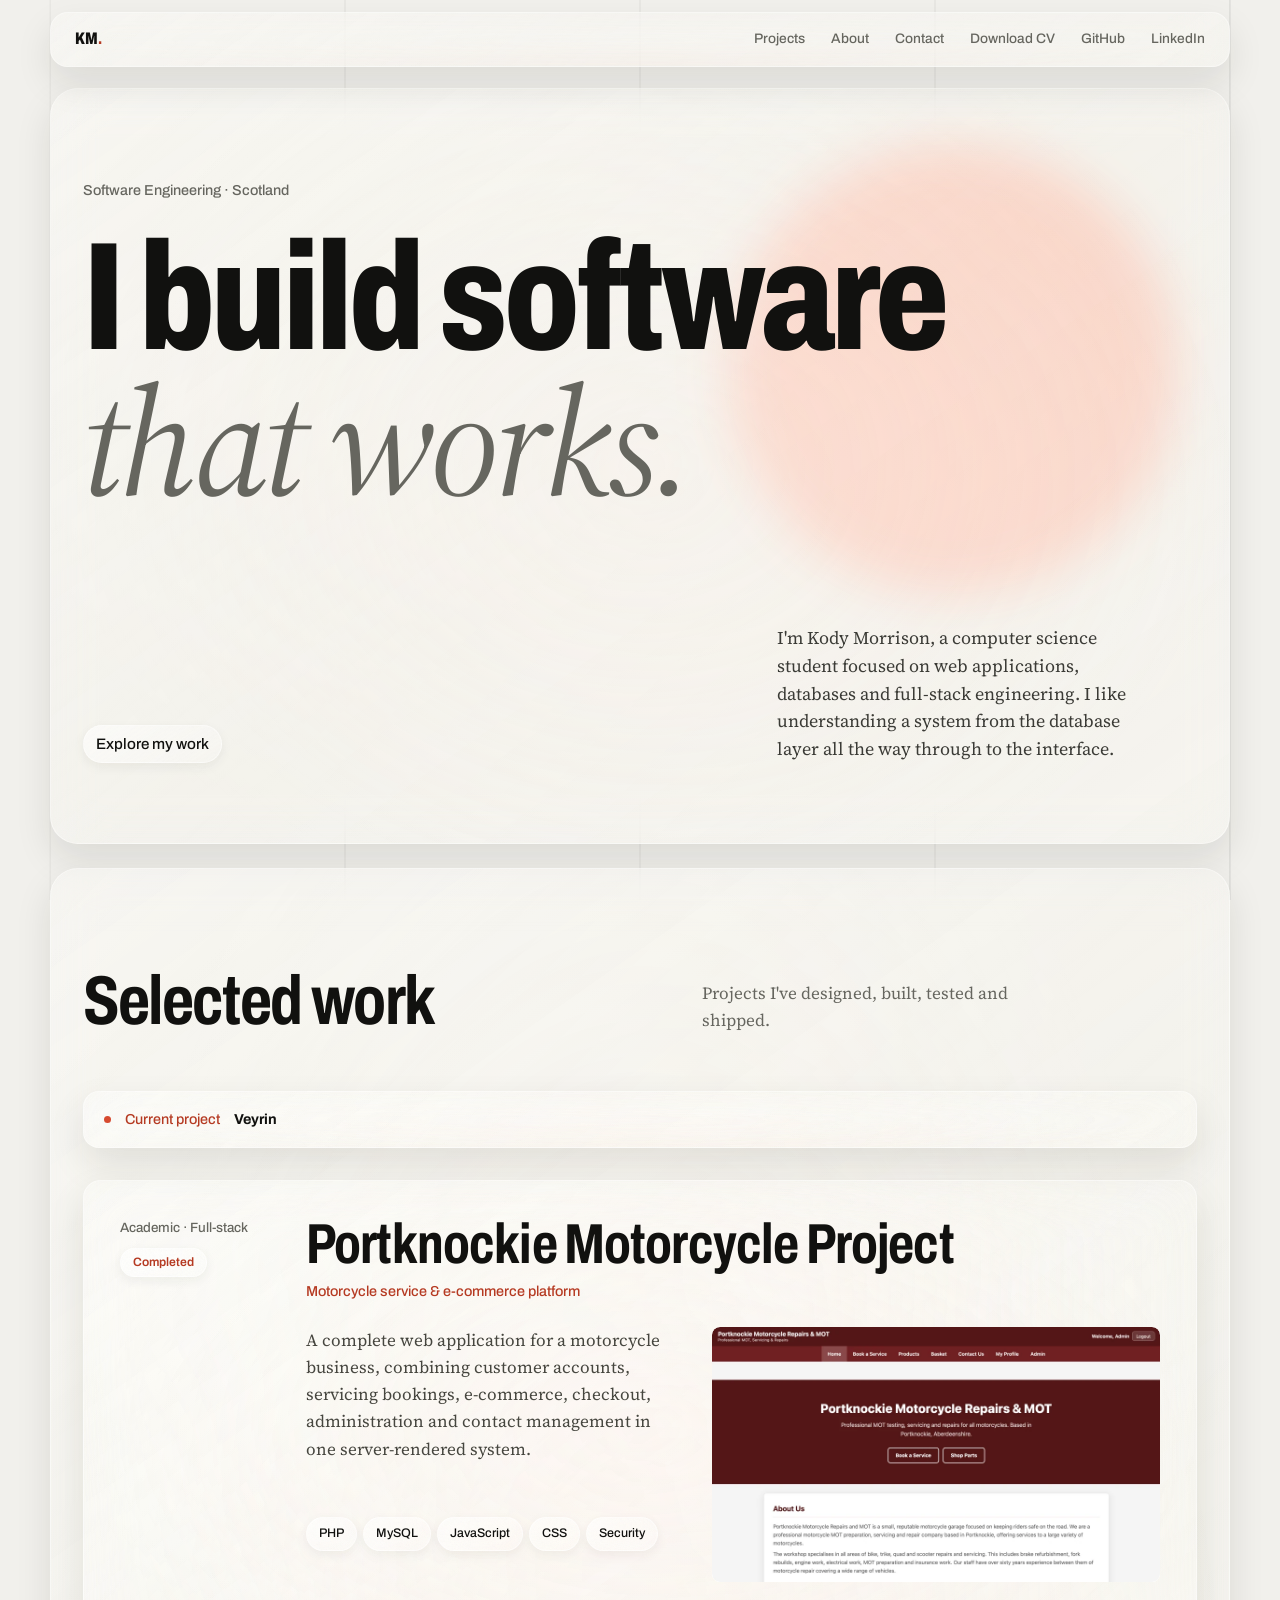
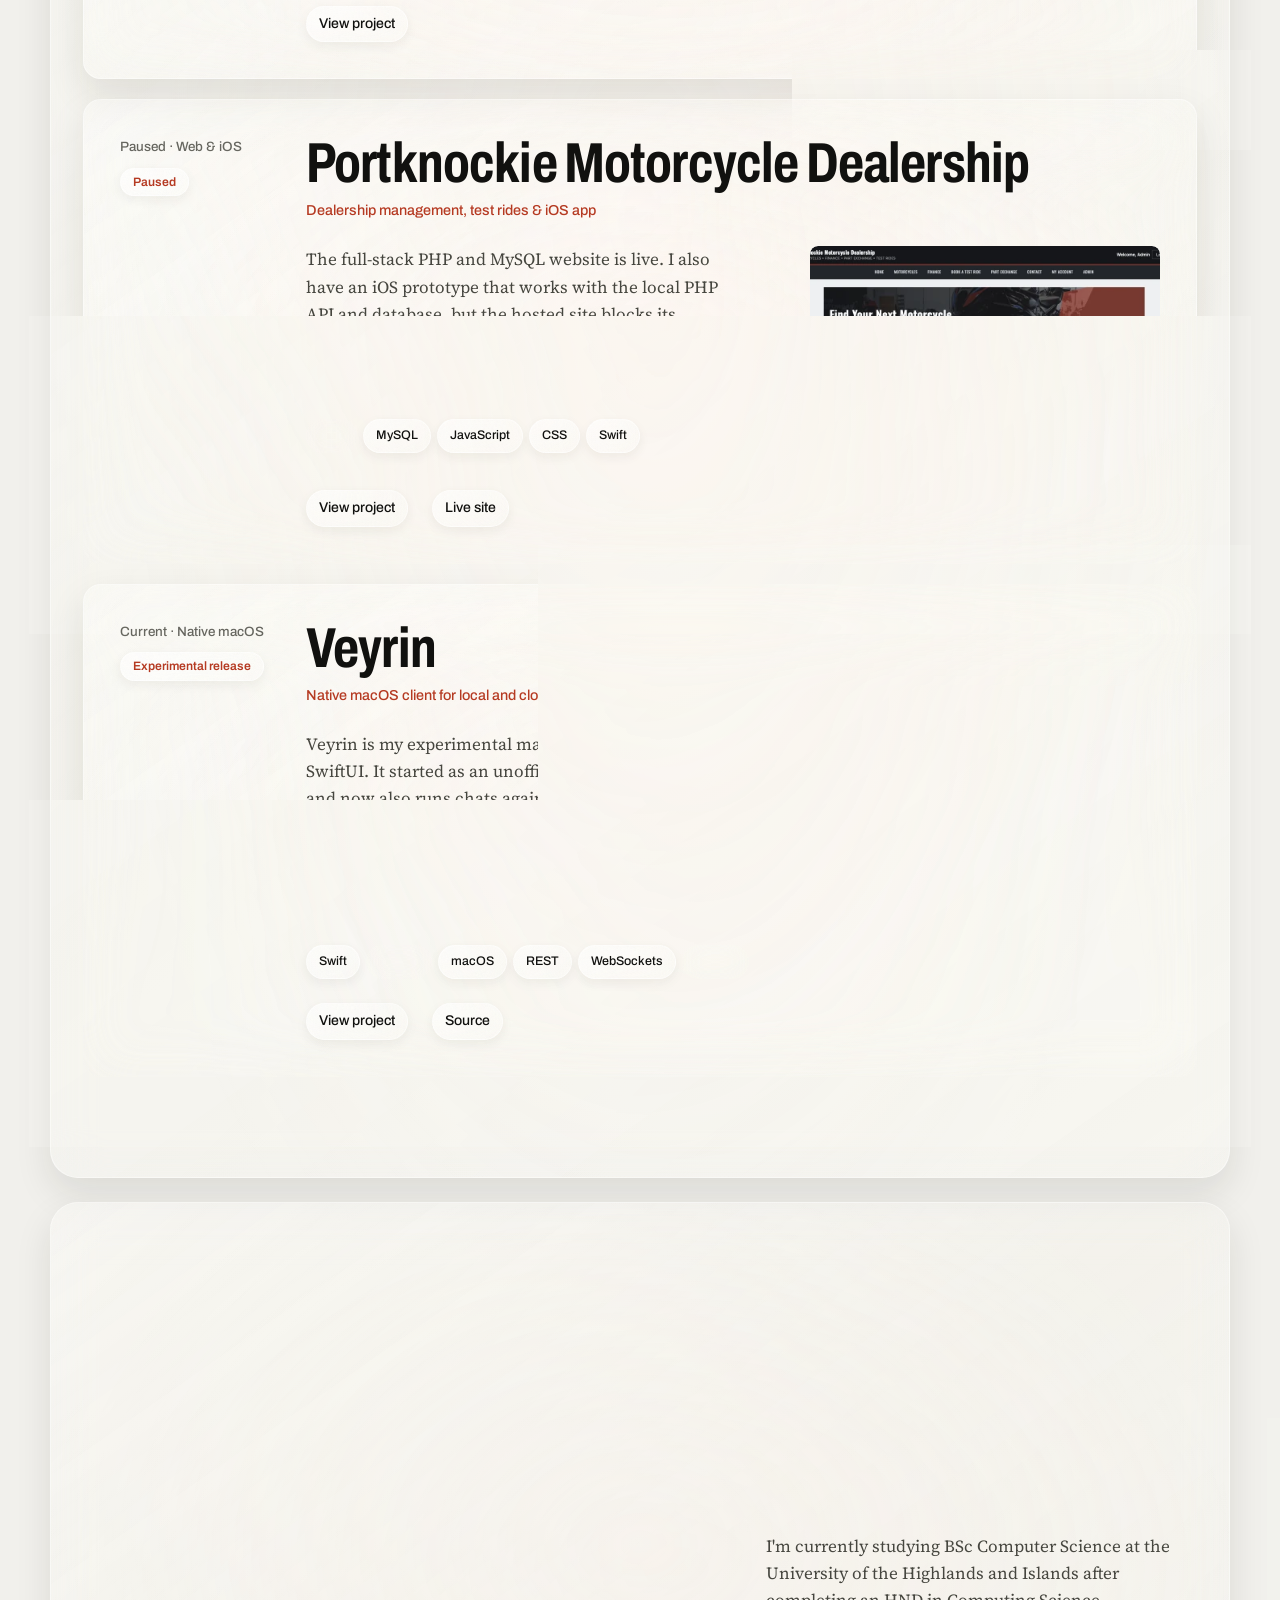
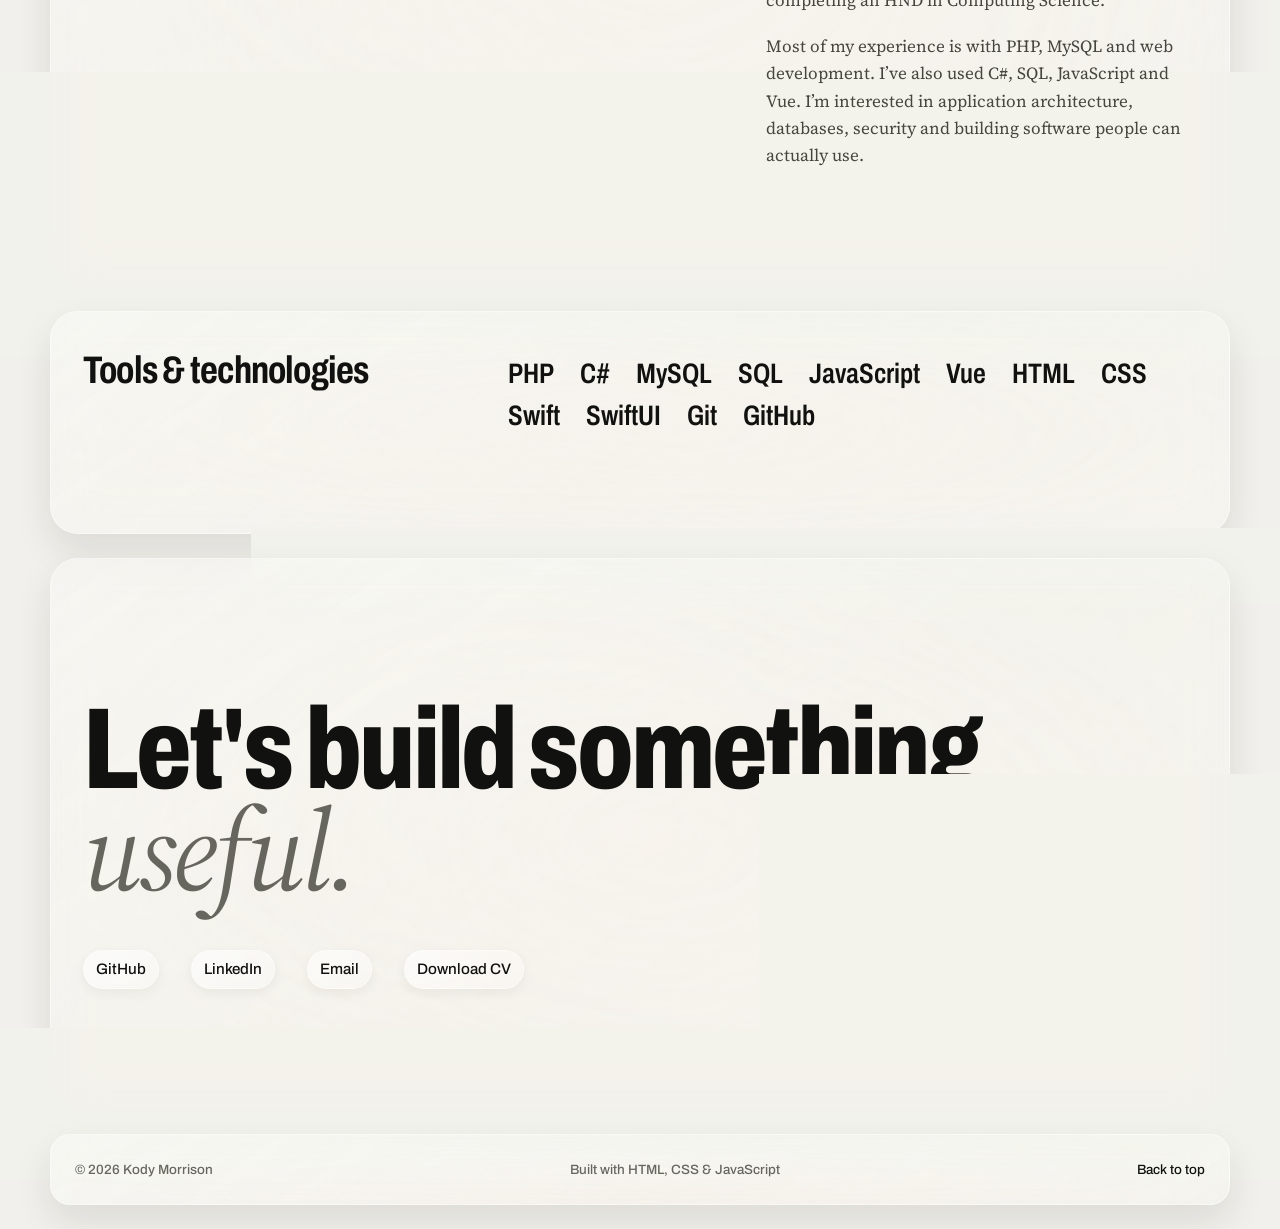
==== commit 64eacca9: "Document Veyrin's local and cloud AI support Update the portfolio and project page to describe Ollam" ====
--- a/index.html
+++ b/index.html
@@ -83,10 +83,10 @@
         <article class="project reveal">
           <div class="project-meta"><span>Current · Native macOS</span><span class="project-status">Experimental release</span></div>
           <div class="project-content">
-            <div class="project-heading"><h3>Veyrin</h3><p class="project-type">Native macOS app</p></div>
+            <div class="project-heading"><h3>Veyrin</h3><p class="project-type">Native macOS client for local and cloud AI</p></div>
             <div class="project-preview"><img src="screenshots/veyrin-browsing-960.webp" srcset="screenshots/veyrin-browsing-480.webp 480w, screenshots/veyrin-browsing-960.webp 960w, screenshots/veyrin-browsing-1440.webp 1440w, screenshots/veyrin-browsing-1800.webp 1800w" sizes="(max-width: 760px) calc(100vw - 112px), (max-width: 980px) calc(43.5vw - 101px), (max-width: 1280px) calc(36vw - 81px), 379px" width="1800" height="998" alt="Veyrin Discover screen" loading="lazy" decoding="async"></div>
-            <p class="project-description">Veyrin is my experimental macOS app, built with SwiftUI. It has chat history, streamed replies, Discover, similar characters and a social feed. In a chat, you can switch personas, view memory, edit and pin messages, or rewind to an earlier message. Sign-in uses the macOS Keychain.</p>
-            <div class="tags"><span>Swift</span><span>SwiftUI</span><span>macOS</span><span>REST</span><span>WebSockets</span></div>
+            <p class="project-description">Veyrin is my experimental macOS app, built with SwiftUI. It started as an unofficial Character.AI client and now also runs chats against local Ollama models and my own cloud API keys, with a saved character library, importable personas and per-provider chat history. Keys and sign-in stay in the macOS Keychain.</p>
+            <div class="tags"><span>Swift</span><span>SwiftUI</span><span>macOS</span><span>REST</span><span>WebSockets</span><span>Ollama</span></div>
             <div class="project-links"><a href="projects/character-ai-macos-client.html">View project</a><a href="https://github.com/KodyMorrison3/Veyrin" target="_blank" rel="noopener noreferrer">Source</a></div>
           </div>
         </article>
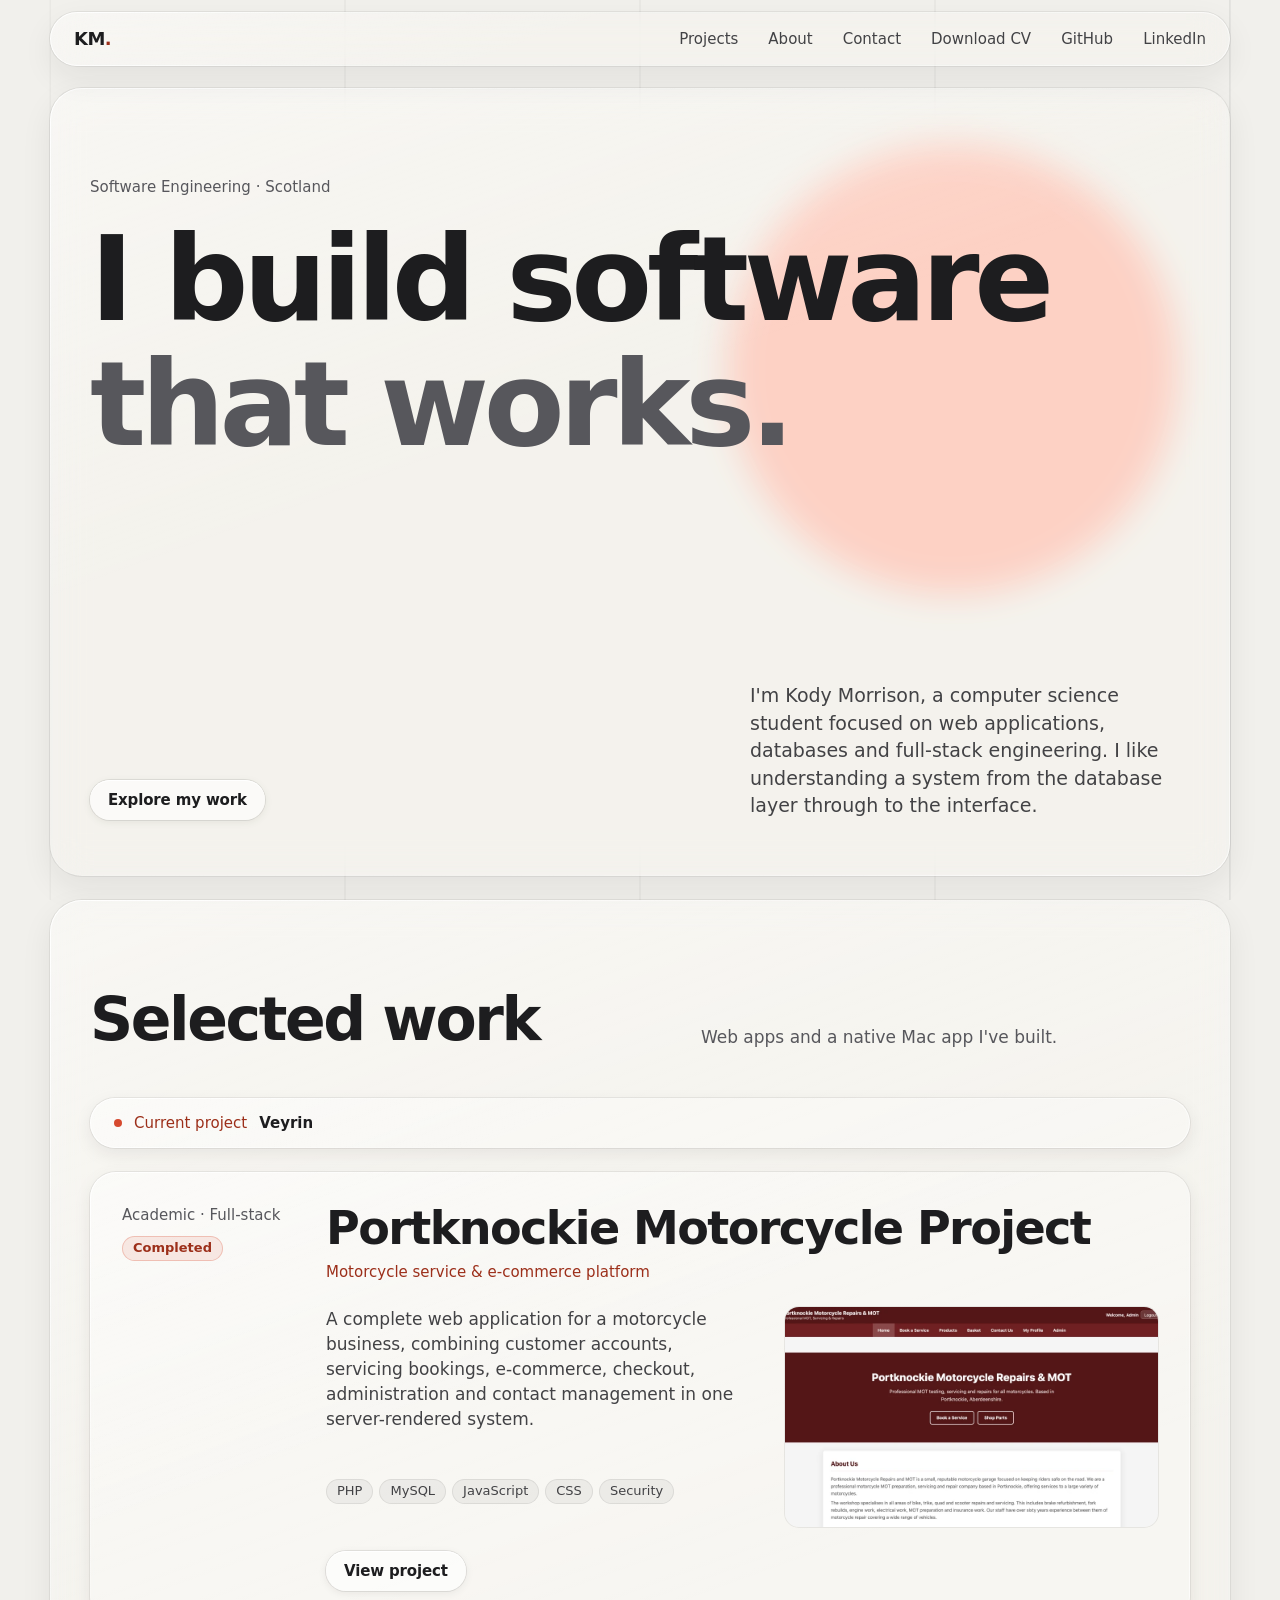
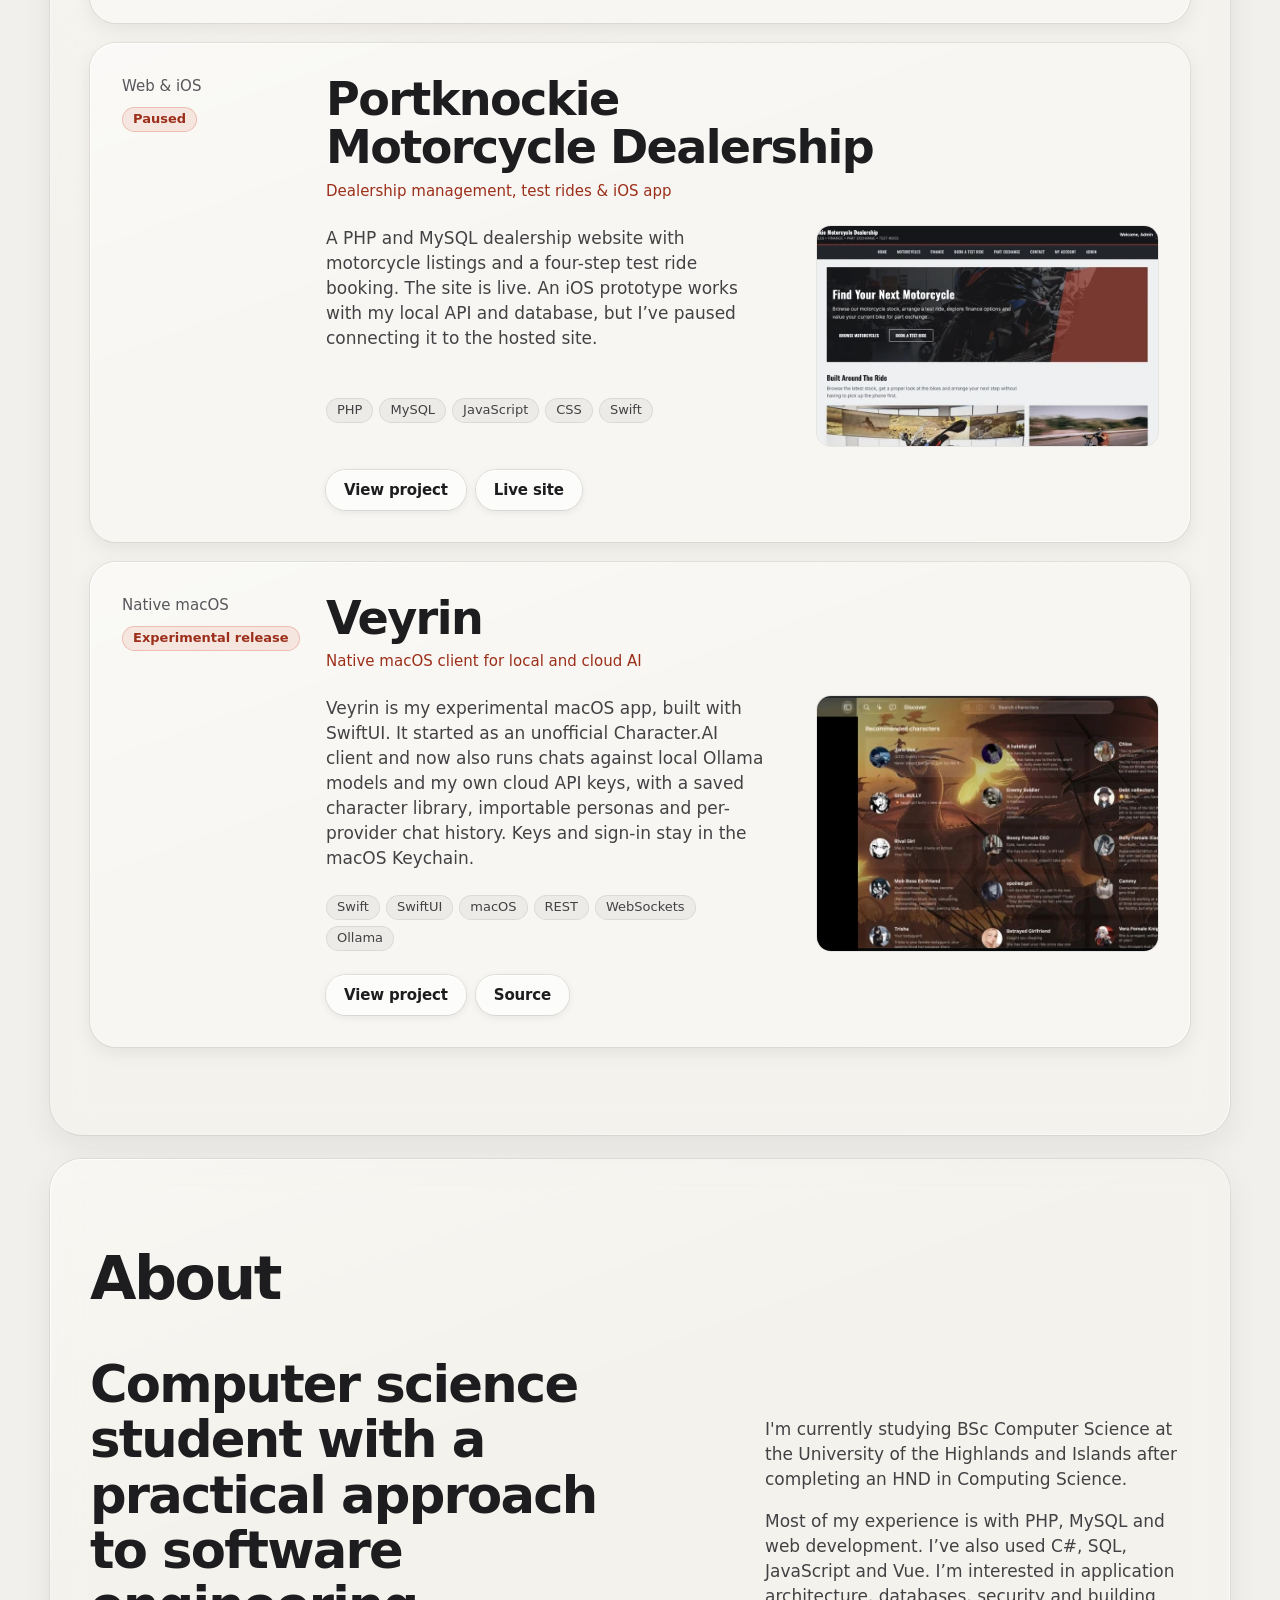
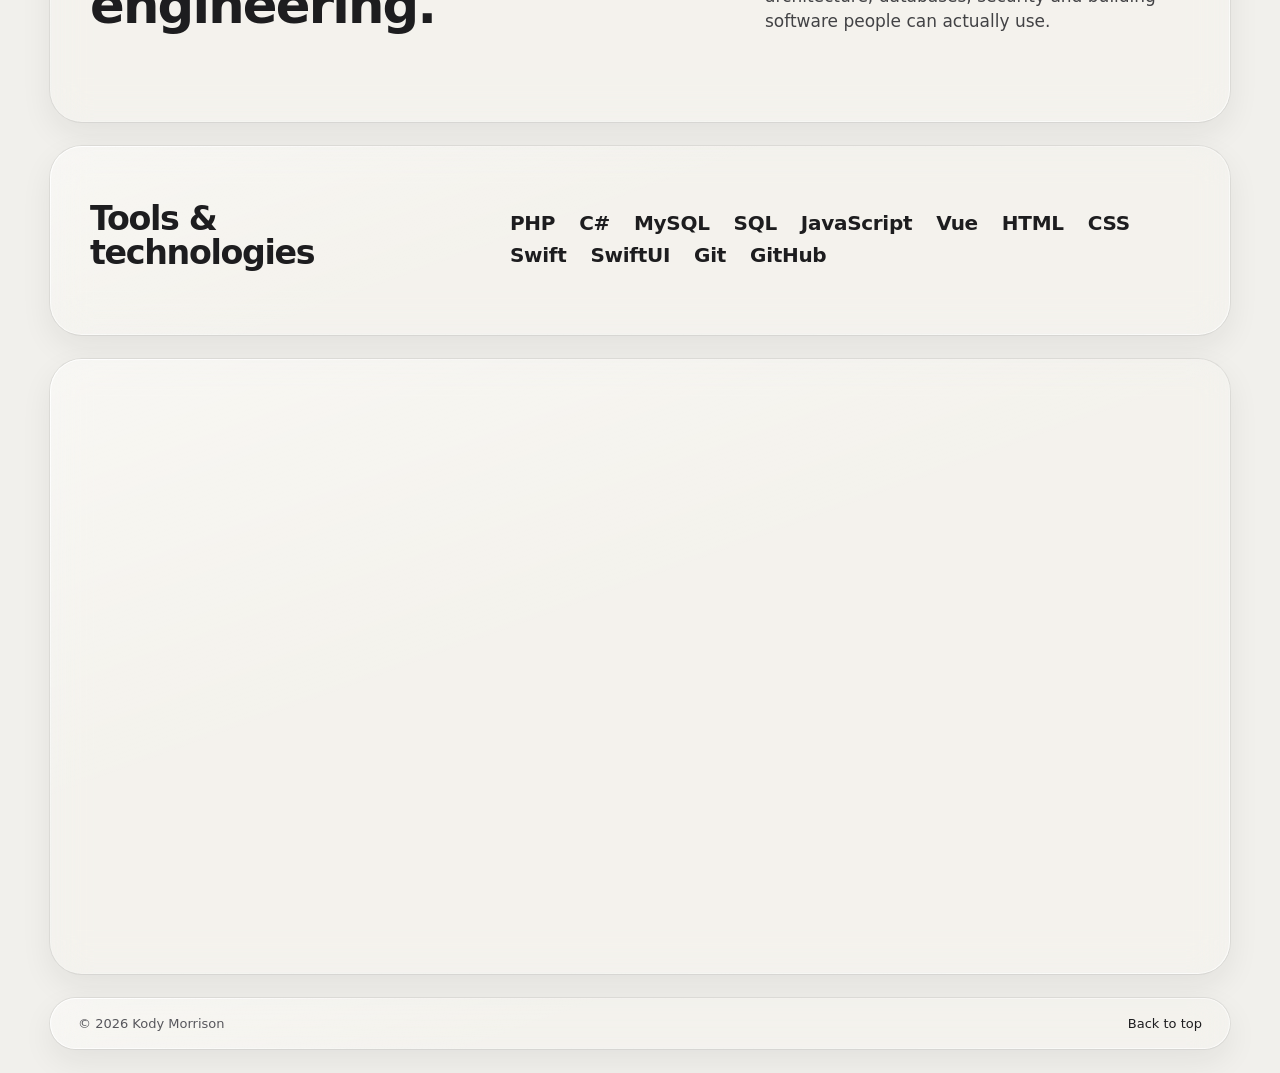
==== commit 9aa0663e: "Redesign portfolio with Liquid Glass styling Replace external fonts and the previous visual system w" ====
--- a/index.html
+++ b/index.html
@@ -9,13 +9,13 @@
   <meta property="og:title" content="Kody Morrison | Software Engineering">
   <meta property="og:description" content="Software engineering student building practical web applications, databases and full-stack systems.">
   <meta property="og:type" content="website">
+  <meta property="og:url" content="https://kodymorrison3.github.io/Portfolio/">
+  <meta property="og:site_name" content="Kody Morrison">
+  <!-- TODO: add <meta property="og:image" content="https://kodymorrison3.github.io/Portfolio/og-image.png"> (1200x630 PNG or JPG) so shared links get a preview -->
   <meta name="twitter:card" content="summary">
   <title>Kody Morrison | Software Engineering</title>
   <link rel="icon" href="favicon.svg" type="image/svg+xml">
-  <link rel="preconnect" href="https://fonts.googleapis.com">
-  <link rel="preconnect" href="https://fonts.gstatic.com" crossorigin>
-  <link href="https://fonts.googleapis.com/css2?family=Archivo:wdth,wght@62..125,400..900&family=Source+Serif+4:opsz,wght@8..60,400&display=swap" rel="stylesheet">
-  <link rel="stylesheet" href="styles.css?v=20261022-6">
+  <link rel="stylesheet" href="styles.css?v=20261024-1">
   <script src="script.js" defer></script>
 </head>
 <body>
@@ -41,7 +41,7 @@
         </h1>
       </div>
       <div class="hero-bottom reveal reveal-delay-3">
-        <p class="intro">I'm Kody Morrison, a computer science student focused on web applications, databases and full-stack engineering. I like understanding a system from the database layer all the way through to the interface.</p>
+        <p class="intro">I'm Kody Morrison, a computer science student focused on web applications, databases and full-stack engineering. I like understanding a system from the database layer through to the interface.</p>
         <a class="text-link" href="#projects">Explore my work</a>
       </div>
     </section>
@@ -49,7 +49,7 @@
     <section id="projects" class="projects" aria-labelledby="projects-title">
       <div class="section-heading reveal">
         <h2 id="projects-title">Selected work</h2>
-        <p>Projects I've designed, built, tested and shipped.</p>
+        <p>Web apps and a native Mac app I've built.</p>
       </div>
 
       <a class="current-project reveal" href="projects/character-ai-macos-client.html" aria-label="View current project: Veyrin">
@@ -70,18 +70,18 @@
         </article>
 
         <article class="project reveal">
-          <div class="project-meta"><span>Paused · Web &amp; iOS</span><span class="project-status">Paused</span></div>
+          <div class="project-meta"><span>Web &amp; iOS</span><span class="project-status">Paused</span></div>
           <div class="project-content">
             <div class="project-heading"><h3>Portknockie Motorcycle Dealership</h3><p class="project-type">Dealership management, test rides &amp; iOS app</p></div>
             <div class="project-preview"><img src="screenshots/dealership-960.webp" srcset="screenshots/dealership-480.webp 480w, screenshots/dealership-960.webp 960w, screenshots/dealership-1600.webp 1600w, screenshots/dealership-2400.webp 2400w" sizes="(max-width: 760px) calc(100vw - 112px), (max-width: 980px) calc(43.5vw - 101px), (max-width: 1280px) calc(36vw - 81px), 379px" width="2750" height="1560" alt="Screenshot of the Portknockie Motorcycle Dealership web application" loading="lazy" decoding="async"></div>
-            <p class="project-description">The full-stack PHP and MySQL website is live. I also have an iOS prototype that works with the local PHP API and database, but the hosted site blocks its requests as bot traffic. I’ve paused the iOS integration while I work out a way around that.</p>
+            <p class="project-description">A PHP and MySQL dealership website with motorcycle listings and a four-step test ride booking. The site is live. An iOS prototype works with my local API and database, but I’ve paused connecting it to the hosted site.</p>
             <div class="tags"><span>PHP</span><span>MySQL</span><span>JavaScript</span><span>CSS</span><span>Swift</span></div>
             <div class="project-links"><a href="projects/portknockie-motorcycle-dealership.html">View project</a><a href="https://portknockiemotorcycledealership.freedev.app" target="_blank" rel="noopener noreferrer">Live site</a></div>
           </div>
         </article>
 
         <article class="project reveal">
-          <div class="project-meta"><span>Current · Native macOS</span><span class="project-status">Experimental release</span></div>
+          <div class="project-meta"><span>Native macOS</span><span class="project-status">Experimental release</span></div>
           <div class="project-content">
             <div class="project-heading"><h3>Veyrin</h3><p class="project-type">Native macOS client for local and cloud AI</p></div>
             <div class="project-preview"><img src="screenshots/veyrin-browsing-960.webp" srcset="screenshots/veyrin-browsing-480.webp 480w, screenshots/veyrin-browsing-960.webp 960w, screenshots/veyrin-browsing-1440.webp 1440w, screenshots/veyrin-browsing-1800.webp 1800w" sizes="(max-width: 760px) calc(100vw - 112px), (max-width: 980px) calc(43.5vw - 101px), (max-width: 1280px) calc(36vw - 81px), 379px" width="1800" height="998" alt="Veyrin Discover screen" loading="lazy" decoding="async"></div>
@@ -109,6 +109,6 @@
     </section>
   </main>
 
-  <footer><span>© 2026 Kody Morrison</span><span>Built with HTML, CSS &amp; JavaScript</span><a href="#top">Back to top</a></footer>
+  <footer><span>© 2026 Kody Morrison</span><a href="#top">Back to top</a></footer>
 </body>
 </html>
--- a/styles.css
+++ b/styles.css
@@ -1,84 +1,90 @@
 /* ==========================================================================
    Kody Morrison — portfolio
-   Direction: restrained glass as a material, used in two places only
-   (the header and the project cards). Everything else is flat type on a
-   ruled page.
-
-   Type:    Archivo (condensed, bold) for headings and interface text,
-            Source Serif 4 for reading text.
-   Backdrop: a fixed ruled grid plus one flat tinted disc. The grid is what
-            makes the glass legible: lines stay crisp outside a panel and
-            dissolve inside it.
+   Liquid Glass, light mode, with system (SF Pro) typography.
+
+   Material hierarchy (each level is visibly different from the one it sits on)
+     1. Panels   page sections, header, footer. The only layers that blur what
+                 is behind them (one blur per stack, never glass-on-glass).
+     2. Cards    project cards and the "current project" bar. Lighter tint,
+                 stronger rim and lift. They sit on a panel, so they don't blur.
+     3. Buttons  capsule controls (links). Brightest fill, press state.
+     4. Tags     non-interactive labels. Tonal fill, no glass at all.
+
+   Light: top-left. Every glass surface gets a specular rim that is bright at
+   the top-left and bottom-right and dim along the sides, plus a soft sheen.
+   The header, project cards and current-project bar also catch light under
+   the pointer (script.js sets --glass-x / --glass-y).
+
+   Backdrop: four column rules matching the content column, and one flat tinted
+   disc. Glass needs something behind it to bend; this is deliberately sparse.
    ========================================================================== */
 
 :root {
+  color-scheme: light;
+
   --bg: #f1f0ec;
-  --surface: #fff;
-  --text: #11110f;
-  --muted: #66665f;
-  --line: rgba(17, 17, 15, .14);
-  --grid: rgba(17, 17, 15, .07);
-  --accent: #d64a2f;       /* fills, dot, underlines */
-  --accent-ink: #b53a22;   /* accent for small text (AA on the page background) */
-  --accent-tint: rgba(214, 74, 47, .2);
+  --text: #1d1d1f;
+  --text-2: #424245;
+  --muted: #57575c;
+  --accent: #d64a2f;          /* fills, dot, focus ring */
+  --accent-ink: #9c2f1a;      /* accent used as small text; AA over the disc */
+  --accent-tint: rgba(214, 74, 47, .22);
+  --grid: rgba(29, 29, 31, .07);
+  --line: rgba(29, 29, 31, .12);
+
   --max: 1180px;
   --ease: cubic-bezier(.22, 1, .36, 1);
 
-  --display: "Archivo", "Helvetica Neue", Arial, sans-serif;
-  --body: "Source Serif 4", Georgia, "Times New Roman", serif;
-
-  --glass-bg: rgba(249, 248, 244, .2);
-  --glass-edge: rgba(255, 255, 255, .42);
-  --glass-blur: blur(26px) saturate(165%);
-  --glass-shadow: 0 16px 36px rgba(32, 28, 23, .1);
-
-  --r-panel: 18px;
-  --r-media: 8px;
-  --r-chip: 3px;
-}
-
-@property --glass-x {
-  syntax: "<length>";
-  inherits: true;
-  initial-value: 0px;
-}
-@property --glass-y {
-  syntax: "<length>";
-  inherits: true;
-  initial-value: 0px;
+  /* SF Pro on Apple devices, the platform UI font everywhere else */
+  --font: -apple-system, BlinkMacSystemFont, "SF Pro Text", "SF Pro Display", system-ui, "Segoe UI", Roboto, "Helvetica Neue", Arial, sans-serif;
+
+  /* Apple-style type scale */
+  --fs-body: 1.0625rem;       /* 17 */
+  --fs-sub: .9375rem;         /* 15 */
+  --fs-foot: .8125rem;        /* 13 */
+
+  /* glass */
+  --blur: blur(18px) saturate(170%);
+  --tint-panel: rgba(255, 255, 255, .18);
+  --tint-card: rgba(255, 255, 255, .28);
+  --sheen: linear-gradient(160deg, rgba(255, 255, 255, .34), rgba(255, 255, 255, 0) 42%);
+  --hairline: 0 0 0 1px rgba(29, 29, 31, .07);
+  --lift-panel: 0 12px 32px rgba(32, 28, 23, .07);
+  --lift-card: 0 6px 18px rgba(32, 28, 23, .08);
+  --rim: linear-gradient(135deg, rgba(255, 255, 255, .95), rgba(255, 255, 255, .16) 30%, rgba(255, 255, 255, .06) 62%, rgba(255, 255, 255, .7));
+
+  /* corners: concentric (card radius minus its padding is the media radius) */
+  --r-panel: 32px;
+  --r-card: 26px;
+  --r-media: 14px;
 }
 
 * { box-sizing: border-box; }
-html { scroll-behavior: smooth; scroll-padding-top: 90px; }
+html { scroll-behavior: smooth; scroll-padding-top: 92px; -webkit-text-size-adjust: 100%; }
 body {
   margin: 0;
   overflow-x: hidden;
   background: var(--bg);
   color: var(--text);
-  font-family: var(--body);
-  font-size: 1.0625rem;
-  line-height: 1.6;
+  font-family: var(--font);
+  font-size: var(--fs-body);
+  line-height: 1.47;
+  -webkit-font-smoothing: antialiased;
 }
 a { color: inherit; text-decoration: none; }
-a:focus-visible { outline: 2px solid var(--accent); outline-offset: 5px; }
+a:focus-visible { outline: 2px solid var(--accent); outline-offset: 3px; border-radius: 6px; }
 img { max-width: 100%; }
 ::selection { background: var(--accent); color: #fff; }
 
-/* interface text: Archivo, sentence case, no monospace */
-.wordmark, nav, .eyebrow, .text-link, .current-project, .project-meta, .project-status,
-.tags, .project-links, .contact-links, footer, .case-meta, .case-list, .case-actions, .case-status {
-  font-family: var(--display);
-  font-stretch: 100%;
-}
-
-/* --------------------------------------------------------------------------
-   Backdrop: column rules + one flat tinted disc
+h1, h2, h3, .about-lead, .case-lead { margin: 0; font-weight: 700; text-wrap: balance; }
+p, li { text-wrap: pretty; }
+
+/* --------------------------------------------------------------------------
+   Backdrop
    -------------------------------------------------------------------------- */
 body::before,
 body::after { content: ""; position: fixed; z-index: -1; pointer-events: none; }
 
-/* Column rules that match the content column (four equal columns), so the
-   structure behind the glass is the page's own layout. */
 body::before {
   top: 0;
   bottom: 0;
@@ -99,65 +105,72 @@
 }
 
 /* --------------------------------------------------------------------------
-   Liquid glass surfaces
+   1. Panels (the only blurred layer)
    -------------------------------------------------------------------------- */
 .site-header, .hero, .projects, .about, .stack, .contact, footer,
-.current-project, .project, .case-hero, .case-screenshot, .case-section {
-  position: relative;
-  isolation: isolate;
-  background: linear-gradient(145deg, rgba(255, 255, 255, .18), rgba(255, 255, 255, .04) 52%, rgba(255, 255, 255, .12)), var(--glass-bg);
-  border: 1px solid var(--glass-edge);
-  -webkit-backdrop-filter: var(--glass-blur);
-  backdrop-filter: var(--glass-blur);
-  box-shadow: var(--glass-shadow);
-}
-.site-header::before, .hero::before, .projects::before, .about::before,
-.stack::before, .contact::before, footer::before, .current-project::before,
-.project::before, .case-hero::before, .case-screenshot::before, .case-section::before {
+.case-hero, .case-screenshot, .case-section,
+.current-project, .project { position: relative; }
+
+.site-header, .hero, .projects, .about, .stack, .contact, footer,
+.case-hero, .case-screenshot, .case-section {
+  background: var(--sheen), var(--tint-panel);
+  -webkit-backdrop-filter: var(--blur);
+  backdrop-filter: var(--blur);
+  box-shadow: var(--hairline), var(--lift-panel);
+}
+
+/* 2. Cards: sit on a panel, so no second blur, just a stronger material */
+.current-project, .project {
+  background: var(--sheen), var(--tint-card);
+  box-shadow: var(--hairline), var(--lift-card);
+}
+
+/* specular rim (1px ring, masked out of a gradient) */
+.site-header::after, .hero::after, .projects::after, .about::after, .stack::after,
+.contact::after, footer::after, .case-hero::after, .case-screenshot::after,
+.case-section::after, .current-project::after, .project::after {
+  content: "";
+  position: absolute;
+  inset: 0;
+  z-index: 2;
+  padding: 1px;
+  border-radius: inherit;
+  pointer-events: none;
+  background: var(--rim);
+  -webkit-mask: linear-gradient(#000 0 0) content-box, linear-gradient(#000 0 0);
+  -webkit-mask-composite: xor;
+  mask: linear-gradient(#000 0 0) content-box, linear-gradient(#000 0 0);
+  mask-composite: exclude;
+}
+
+/* light that follows the pointer: header, project cards, current-project only */
+.site-header::before, .current-project::before, .project::before {
   content: "";
   position: absolute;
   inset: 0;
   z-index: 0;
+  border-radius: inherit;
   pointer-events: none;
-  border-radius: inherit;
-  background:
-    radial-gradient(ellipse 70% 90% at calc(50% + var(--glass-x, 0px)) calc(50% + var(--glass-y, 0px)), rgba(255, 255, 255, .3), transparent 72%),
-    radial-gradient(ellipse 65% 75% at calc(50% + var(--glass-x, 0px) + 36px) calc(50% + var(--glass-y, 0px) + 24px), rgba(255, 190, 160, .1), transparent 74%),
-    linear-gradient(135deg, rgba(255, 255, 255, .14), transparent 48%, rgba(255, 255, 255, .05));
-  mix-blend-mode: screen;
-  opacity: .72;
-  transition: opacity .35s ease, --glass-x .18s ease-out, --glass-y .18s ease-out;
-}
-.site-header > *, .hero > *, .projects > *, .about > *, .stack > *,
-.contact > *, footer > *, .current-project > *, .project > *,
-.case-hero > *, .case-screenshot > *, .case-section > * {
-  position: relative;
-  z-index: 1;
+  opacity: 0;
+  transition: opacity .3s ease;
+  background: radial-gradient(circle 280px at calc(50% + var(--glass-x, 0px)) calc(50% + var(--glass-y, 0px)), rgba(255, 255, 255, .95), rgba(255, 255, 255, 0) 70%);
 }
 @media (hover: hover) and (pointer: fine) {
-  .site-header:hover::before, .hero:hover::before, .projects:hover::before,
-  .about:hover::before, .stack:hover::before, .contact:hover::before,
-  footer:hover::before, .current-project:hover::before, .project:hover::before,
-  .case-hero:hover::before, .case-screenshot:hover::before, .case-section:hover::before { opacity: 1; }
-}
-.tags span, .project-status, .case-meta span, .case-status,
-.project-links a, .contact-links a, .case-actions a, .text-link {
-  border: 1px solid var(--glass-edge);
-  border-radius: 999px;
-  background: rgba(255, 255, 255, .3);
-  -webkit-backdrop-filter: blur(14px) saturate(150%);
-  backdrop-filter: blur(14px) saturate(150%);
-  box-shadow: inset 0 1px 0 rgba(255, 255, 255, .75), 0 4px 12px rgba(32, 28, 23, .06);
-}
+  .site-header:hover::before, .current-project:hover::before, .project:hover::before { opacity: 1; }
+}
+
+/* real content sits above the sheen and below the rim */
+.site-header > *, .hero > *, .projects > *, .about > *, .stack > *, .contact > *,
+footer > *, .case-hero > *, .case-screenshot > *, .case-section > *,
+.current-project > *, .project > * { position: relative; z-index: 1; }
+
 @supports not ((backdrop-filter: blur(1px)) or (-webkit-backdrop-filter: blur(1px))) {
   .site-header, .hero, .projects, .about, .stack, .contact, footer,
-  .current-project, .project, .case-hero, .case-screenshot, .case-section {
-    background: rgba(249, 249, 246, .96);
-  }
-}
-
-/* --------------------------------------------------------------------------
-   Header
+  .case-hero, .case-screenshot, .case-section { background: rgba(250, 249, 246, .94); }
+}
+
+/* --------------------------------------------------------------------------
+   Header: floating capsule
    -------------------------------------------------------------------------- */
 .site-header {
   position: fixed;
@@ -166,152 +179,184 @@
   transform: translateX(-50%);
   z-index: 50;
   width: min(var(--max), calc(100% - 48px));
-  margin: 0 auto;
-  padding: 13px 24px;
+  padding: 8px 10px 8px 24px;
   display: flex;
   justify-content: space-between;
   align-items: center;
-  border-radius: 18px;
-}
-.hero, .case-hero {
-  border-radius: 28px;
-  margin: 88px 0 24px;
-  padding-right: 32px;
-  padding-left: 32px;
-}
-.projects, .about, .stack, .contact {
-  margin: 24px 0;
-  padding-right: 32px;
-  padding-left: 32px;
-  border-radius: 28px;
-}
-.case-section, .case-screenshot {
-  margin: 24px 0;
-  padding-right: 32px;
-  padding-left: 32px;
-  border-radius: 28px;
-}
-.wordmark { font-size: 1.05rem; font-weight: 800; font-stretch: 75%; letter-spacing: -.01em; transition: opacity .3s ease; }
-.wordmark:hover { opacity: .55; }
-.wordmark span, .text-link span, .project-type, .project-links span, .contact-links span, .case-actions span { color: var(--accent-ink); }
-
-nav { display: flex; gap: 26px; font-size: .86rem; font-weight: 500; }
-nav, .hero, .case-study { scroll-margin-top: 128px; }
-nav a { position: relative; color: var(--muted); transition: color .3s ease; }
-nav a::after { content: ""; position: absolute; right: 0; bottom: -6px; left: 0; height: 1px; background: var(--accent); transform: scaleX(0); transform-origin: right; transition: transform .4s var(--ease); }
-nav a:hover { color: var(--text); }
-nav a:hover::after { transform: scaleX(1); transform-origin: left; }
+  border-radius: 999px;
+}
+.wordmark { font-size: 1.125rem; font-weight: 700; letter-spacing: -.03em; transition: opacity .25s ease; }
+.wordmark span { color: var(--accent-ink); }
+
+nav { display: flex; align-items: center; gap: 2px; font-size: var(--fs-sub); font-weight: 500; }
+nav a { padding: 8px 14px; border-radius: 999px; color: var(--text-2); transition: color .25s ease, background-color .25s ease; }
+nav a:focus-visible { border-radius: 999px; }
+
+@media (hover: hover) {
+  .wordmark:hover { opacity: .6; }
+  nav a:hover { color: var(--text); background: rgba(29, 29, 31, .07); }
+}
 
 main { width: min(var(--max), calc(100% - 48px)); margin: 0 auto; }
 
 /* --------------------------------------------------------------------------
-   Headings
-   -------------------------------------------------------------------------- */
-h1, h2, h3, .about-lead, .case-lead { font-family: var(--display); font-stretch: 75%; font-weight: 700; }
-
-/* --------------------------------------------------------------------------
-   Hero: title left, link bottom-left, intro bottom-right
-   -------------------------------------------------------------------------- */
-.hero { min-height: 84vh; padding: 90px 32px 80px; display: flex; flex-direction: column; justify-content: space-between; }
-.eyebrow { margin: 0 0 28px; color: var(--muted); font-size: .9rem; font-weight: 500; }
-.hero-title { max-width: 1000px; margin: 0 0 80px; font-size: clamp(4.4rem, 12vw, 10.5rem); line-height: .88; letter-spacing: -.025em; font-weight: 800; }
-.hero-title em,
-.contact h2 em { color: var(--muted); font-family: var(--body); font-stretch: 100%; font-weight: 400; letter-spacing: -.03em; }
-.line-reveal { display: block; overflow: hidden; padding-bottom: .06em; }
+   Hero
+   -------------------------------------------------------------------------- */
+.hero, .case-hero { margin: 88px 0 24px; border-radius: var(--r-panel); }
+.hero {
+  min-height: calc(100vh - 112px);
+  min-height: calc(100svh - 112px);
+  padding: 88px 40px 56px;
+  display: flex;
+  flex-direction: column;
+  justify-content: space-between;
+}
+.eyebrow { margin: 0 0 24px; color: var(--muted); font-size: var(--fs-sub); font-weight: 500; }
+.hero-title { max-width: 1000px; margin: 0 0 72px; font-size: clamp(3.4rem, 9.2vw, 7.75rem); line-height: .98; letter-spacing: -.045em; font-weight: 700; }
+.hero-title em, .contact h2 em, .case-hero h1 em { font-style: normal; color: var(--muted); }
+.line-reveal { display: block; overflow: hidden; padding-bottom: .08em; }
 .line-reveal > span,
 .line-reveal > em { display: inline-block; transform: translateY(60%); animation: title-in .65s .25s var(--ease) forwards; }
 .line-reveal:nth-child(2) > em { animation-delay: .35s; }
 
-.hero-bottom { display: grid; grid-template-columns: minmax(0, 1fr) minmax(260px, 420px); gap: 40px; align-items: end; }
-.intro { max-width: 40ch; margin: 0; color: #3b3b36; font-size: 1.12rem; line-height: 1.55; }
-.text-link { order: -1; justify-self: start; border-bottom: 1px solid var(--text); padding-bottom: 5px; font-size: .95rem; font-weight: 500; transition: opacity .3s ease; }
-.text-link:hover { opacity: .55; }
-.text-link span { display: inline-block; margin-left: 8px; }
-
-/* --------------------------------------------------------------------------
-   Section scaffolding
-   -------------------------------------------------------------------------- */
-.projects, .about { padding: 100px 32px; }
-
-.section-heading { display: grid; grid-template-columns: minmax(0, 1.2fr) minmax(0, 1fr); gap: 25px; align-items: end; margin-bottom: 56px; }
-.section-heading h2 { margin: 0; font-size: clamp(2.6rem, 5.4vw, 4.8rem); line-height: .95; letter-spacing: -.02em; }
+.hero-bottom { display: grid; grid-template-columns: minmax(0, 1fr) minmax(260px, 440px); gap: 40px; align-items: end; }
+.intro { max-width: 42ch; margin: 0; color: var(--text-2); font-size: 1.1875rem; line-height: 1.45; }
+.text-link { order: -1; justify-self: start; }
+
+/* --------------------------------------------------------------------------
+   3. Buttons: capsule controls
+   -------------------------------------------------------------------------- */
+.text-link, .project-links a, .contact-links a, .case-actions a {
+  display: inline-flex;
+  align-items: center;
+  justify-content: center;
+  min-height: 40px;
+  padding: 8px 18px;
+  border-radius: 999px;
+  color: var(--text);
+  font-size: var(--fs-sub);
+  font-weight: 600;
+  letter-spacing: -.01em;
+  background: rgba(255, 255, 255, .6);
+  box-shadow: inset 0 1px 0 rgba(255, 255, 255, .95), 0 0 0 1px rgba(29, 29, 31, .09), 0 2px 8px rgba(32, 28, 23, .08);
+  transition: background-color .25s ease, box-shadow .25s ease;
+}
+.text-link:focus-visible, .project-links a:focus-visible, .contact-links a:focus-visible, .case-actions a:focus-visible { border-radius: 999px; outline-offset: 3px; }
+@media (hover: hover) {
+  .text-link:hover, .project-links a:hover, .contact-links a:hover, .case-actions a:hover { background: rgba(255, 255, 255, .92); }
+}
+.text-link:active, .project-links a:active, .contact-links a:active, .case-actions a:active { background: rgba(255, 255, 255, .38); }
+
+/* --------------------------------------------------------------------------
+   4. Tags: tonal labels, not controls
+   -------------------------------------------------------------------------- */
+.tags span, .case-meta span, .project-status, .case-status {
+  display: inline-flex;
+  align-items: center;
+  width: max-content;
+  padding: 3px 11px;
+  border-radius: 999px;
+  color: var(--text-2);
+  font-size: var(--fs-foot);
+  font-weight: 500;
+  line-height: 1.45;
+  background: rgba(29, 29, 31, .05);
+  box-shadow: inset 0 0 0 1px rgba(29, 29, 31, .08);
+}
+.project-status, .case-status {
+  color: var(--accent-ink);
+  font-weight: 600;
+  background: rgba(214, 74, 47, .1);
+  box-shadow: inset 0 0 0 1px rgba(214, 74, 47, .26);
+}
+.case-status { margin-top: 24px; }
+.case-status-active { color: #fff; background: var(--text); box-shadow: none; }
+
+/* --------------------------------------------------------------------------
+   Sections
+   -------------------------------------------------------------------------- */
+.projects, .about { margin: 24px 0; padding: 88px 40px; border-radius: var(--r-panel); }
+
+.section-heading { display: grid; grid-template-columns: minmax(0, 1.2fr) minmax(0, 1fr); gap: 24px; align-items: end; margin-bottom: 48px; }
+.section-heading h2 { font-size: clamp(2.25rem, 4.8vw, 3.75rem); line-height: 1.04; letter-spacing: -.04em; }
 .section-heading > p { max-width: 34ch; margin: 0; color: var(--muted); }
 
 /* --------------------------------------------------------------------------
    Projects
    -------------------------------------------------------------------------- */
-.current-project { display: flex; align-items: center; gap: 14px; margin-bottom: 32px; padding: 16px 20px; border-radius: 16px; font-size: .9rem; transition: opacity .3s ease; }
-.current-project:hover { opacity: .65; }
-.current-dot { width: 7px; height: 7px; border-radius: 50%; background: var(--accent); flex: none; }
-.current-project div { display: flex; align-items: baseline; gap: 14px; flex: 1; }
+.current-project {
+  display: flex;
+  align-items: center;
+  gap: 12px;
+  margin-bottom: 24px;
+  padding: 14px 24px;
+  border-radius: 999px;
+  font-size: var(--fs-sub);
+}
+.current-dot { width: 8px; height: 8px; border-radius: 50%; background: var(--accent); flex: none; }
+.current-project div { display: flex; align-items: baseline; gap: 12px; flex: 1; }
 .current-label { color: var(--accent-ink); font-weight: 500; }
 .current-project strong { font-weight: 700; }
-.current-arrow { color: var(--accent-ink); }
 
 .project-list { display: flex; flex-direction: column; gap: 20px; }
 
 .project {
   display: grid;
-  grid-template-columns: 150px 1fr;
-  gap: 36px;
-  padding: 36px;
-  border-radius: var(--r-panel);
-}
-.project-meta { display: flex; flex-direction: column; align-items: flex-start; gap: 10px; color: var(--muted); font-size: .84rem; font-weight: 500; }
+  grid-template-columns: 172px 1fr;
+  gap: 32px;
+  padding: 32px;
+  border-radius: var(--r-card);
+}
+.project-meta { display: flex; flex-direction: column; align-items: flex-start; gap: 10px; color: var(--muted); font-size: var(--fs-sub); font-weight: 500; }
 
 .project-content { display: grid; grid-template-columns: 1.3fr 1fr; gap: 24px 48px; }
-.project-featured .project-content { grid-template-columns: 1fr 1.25fr; }
+.project-featured .project-content { grid-template-columns: 1.1fr 1fr; }
 .project-heading { grid-column: 1 / -1; }
-.project h3 { margin: 0 0 8px; font-size: clamp(2.2rem, 4.4vw, 3.6rem); line-height: .98; letter-spacing: -.015em; }
-.project-type { margin: 0; font-family: var(--display); font-size: .9rem; font-weight: 500; }
-.project-description { max-width: 46ch; margin: 0; color: #46463f; }
-
-/* chips: flat, hairline, not interactive so no hover */
+.project h3 { margin: 0 0 8px; font-size: clamp(1.9rem, 3.6vw, 3rem); line-height: 1.05; letter-spacing: -.035em; }
+.project-type { margin: 0; color: var(--accent-ink); font-size: var(--fs-sub); font-weight: 500; }
+.project-description { max-width: 48ch; margin: 0; color: var(--text-2); }
+
 .tags { display: flex; flex-wrap: wrap; gap: 6px; align-content: start; }
-.tags span { padding: 4px 9px; border: 1px solid var(--line); border-radius: var(--r-chip); color: var(--muted); font-size: .78rem; font-weight: 500; }
-
-.project-links { display: flex; flex-wrap: wrap; gap: 24px; align-self: end; }
-.project-links a { display: inline-flex; gap: 8px; border-bottom: 1px solid var(--text); padding-bottom: 3px; font-size: .88rem; font-weight: 500; transition: opacity .3s ease; }
-.project-links a:hover { opacity: .55; }
-
-.project-preview { grid-column: 2; grid-row: 2 / 4; overflow: hidden; border-radius: var(--r-media); background: var(--surface); }
-.project-preview img { display: block; width: 100%; height: 100%; min-height: 220px; max-height: 360px; object-fit: cover; object-position: center; border: 1px solid var(--line); border-radius: var(--r-media); }
-
-.project-status { display: inline-flex; align-items: center; width: max-content; border: 1px solid var(--line); border-radius: var(--r-chip); padding: 4px 8px; color: var(--accent-ink); font-size: .76rem; font-weight: 600; line-height: 1.2; }
-
-.screenshot-placeholder { min-height: 360px; border: 1px dashed rgba(17, 17, 15, .28); border-radius: var(--r-media); background: rgba(255, 255, 255, .5); display: flex; flex-direction: column; align-items: center; justify-content: center; text-align: center; color: var(--muted); font-family: var(--display); font-size: .9rem; font-weight: 500; }
-.screenshot-placeholder.small { min-height: 220px; }
-.screenshot-placeholder small { margin-top: 6px; font-size: .78rem; color: #8d8d85; }
-
-/* --------------------------------------------------------------------------
-   About: lead takes the wide column, copy sits low in the narrow one
-   -------------------------------------------------------------------------- */
-.about-grid { display: grid; grid-template-columns: minmax(0, 7fr) minmax(0, 5fr); gap: 80px; align-items: end; padding-top: 48px; }
-.about-lead { max-width: 15ch; margin: 0; font-size: clamp(2.4rem, 5vw, 4.4rem); line-height: .98; letter-spacing: -.015em; font-weight: 700; }
-.about-copy { max-width: 48ch; color: #46463f; }
-.about-copy p { margin-top: 0; }
-.about-copy p + p { margin-top: 1.1em; }
-
-/* --------------------------------------------------------------------------
-   Stack: set as type, not as boxes. Heading left, list right.
-   -------------------------------------------------------------------------- */
-.stack { display: grid; grid-template-columns: minmax(0, 1fr) minmax(0, 2fr); gap: 25px 80px; align-items: baseline; padding: 40px 32px 100px; }
+.project-links { display: flex; flex-wrap: wrap; gap: 10px; align-self: end; }
+
+.project-preview { grid-column: 2; grid-row: 2 / 4; overflow: hidden; border-radius: var(--r-media); background: rgba(29, 29, 31, .05); box-shadow: 0 0 0 1px rgba(29, 29, 31, .08); }
+.project-preview img { display: block; width: 100%; height: 100%; min-height: 220px; max-height: 360px; object-fit: cover; object-position: center; }
+
+/* --------------------------------------------------------------------------
+   About + stack
+   -------------------------------------------------------------------------- */
+.about-grid { display: grid; grid-template-columns: minmax(0, 7fr) minmax(0, 5fr); gap: 80px; align-items: end; }
+.about-lead { max-width: 18ch; font-size: clamp(2rem, 4vw, 3.25rem); line-height: 1.08; letter-spacing: -.035em; }
+.about-copy { max-width: 50ch; color: var(--text-2); }
+.about-copy p { margin: 0; }
+.about-copy p + p { margin-top: 1em; }
+
+.stack { margin: 24px 0; display: grid; grid-template-columns: minmax(0, 1fr) minmax(0, 2fr); gap: 24px 80px; align-items: baseline; padding: 56px 40px 64px; border-radius: var(--r-panel); }
 .stack .section-heading { display: block; margin: 0; }
-.stack .section-heading h2 { font-size: clamp(1.8rem, 3vw, 2.6rem); }
-.stack-list { display: flex; flex-wrap: wrap; gap: 8px 26px; font-family: var(--display); font-stretch: 75%; font-size: clamp(1.35rem, 2.2vw, 1.8rem); font-weight: 600; line-height: 1.2; letter-spacing: 0; color: var(--text); }
-
-/* --------------------------------------------------------------------------
-   Contact + footer: left-aligned, no panel
-   -------------------------------------------------------------------------- */
-.contact { padding: 140px 32px 120px; }
-.contact h2 { margin: 0 0 48px; font-size: clamp(3.6rem, 9vw, 8rem); line-height: .88; letter-spacing: -.025em; font-weight: 800; }
-.contact-links { display: flex; flex-wrap: wrap; gap: 14px 32px; font-size: .95rem; font-weight: 500; }
-.contact-links a { display: inline-flex; gap: 8px; border-bottom: 1px solid var(--text); padding-bottom: 4px; transition: opacity .3s ease; }
-.contact-links a:hover { opacity: .55; }
-
-footer { width: min(var(--max), calc(100% - 48px)); margin: 24px auto; padding: 24px; display: flex; justify-content: space-between; gap: 14px; border-radius: 20px; color: var(--muted); font-size: .84rem; font-weight: 500; }
-footer a { color: var(--text); transition: opacity .3s ease; }
-footer a:hover { opacity: .55; }
+.stack .section-heading h2 { font-size: clamp(1.6rem, 2.6vw, 2.25rem); }
+.stack-list { display: flex; flex-wrap: wrap; gap: 6px 24px; font-size: 1.25rem; font-weight: 600; line-height: 1.3; letter-spacing: -.015em; }
+
+/* --------------------------------------------------------------------------
+   Contact + footer
+   -------------------------------------------------------------------------- */
+.contact { margin: 24px 0; padding: 120px 40px 104px; border-radius: var(--r-panel); }
+.contact h2 { margin: 0 0 44px; font-size: clamp(2.8rem, 8vw, 6.5rem); line-height: 1; letter-spacing: -.045em; }
+.contact-links { display: flex; flex-wrap: wrap; gap: 10px; }
+
+footer {
+  width: min(var(--max), calc(100% - 48px));
+  margin: 24px auto;
+  padding: 16px 28px;
+  display: flex;
+  justify-content: space-between;
+  gap: 14px;
+  border-radius: 999px;
+  color: var(--muted);
+  font-size: var(--fs-foot);
+  font-weight: 500;
+}
+footer a { color: var(--text); transition: opacity .25s ease; }
+@media (hover: hover) { footer a:hover { opacity: .6; } }
 
 /* --------------------------------------------------------------------------
    Reveal (class names used by script.js)
@@ -324,54 +369,31 @@
 @keyframes fade-up { to { opacity: 1; transform: translateY(0); } }
 
 /* --------------------------------------------------------------------------
-   Case-study pages (flat; the header is the only glass)
+   Case-study pages
    -------------------------------------------------------------------------- */
 .case-study { width: min(var(--max), calc(100% - 48px)); margin: 0 auto; }
-.case-hero { padding: 100px 32px 70px; }
-.case-hero h1 { max-width: 1000px; margin: 0 0 40px; font-size: clamp(4rem, 10vw, 9rem); line-height: .88; letter-spacing: -.025em; font-weight: 800; }
-.case-hero h1 em { color: var(--muted); font-family: var(--body); font-stretch: 100%; font-weight: 400; letter-spacing: -.03em; }
-.case-intro { max-width: 46ch; margin: 0 0 32px; font-size: 1.2rem; color: #3b3b36; }
+.case-hero { padding: 88px 40px 64px; }
+.case-hero h1 { max-width: 1000px; margin: 0 0 36px; font-size: clamp(3rem, 8vw, 6.5rem); line-height: 1; letter-spacing: -.045em; }
+.case-intro { max-width: 52ch; margin: 0 0 28px; color: var(--text-2); font-size: 1.1875rem; line-height: 1.45; }
 .case-meta { display: flex; flex-wrap: wrap; gap: 6px; }
-.case-meta span { padding: 4px 9px; border: 1px solid var(--line); border-radius: var(--r-chip); color: var(--muted); font-size: .78rem; font-weight: 500; }
-
-.case-screenshot { padding: 24px 32px 32px; }
-.case-screenshot .case-image { display: block; width: 100%; height: auto; max-height: 680px; object-fit: cover; border-radius: var(--r-media); background: var(--surface); }
-
-.case-section { padding: 64px 32px; }
+
+.case-screenshot { margin: 24px 0; padding: 28px 40px 32px; display: flex; flex-direction: column; gap: 20px; border-radius: var(--r-panel); }
+.case-screenshot .case-image { display: block; width: 100%; height: auto; max-height: 680px; object-fit: cover; border-radius: var(--r-media); background: rgba(29, 29, 31, .05); box-shadow: 0 0 0 1px rgba(29, 29, 31, .08); }
+
+.case-section { margin: 24px 0; padding: 64px 40px; border-radius: var(--r-panel); }
+.case-section .section-heading { display: block; margin-bottom: 28px; }
+.case-section .section-heading h2 { color: var(--muted); font-size: var(--fs-body); font-weight: 600; letter-spacing: -.01em; line-height: 1.3; }
 .case-grid { display: grid; grid-template-columns: minmax(0, 7fr) minmax(0, 5fr); gap: 80px; }
-.project-preview img { border: 0; }
-.case-lead { max-width: 16ch; margin: 0; font-size: clamp(2.2rem, 4.4vw, 3.8rem); line-height: 1; letter-spacing: -.015em; }
-.case-grid > div { max-width: 48ch; color: #46463f; }
-.case-grid p { margin-top: 0; }
-.case-grid p + p { margin-top: 1.1em; }
+.case-lead { max-width: 18ch; font-size: clamp(1.9rem, 3.6vw, 3rem); line-height: 1.08; letter-spacing: -.035em; }
+.case-grid > div { max-width: 52ch; color: var(--text-2); }
+.case-grid p { margin: 0; }
+.case-grid p + p { margin-top: 1em; }
 
 .case-list { margin: 0; padding: 0; list-style: none; border-top: 1px solid var(--line); }
-.case-list li { padding: 14px 0; border-bottom: 1px solid var(--line); font-size: .92rem; font-weight: 500; }
-
-.case-actions { display: flex; gap: 28px; margin-top: 60px; }
-.case-actions a { border-bottom: 1px solid var(--text); padding-bottom: 4px; font-size: .9rem; font-weight: 500; }
-.case-end { padding-bottom: 140px; }
-
-.case-status { display: inline-flex; align-items: center; width: max-content; margin-top: 24px; border: 1px solid var(--line); border-radius: var(--r-chip); padding: 4px 8px; color: var(--accent-ink); font-size: .76rem; font-weight: 600; line-height: 1.2; }
-.case-status-active { background: var(--text); border-color: var(--text); }
-.tags span, .project-status, .case-meta span, .case-status,
-.project-links a, .contact-links a, .case-actions a, .text-link {
-  border: 1px solid var(--glass-edge);
-  border-radius: 999px;
-  padding: 6px 12px;
-  background: linear-gradient(145deg, rgba(255, 255, 255, .58), rgba(255, 255, 255, .18));
-  box-shadow: 0 4px 12px rgba(32, 28, 23, .06);
-}
-.tags span, .project-status, .case-meta span, .case-status,
-.project-links a, .contact-links a, .case-actions a, .text-link {
-  border-bottom: 1px solid var(--glass-edge);
-  padding-bottom: 6px;
-}
-.tags span, .project-status, .case-meta span, .case-status { border-color: var(--glass-edge); }
-.tags span, .project-links a, .contact-links a, .case-actions a, .text-link {
-  color: var(--text);
-}
-.case-status-active { background: var(--text); border-color: var(--text); color: #fff; }
+.case-list li { padding: 12px 0; border-bottom: 1px solid var(--line); font-size: 1rem; line-height: 1.4; color: var(--text); }
+
+.case-actions { display: flex; flex-wrap: wrap; gap: 10px; margin-top: 56px; }
+.case-end { margin-bottom: 24px; }
 
 /* --------------------------------------------------------------------------
    Preferences + fallbacks
@@ -380,19 +402,21 @@
   html { scroll-behavior: auto; }
   *, *::before, *::after { animation-duration: .01ms !important; animation-iteration-count: 1 !important; transition-duration: .01ms !important; }
   .reveal { opacity: 1; transform: none; }
-  .site-header, .hero, .projects, .about, .stack, .contact, footer,
-  .current-project, .project, .case-hero, .case-screenshot, .case-section {
-    --glass-x: 0px !important;
-    --glass-y: 0px !important;
-  }
 }
 @media (prefers-reduced-transparency: reduce) {
   .site-header, .hero, .projects, .about, .stack, .contact, footer,
-  .current-project, .project, .case-hero, .case-screenshot, .case-section {
-    background: rgba(249, 249, 246, .96);
+  .case-hero, .case-screenshot, .case-section {
+    background: #f8f7f4;
     -webkit-backdrop-filter: none;
     backdrop-filter: none;
   }
+  .current-project, .project { background: #fcfcfa; }
+}
+@media (prefers-contrast: more) {
+  :root { --muted: #424245; --hairline: 0 0 0 1px rgba(29, 29, 31, .4); }
+  .site-header, .hero, .projects, .about, .stack, .contact, footer,
+  .case-hero, .case-screenshot, .case-section { background: #f8f7f4; -webkit-backdrop-filter: none; backdrop-filter: none; }
+  .current-project, .project { background: #fff; }
 }
 
 /* --------------------------------------------------------------------------
@@ -409,46 +433,42 @@
   body::after { top: 12vh; right: -14vw; width: 56vmin; }
 
   .site-header, main, footer, .case-study { width: min(100% - 32px, var(--max)); }
-  .hero, .projects, .about, .stack, .contact, .case-hero, .case-screenshot, .case-section { padding-right: 20px; padding-left: 20px; }
-  .site-header { top: 8px; margin-top: 0; padding: 13px 16px; align-items: flex-start; border-radius: 16px; }
-  .site-header nav { gap: 8px 16px; flex-wrap: wrap; justify-content: flex-end; max-width: 78%; font-size: .8rem; }
-  .site-header nav a::after { bottom: -3px; }
-
-  .hero { min-height: 80vh; margin-top: 104px; padding: 64px 20px 50px; }
-  .hero-title { margin-bottom: 55px; font-size: clamp(3.8rem, 20vw, 7rem); }
-  .hero { scroll-margin-top: 0; }
-  main, .case-study { scroll-margin-top: 128px; }
+  .site-header { top: 8px; padding: 6px 8px 6px 18px; }
+  /* three section links in the capsule; CV, GitHub and LinkedIn live in Contact */
+  .site-header nav a:nth-child(n+4) { display: none; }
+  nav a { padding: 8px 12px; }
+
+  .hero, .case-hero { margin-top: 76px; }
+  .hero { min-height: calc(100svh - 100px); padding: 56px 20px 40px; }
+  .hero-title { margin-bottom: 48px; font-size: clamp(3.2rem, 15vw, 5.5rem); }
   .hero-bottom, .about-grid, .case-grid { grid-template-columns: 1fr; gap: 28px; }
   .text-link { order: 0; }
 
-  .projects, .about { padding-top: 64px; padding-bottom: 64px; }
-  .case-section { padding: 56px 20px; }
-  .section-heading { grid-template-columns: 1fr; gap: 14px; margin-bottom: 36px; }
-
-  .current-project { align-items: flex-start; }
-  .current-dot { margin-top: 7px; }
-  .current-project div { display: block; }
-  .current-project strong { display: block; margin-top: 2px; }
-
-  .project { padding: 24px 20px 28px; }
-  .project-content, .project-featured .project-content { grid-template-columns: 1fr; gap: 22px; }
+  .projects, .about { padding: 56px 20px; }
+  .section-heading { grid-template-columns: 1fr; gap: 12px; margin-bottom: 32px; }
+
+  .current-project { padding: 12px 20px; }
+
+  .project { padding: 22px 18px 24px; }
+  .project-content, .project-featured .project-content { grid-template-columns: 1fr; gap: 20px; }
   .project-heading { grid-column: auto; }
-  .project h3 { font-size: 2.6rem; }
+  .project h3 { font-size: 2.1rem; }
   .project-preview { grid-column: auto; grid-row: auto; }
   .project-preview img { width: 100%; height: auto; min-height: 0; max-height: none; object-fit: contain; }
   .project-links { align-self: start; }
 
-  .stack { padding: 40px 20px 64px; }
-  .contact { padding: 90px 20px 80px; }
-  .contact h2 { font-size: clamp(3.8rem, 19vw, 6.5rem); }
-  .contact-links a, .case-actions a { min-height: 36px; align-items: center; }
-
-  footer { flex-wrap: wrap; }
-
-  .case-hero { margin-top: 104px; padding: 64px 20px 46px; }
-  .case-hero h1 { font-size: clamp(3.4rem, 17.5vw, 6.5rem); margin-bottom: 32px; }
-  .case-screenshot { padding-bottom: 60px; }
+  .stack { padding: 40px 20px 48px; }
+  .contact { padding: 72px 20px 64px; }
+  .contact h2 { font-size: clamp(2.8rem, 13vw, 4.5rem); }
+
+  .text-link, .project-links a, .contact-links a, .case-actions a { min-height: 44px; }
+
+  footer { flex-wrap: wrap; padding: 16px 22px; border-radius: 28px; }
+
+  .case-hero { padding: 56px 20px 44px; }
+  .case-hero h1 { font-size: clamp(2.8rem, 13vw, 4.5rem); margin-bottom: 28px; }
+  .case-screenshot { padding: 20px 18px 22px; }
   .case-screenshot .case-image { max-height: none; }
-  .case-actions { flex-wrap: wrap; margin-top: 40px; }
-  .case-end { padding-bottom: 90px; }
-}
+  .case-section { padding: 44px 20px; }
+  .case-actions { margin-top: 40px; }
+}
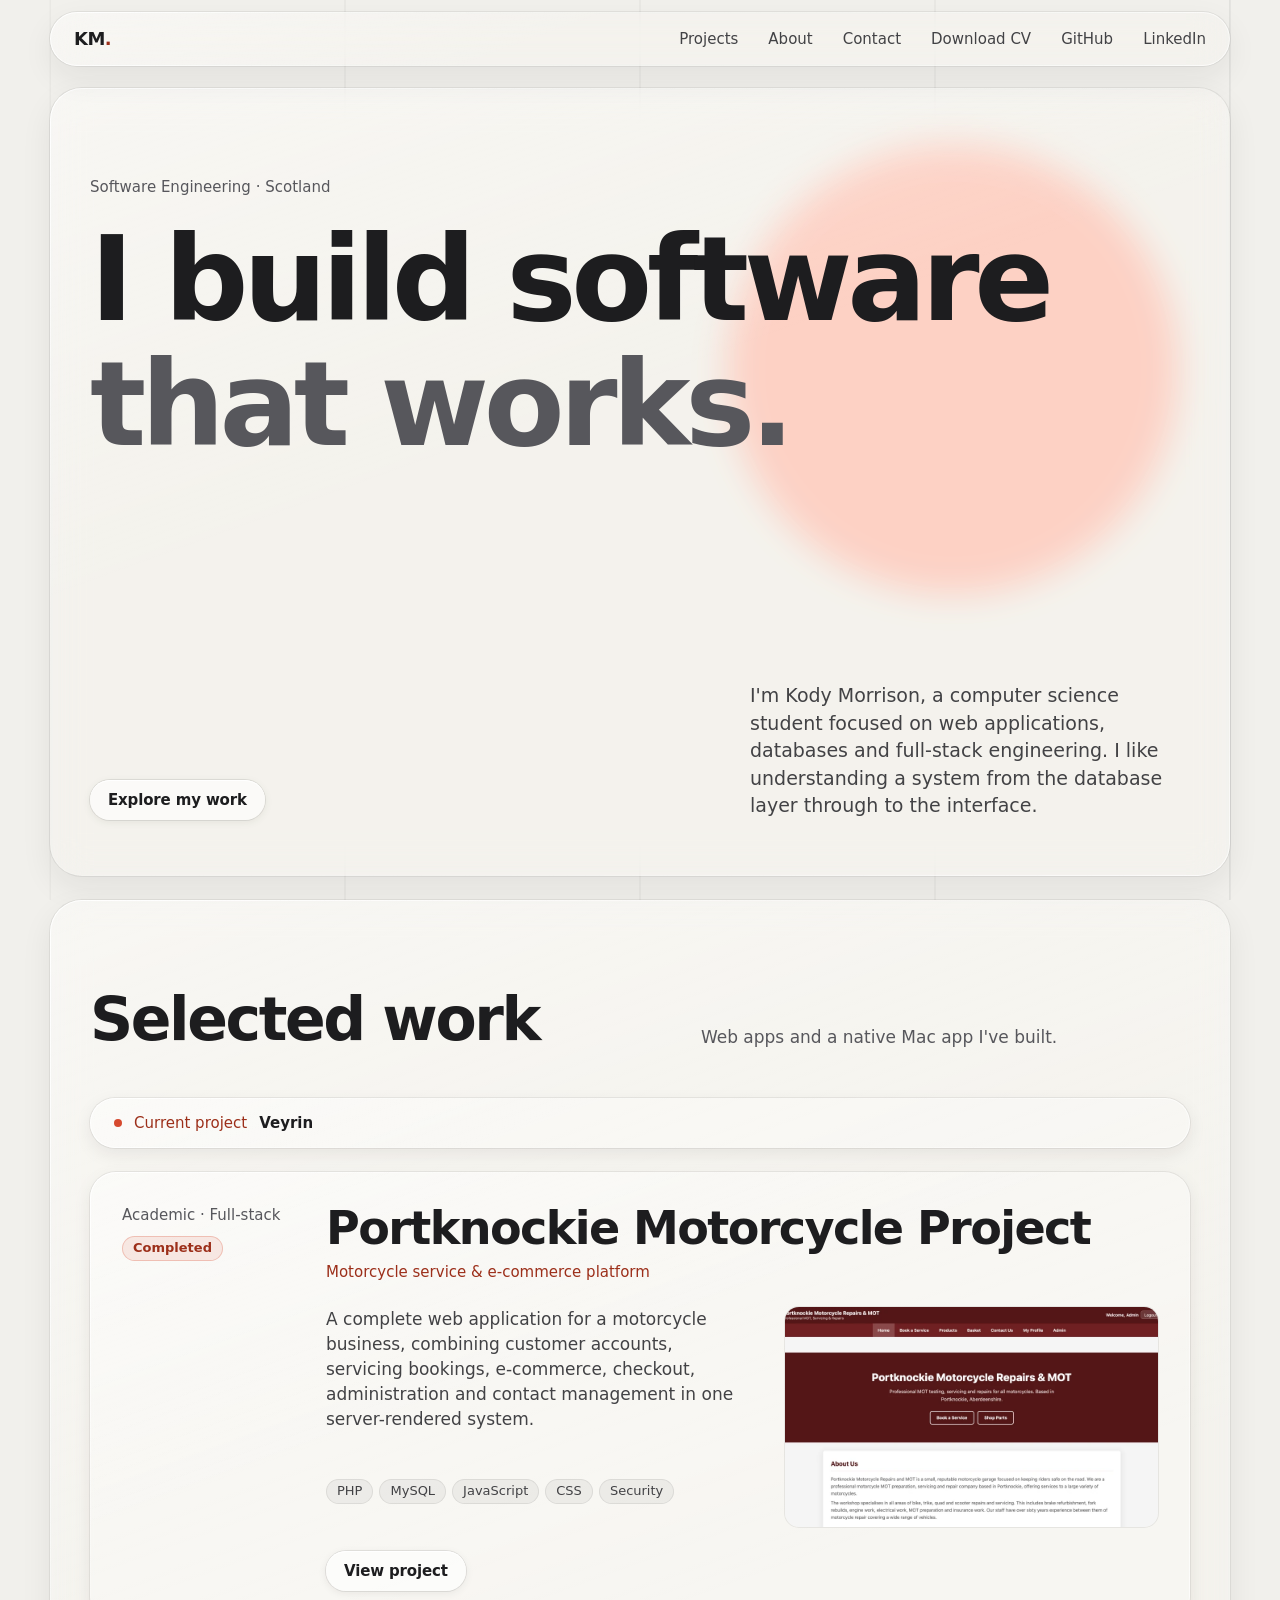
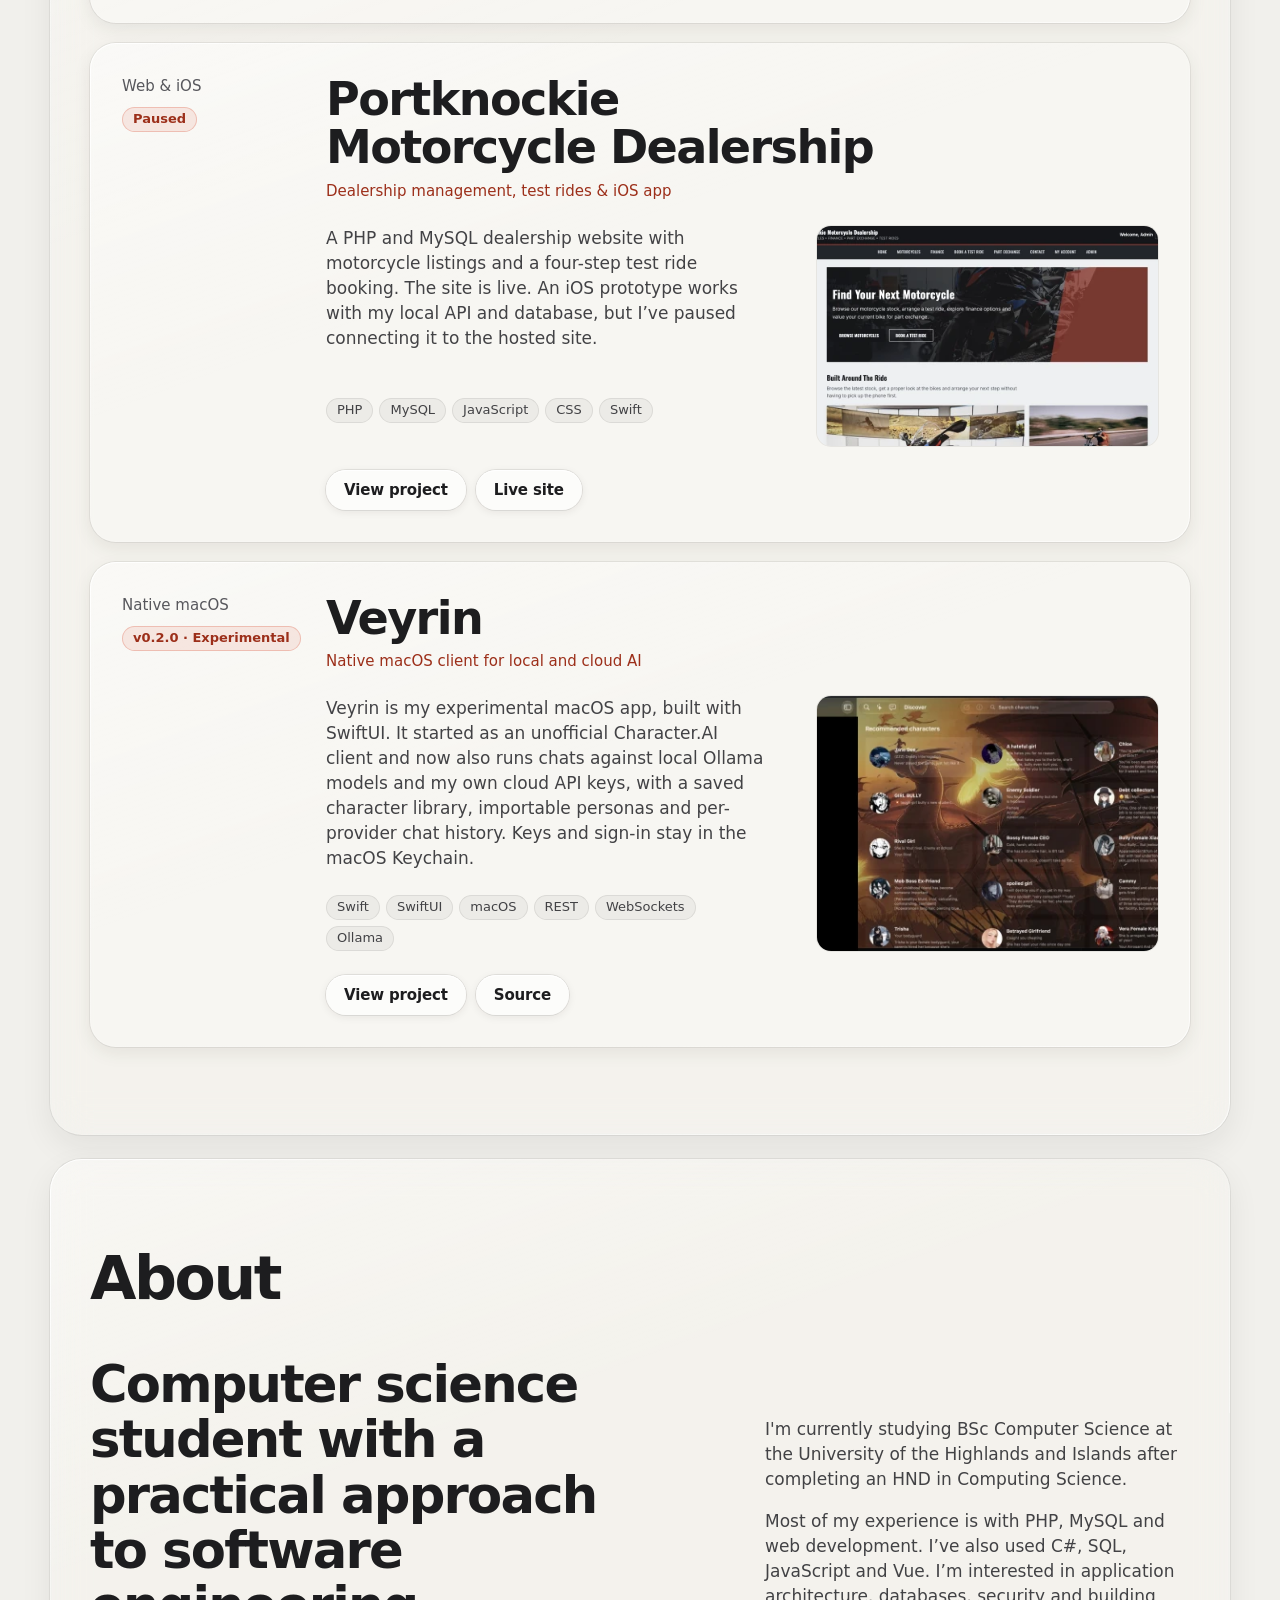
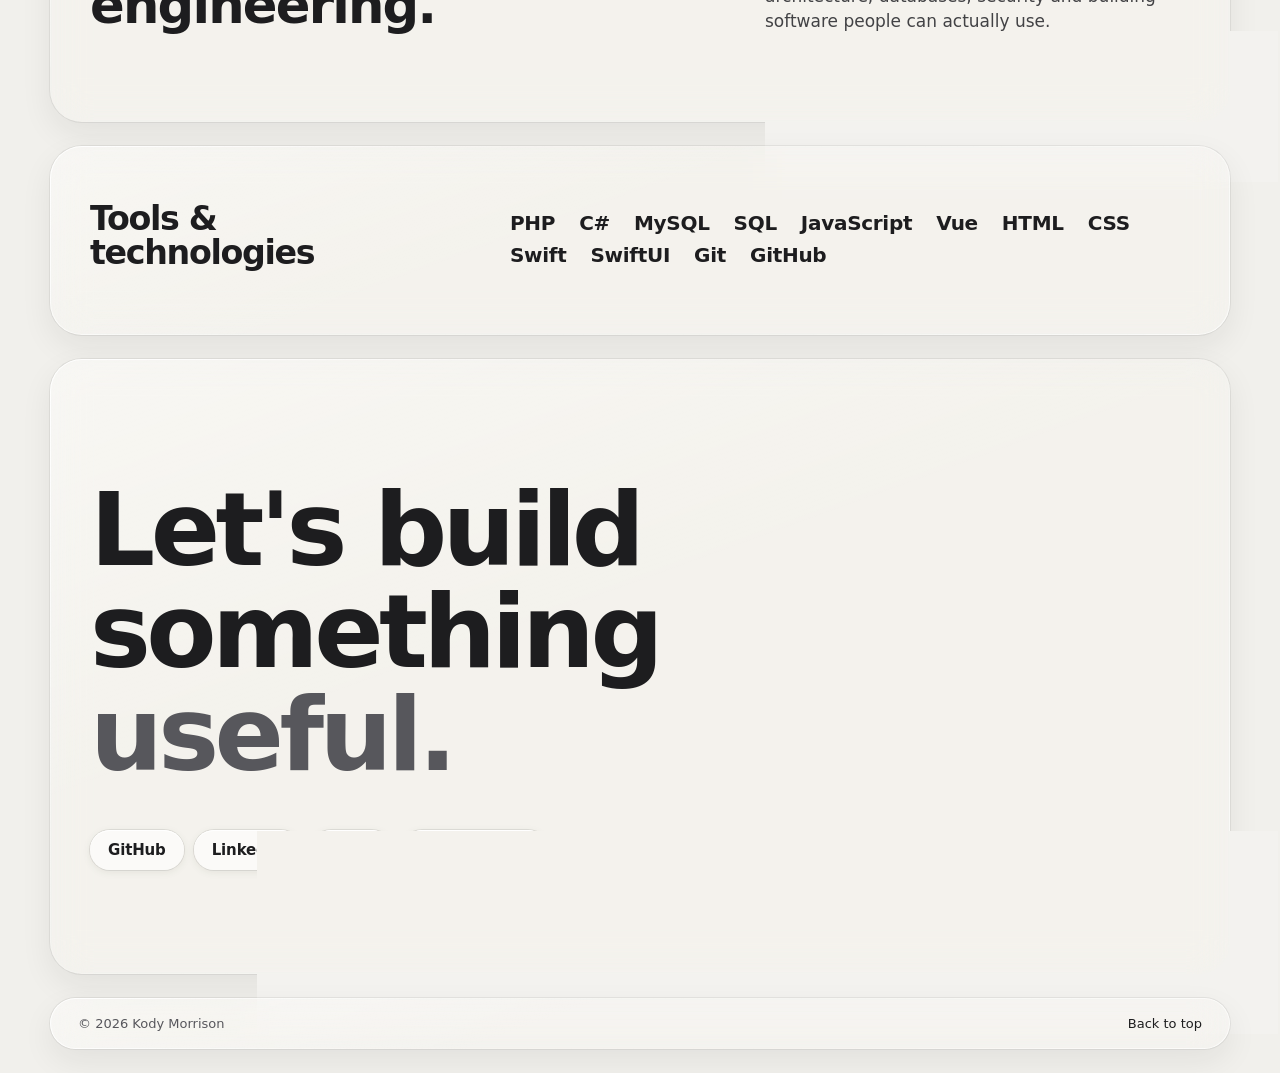
==== commit 99926ba6: "Document Veyrin v0.2.0 features Update Veyrin's release status and describe free-provider presets, s" ====
--- a/index.html
+++ b/index.html
@@ -81,7 +81,7 @@
         </article>
 
         <article class="project reveal">
-          <div class="project-meta"><span>Native macOS</span><span class="project-status">Experimental release</span></div>
+          <div class="project-meta"><span>Native macOS</span><span class="project-status">v0.2.0 · Experimental</span></div>
           <div class="project-content">
             <div class="project-heading"><h3>Veyrin</h3><p class="project-type">Native macOS client for local and cloud AI</p></div>
             <div class="project-preview"><img src="screenshots/veyrin-browsing-960.webp" srcset="screenshots/veyrin-browsing-480.webp 480w, screenshots/veyrin-browsing-960.webp 960w, screenshots/veyrin-browsing-1440.webp 1440w, screenshots/veyrin-browsing-1800.webp 1800w" sizes="(max-width: 760px) calc(100vw - 112px), (max-width: 980px) calc(43.5vw - 101px), (max-width: 1280px) calc(36vw - 81px), 379px" width="1800" height="998" alt="Veyrin Discover screen" loading="lazy" decoding="async"></div>
